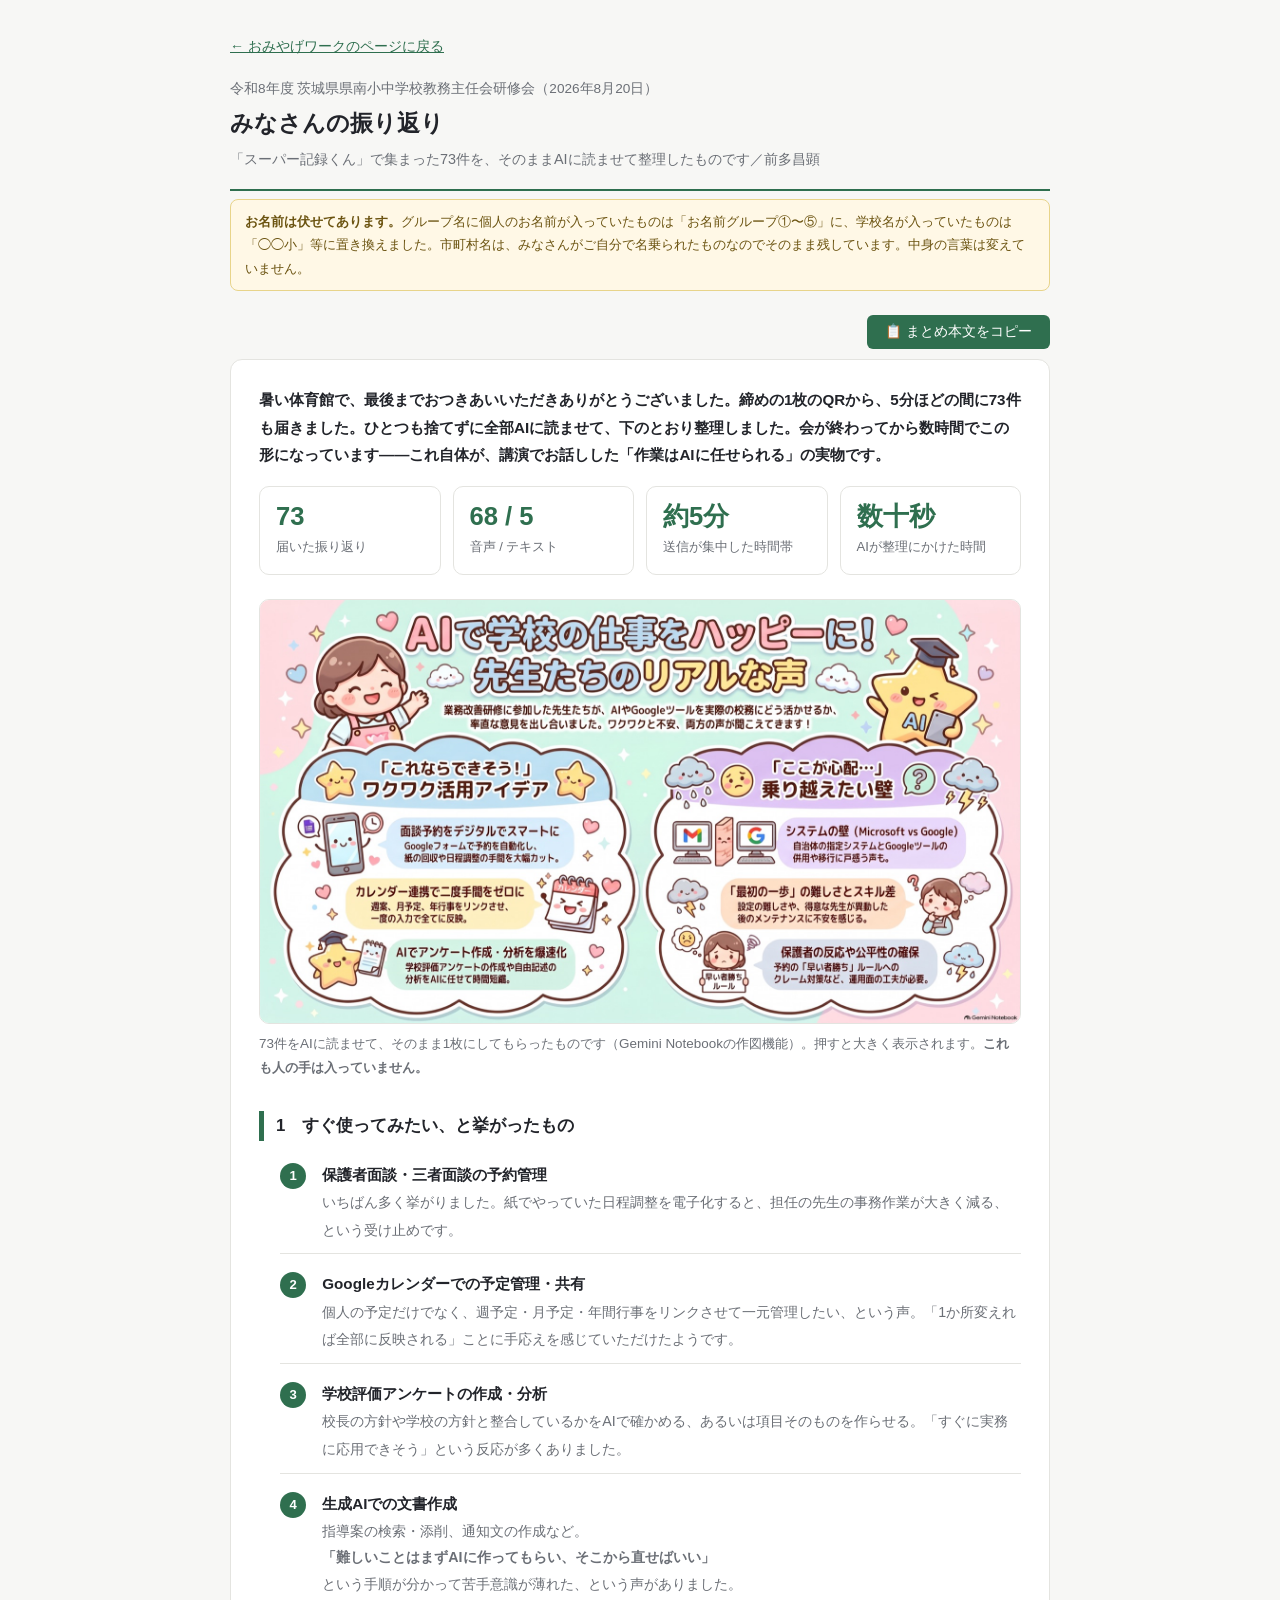
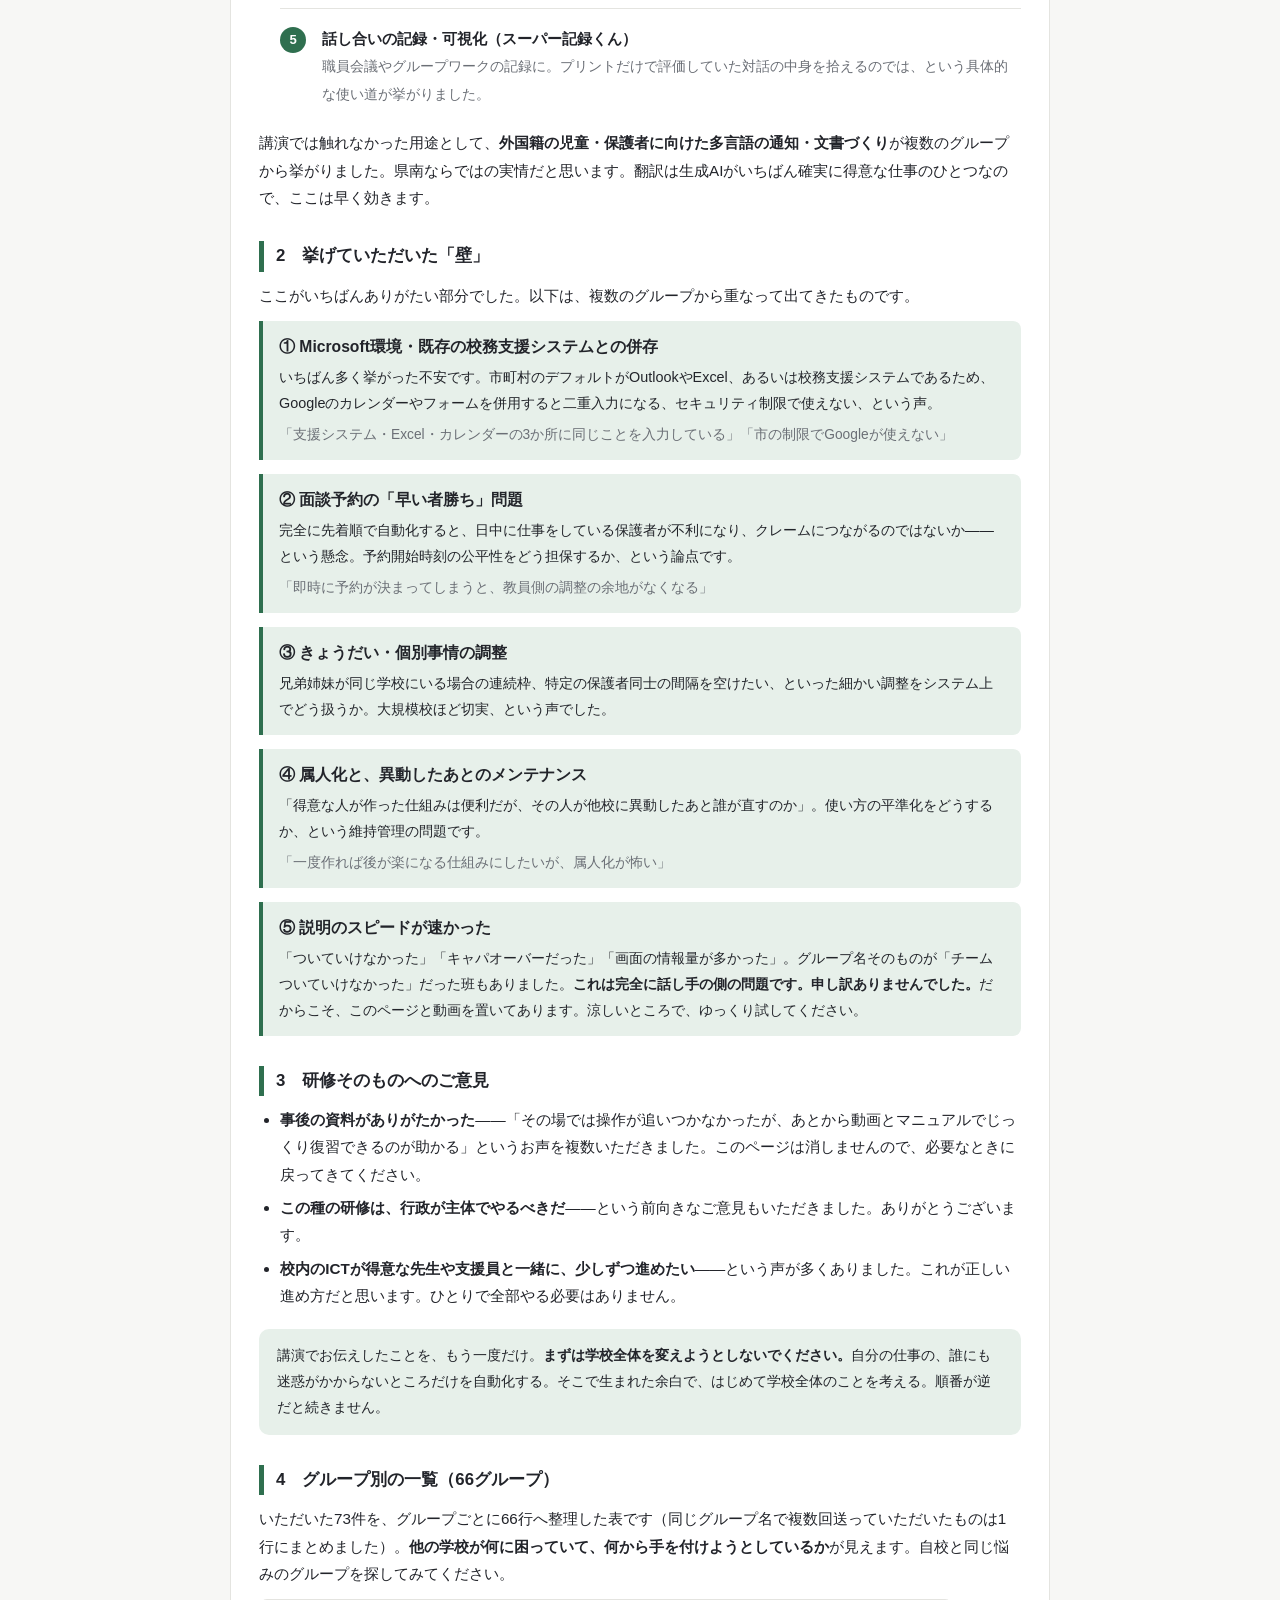
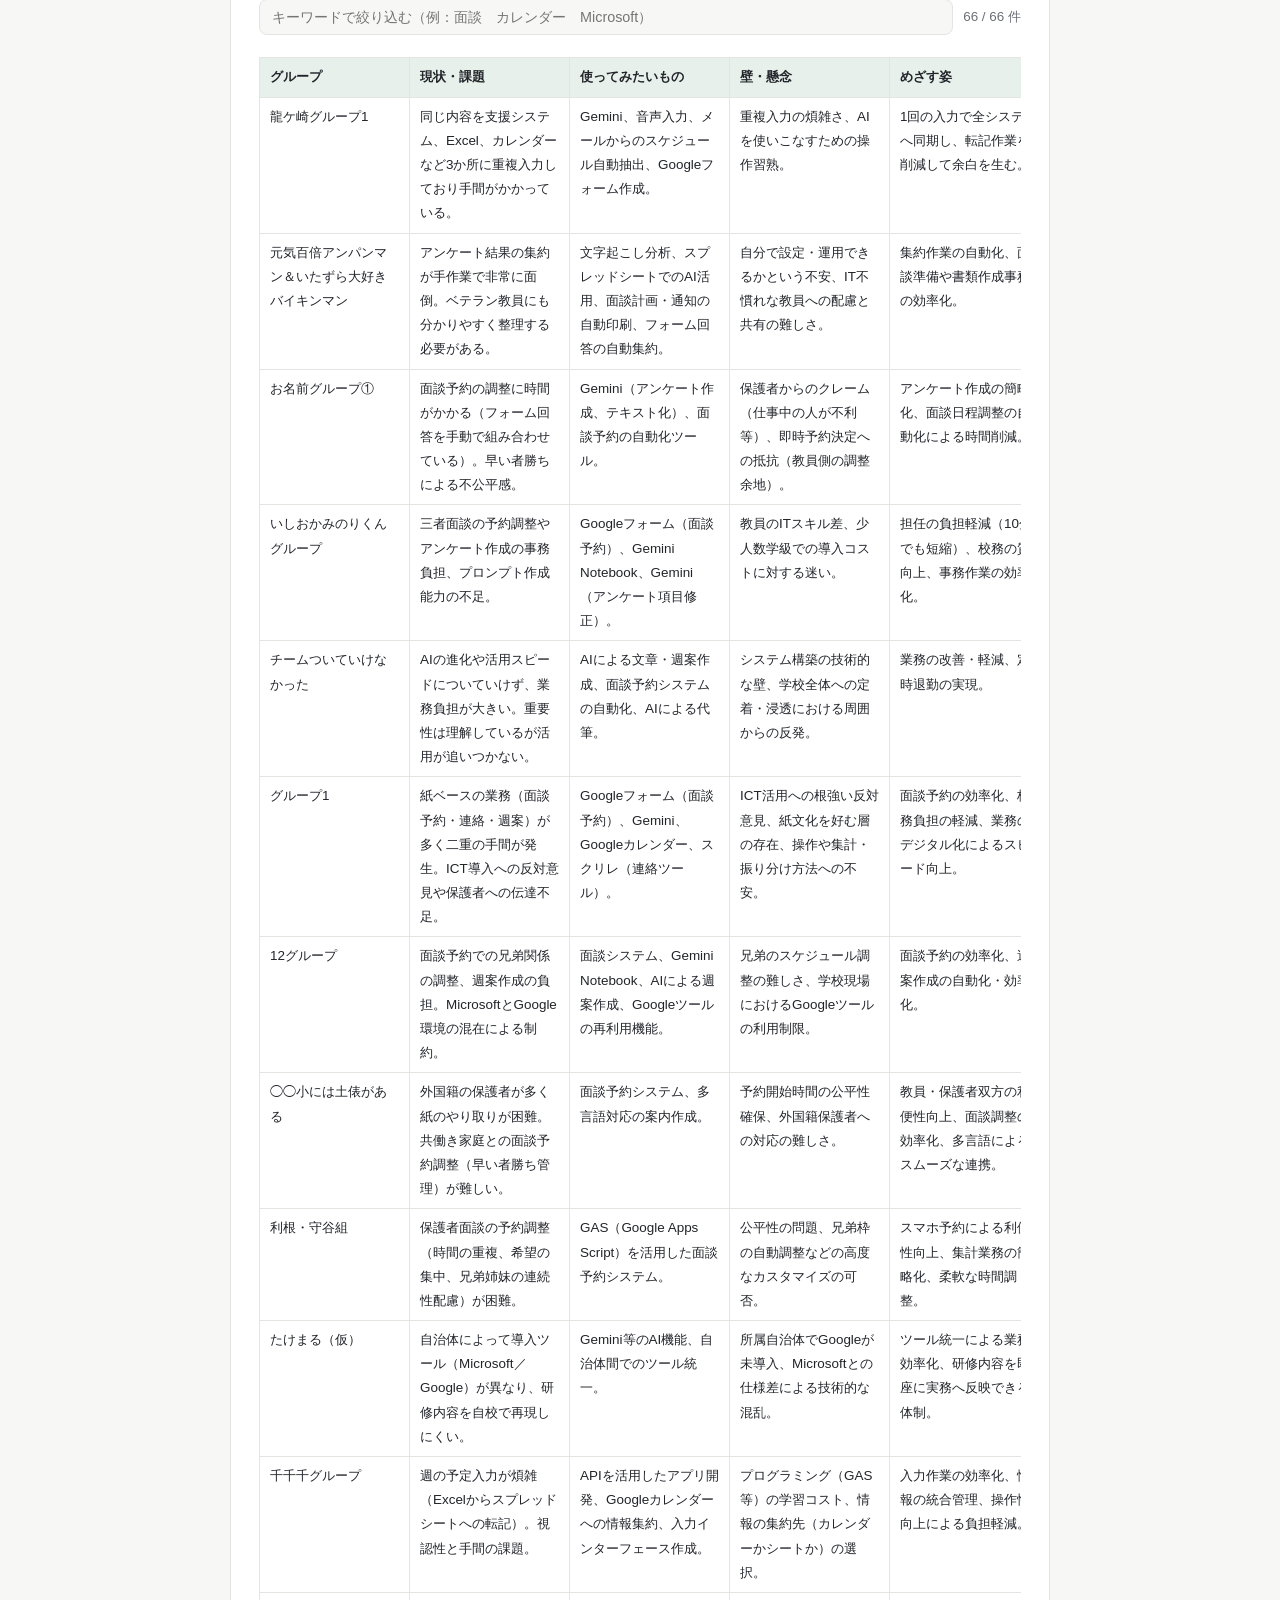
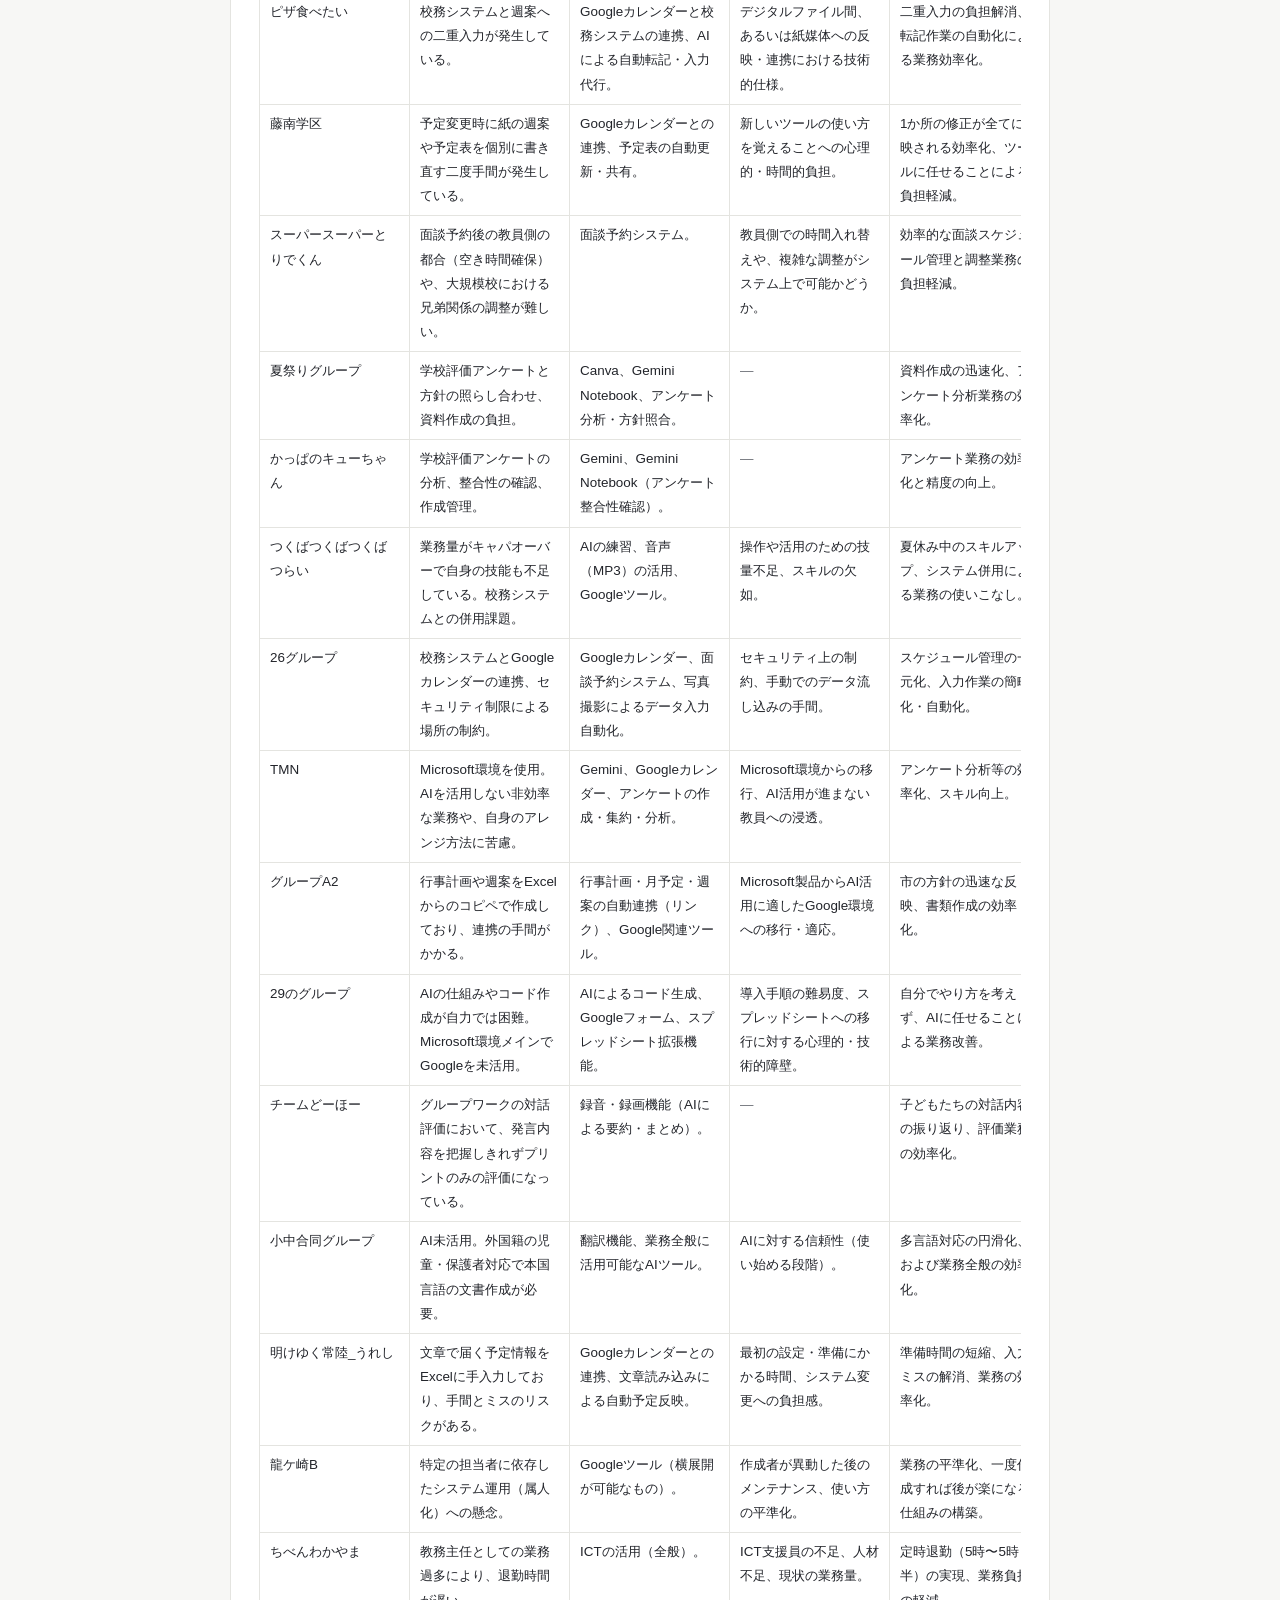
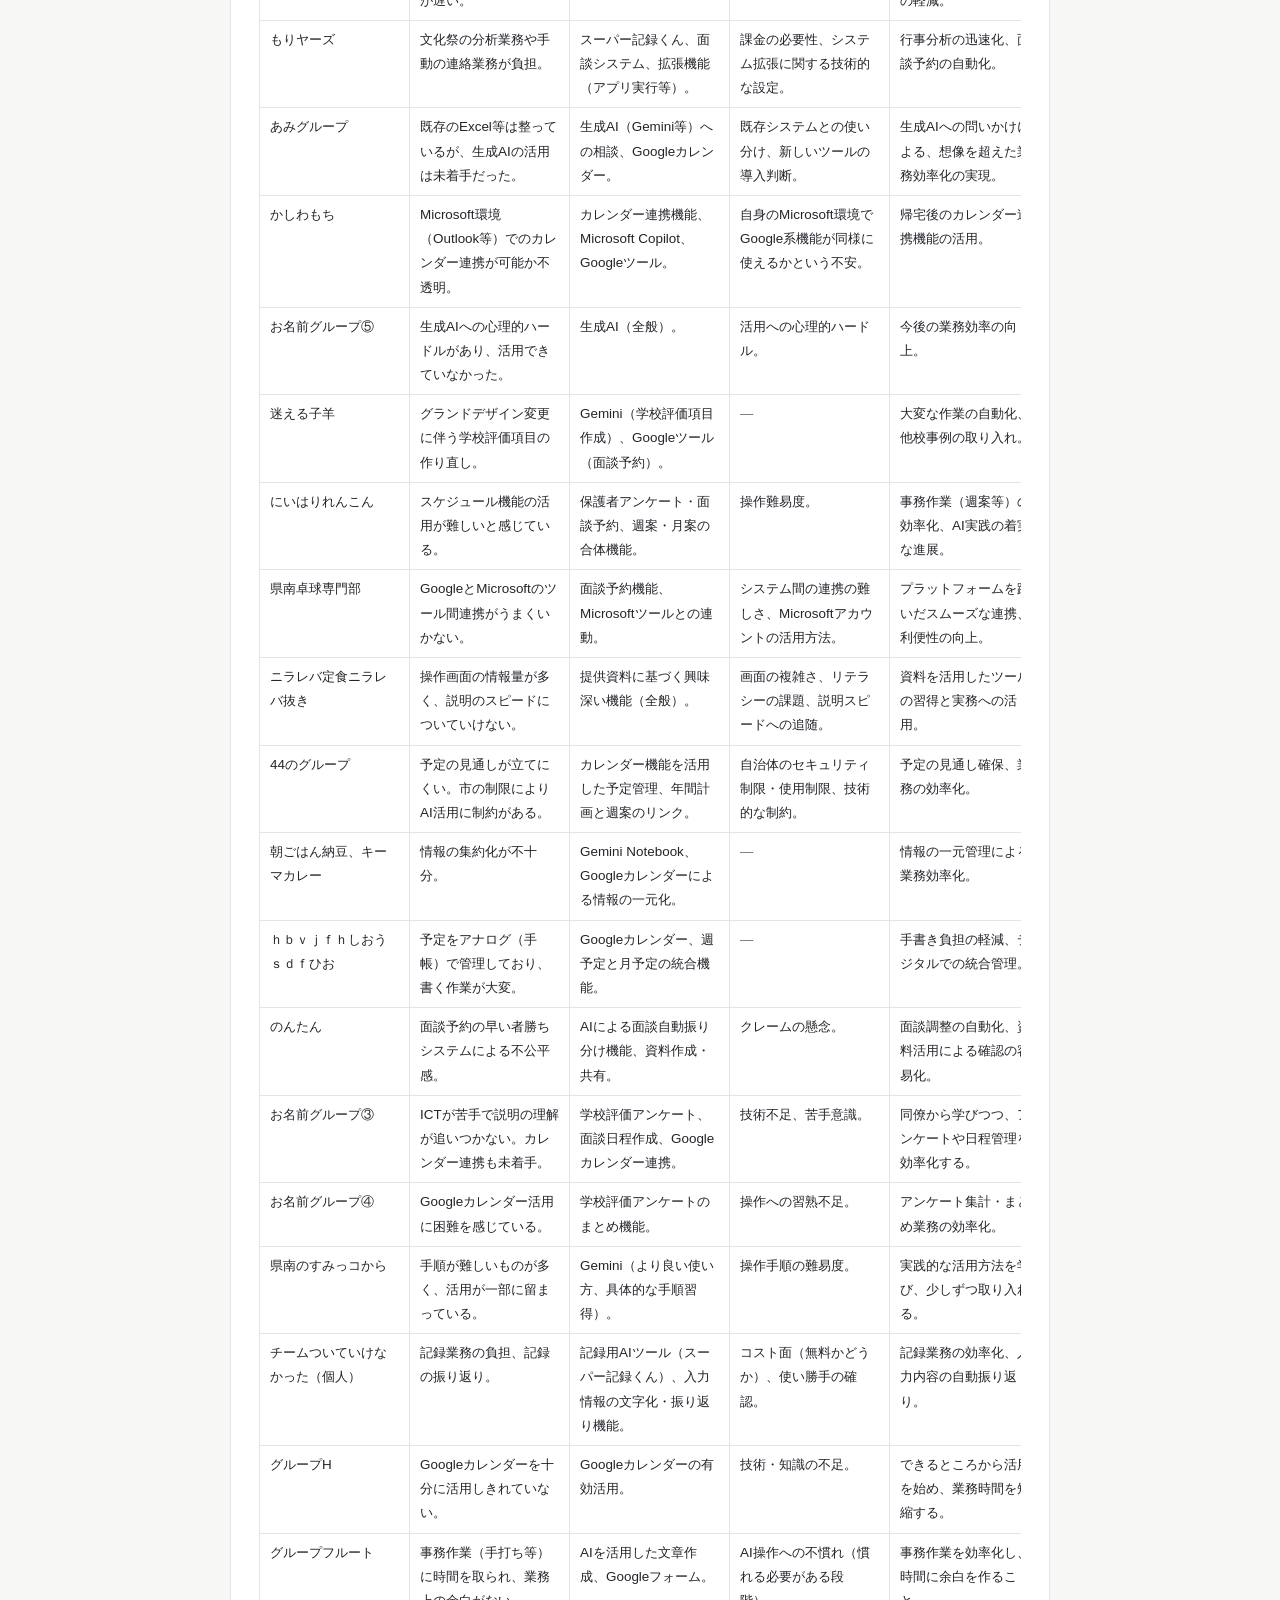
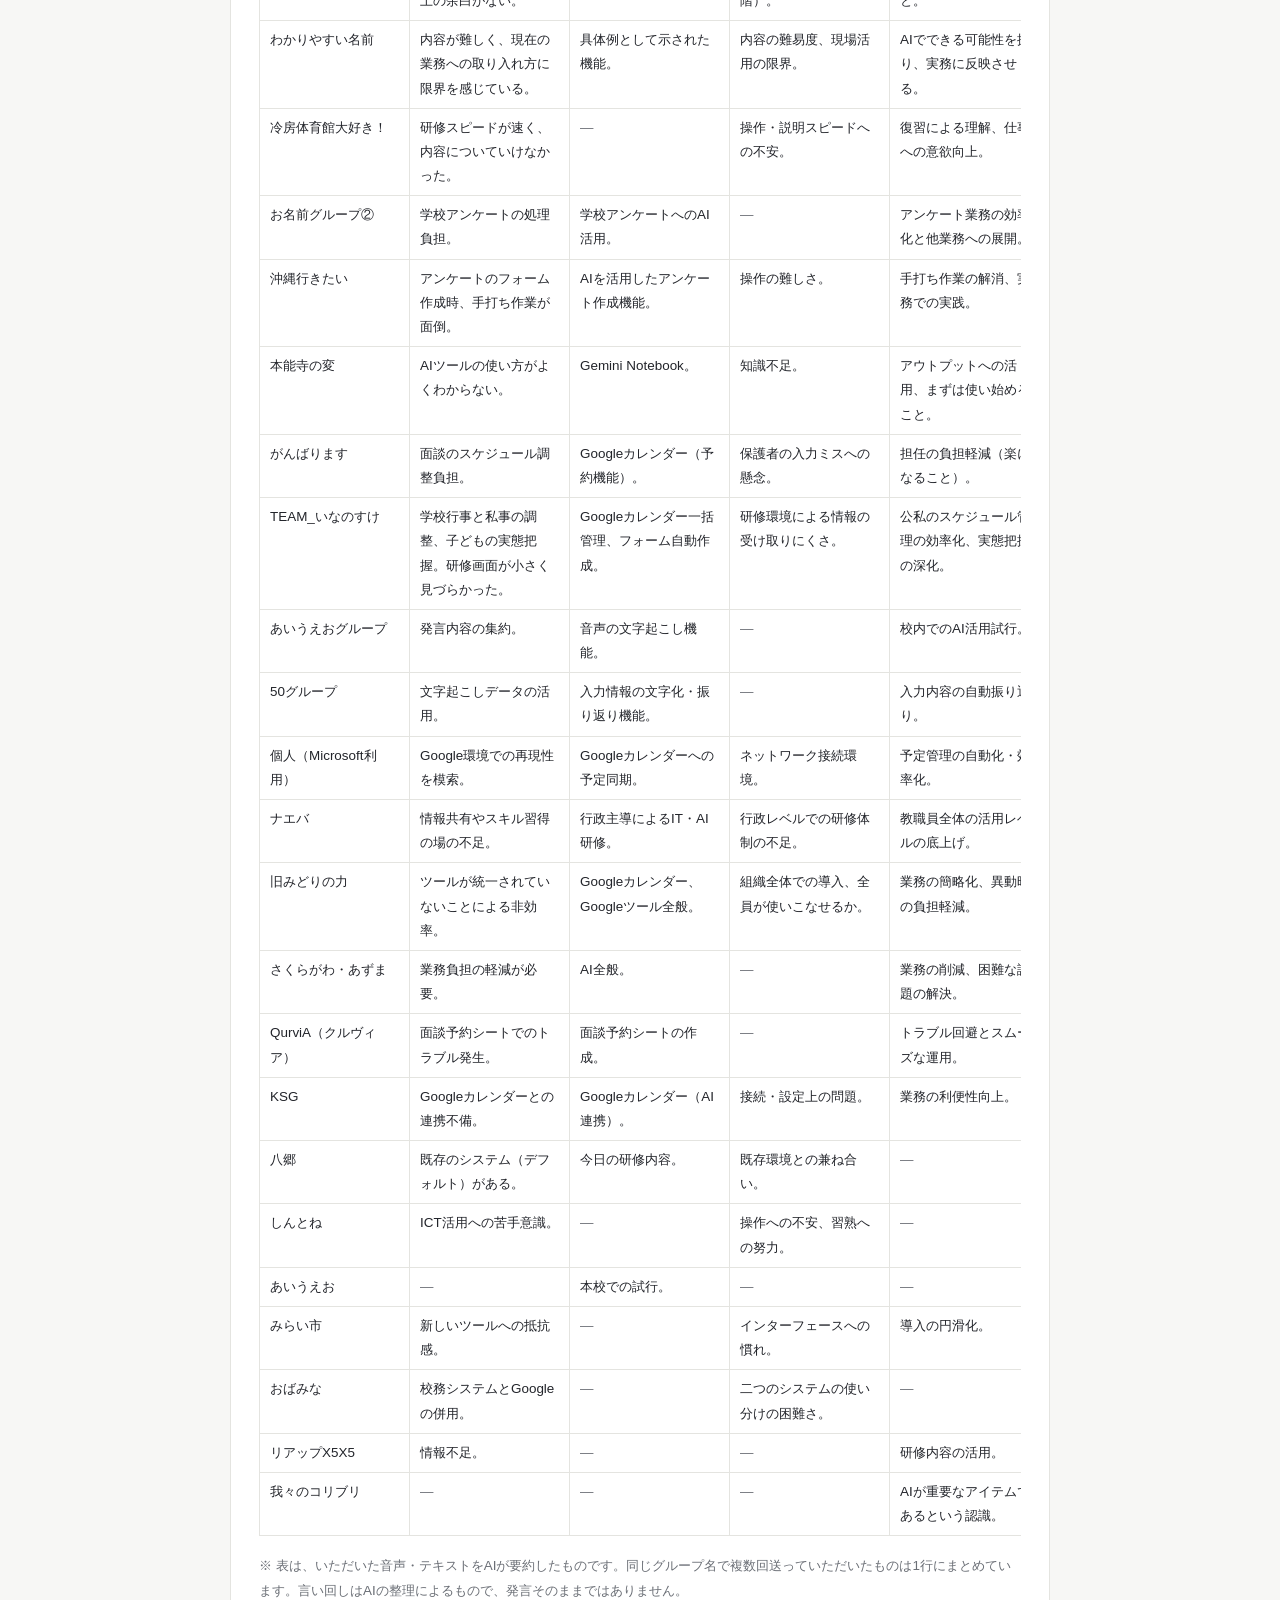
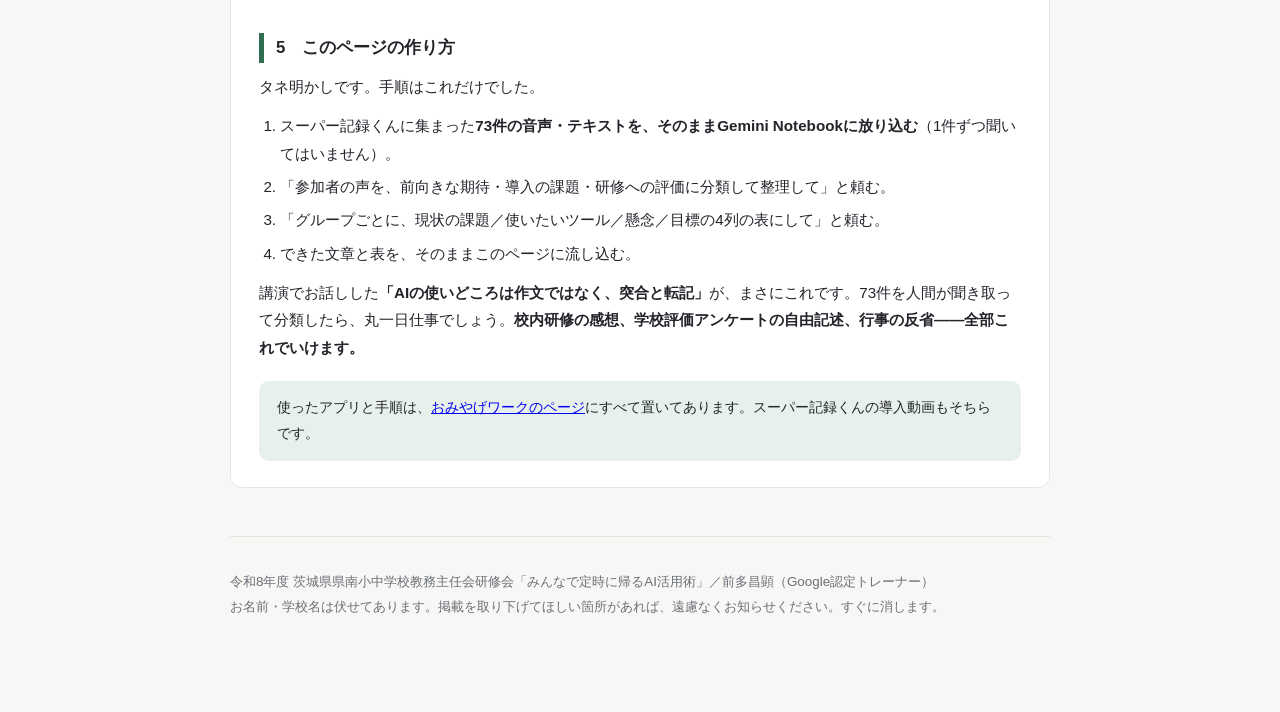
==== furikaeri/index.html @ 5268a6f5 "参加者の振り返り73件のまとめページを追加（匿名化済み・インフォグラフィック同梱） - furikaeri/ を新設。Geminiで整理した本文と、66グループの一覧表（絞り込み検索つき） - 個人名" ====
<!DOCTYPE html>
<html lang="ja">
<head>
<meta charset="UTF-8">
<meta name="viewport" content="width=device-width, initial-scale=1.0">
<title>みなさんの振り返り｜みんなで定時に帰るAI活用術（2026年8月20日）</title>
<link rel="stylesheet" href="../shiryo/shiryo.css">
<style>
  .stats { display: grid; grid-template-columns: repeat(auto-fit, minmax(150px, 1fr)); gap: 12px; margin: 0 0 24px; }
  .stat { background: var(--panel); border: 1px solid var(--line); border-radius: 10px; padding: 14px 16px; }
  .stat .n { font-size: 1.6rem; font-weight: 700; color: var(--accent); line-height: 1.2; display: block; }
  .stat .l { font-size: .82rem; color: var(--muted); }
  .rank { list-style: none; padding: 0; margin: 0 0 12px; counter-reset: r; }
  .rank li { counter-increment: r; position: relative; padding: 10px 0 10px 42px; border-bottom: 1px solid var(--line); }
  .rank li:last-child { border-bottom: 0; }
  .rank li::before {
    content: counter(r); position: absolute; left: 0; top: 12px;
    width: 26px; height: 26px; border-radius: 50%;
    background: var(--accent); color: #fff;
    font-size: .82rem; font-weight: 700; text-align: center; line-height: 26px;
  }
  .rank strong { display: block; }
  .rank span { font-size: .89rem; color: var(--muted); }
  .wall { border-left: 4px solid var(--accent); background: var(--accent-soft); border-radius: 0 8px 8px 0; padding: 12px 16px; margin: 0 0 14px; }
  .wall h3 { margin: 0 0 4px; font-size: .98rem; color: inherit; }
  .wall p { margin: 0; font-size: .9rem; }
  .wall .voice { display: block; margin-top: 6px; font-size: .86rem; color: var(--muted); }
  .filterbar { display: flex; gap: 10px; align-items: center; flex-wrap: wrap; margin: 0 0 12px; }
  .filterbar input {
    flex: 1 1 220px; min-width: 0;
    padding: 9px 12px; font-size: .9rem;
    border: 1px solid var(--line); border-radius: 8px;
    background: var(--bg); color: var(--ink);
    font-family: inherit;
  }
  .filterbar .count { font-size: .84rem; color: var(--muted); white-space: nowrap; }
  #gtable { font-size: .84rem; }
  #gtable th:first-child, #gtable td:first-child { min-width: 150px; }
  #gtable td { min-width: 160px; }
  .empty { color: var(--muted); }
  .anon { font-size: .82rem; }
  .infographic { margin: 0 0 28px; }
  .infographic img {
    width: 100%; height: auto; display: block;
    border: 1px solid var(--line); border-radius: 10px;
  }
  .infographic figcaption { font-size: .84rem; color: var(--muted); margin-top: 8px; }
  @media (max-width: 600px) { #gtable { font-size: .8rem; } }
</style>
</head>
<body>
<div class="wrap">

<a class="back" href="../">← おみやげワークのページに戻る</a>

<header class="doc">
  <p class="kind">令和8年度 茨城県県南小中学校教務主任会研修会（2026年8月20日）</p>
  <h1>みなさんの振り返り</h1>
  <p class="sub">「スーパー記録くん」で集まった73件を、そのままAIに読ませて整理したものです／前多昌顕</p>
</header>

<p class="fake anon">
  <strong>お名前は伏せてあります。</strong>グループ名に個人のお名前が入っていたものは「お名前グループ①〜⑤」に、学校名が入っていたものは「◯◯小」等に置き換えました。市町村名は、みなさんがご自分で名乗られたものなのでそのまま残しています。中身の言葉は変えていません。
</p>

<div class="toolbar">
  <button class="copy-btn">📋 まとめ本文をコピー</button>
</div>

<div class="docbody" id="body">

<p class="lead-doc">暑い体育館で、最後までおつきあいいただきありがとうございました。締めの1枚のQRから、5分ほどの間に73件も届きました。<strong>ひとつも捨てずに全部AIに読ませて</strong>、下のとおり整理しました。会が終わってから数時間でこの形になっています——これ自体が、講演でお話しした「作業はAIに任せられる」の実物です。</p>

<div class="stats">
  <div class="stat"><span class="n">73</span><span class="l">届いた振り返り</span></div>
  <div class="stat"><span class="n">68 / 5</span><span class="l">音声 / テキスト</span></div>
  <div class="stat"><span class="n">約5分</span><span class="l">送信が集中した時間帯</span></div>
  <div class="stat"><span class="n">数十秒</span><span class="l">AIが整理にかけた時間</span></div>
</div>

<figure class="infographic">
  <a href="../koe/summary.jpg" target="_blank" rel="noopener">
    <img src="../koe/summary.jpg" alt="振り返りのまとめ（インフォグラフィック）：ワクワク活用アイデアと、乗り越えたい壁" loading="lazy">
  </a>
  <figcaption>73件をAIに読ませて、そのまま1枚にしてもらったものです（Gemini Notebookの作図機能）。押すと大きく表示されます。<strong>これも人の手は入っていません。</strong></figcaption>
</figure>

<h2>1　すぐ使ってみたい、と挙がったもの</h2>

<ol class="rank">
  <li><strong>保護者面談・三者面談の予約管理</strong><span>いちばん多く挙がりました。紙でやっていた日程調整を電子化すると、担任の先生の事務作業が大きく減る、という受け止めです。</span></li>
  <li><strong>Googleカレンダーでの予定管理・共有</strong><span>個人の予定だけでなく、週予定・月予定・年間行事をリンクさせて一元管理したい、という声。「1か所変えれば全部に反映される」ことに手応えを感じていただけたようです。</span></li>
  <li><strong>学校評価アンケートの作成・分析</strong><span>校長の方針や学校の方針と整合しているかをAIで確かめる、あるいは項目そのものを作らせる。「すぐに実務に応用できそう」という反応が多くありました。</span></li>
  <li><strong>生成AIでの文書作成</strong><span>指導案の検索・添削、通知文の作成など。<strong>「難しいことはまずAIに作ってもらい、そこから直せばいい」</strong>という手順が分かって苦手意識が薄れた、という声がありました。</span></li>
  <li><strong>話し合いの記録・可視化（スーパー記録くん）</strong><span>職員会議やグループワークの記録に。プリントだけで評価していた対話の中身を拾えるのでは、という具体的な使い道が挙がりました。</span></li>
</ol>

<p>講演では触れなかった用途として、<strong>外国籍の児童・保護者に向けた多言語の通知・文書づくり</strong>が複数のグループから挙がりました。県南ならではの実情だと思います。翻訳は生成AIがいちばん確実に得意な仕事のひとつなので、ここは早く効きます。</p>

<h2>2　挙げていただいた「壁」</h2>

<p>ここがいちばんありがたい部分でした。以下は、複数のグループから重なって出てきたものです。</p>

<div class="wall">
  <h3>① Microsoft環境・既存の校務支援システムとの併存</h3>
  <p>いちばん多く挙がった不安です。市町村のデフォルトがOutlookやExcel、あるいは校務支援システムであるため、Googleのカレンダーやフォームを併用すると二重入力になる、セキュリティ制限で使えない、という声。</p>
  <span class="voice">「支援システム・Excel・カレンダーの3か所に同じことを入力している」「市の制限でGoogleが使えない」</span>
</div>

<div class="wall">
  <h3>② 面談予約の「早い者勝ち」問題</h3>
  <p>完全に先着順で自動化すると、日中に仕事をしている保護者が不利になり、クレームにつながるのではないか——という懸念。予約開始時刻の公平性をどう担保するか、という論点です。</p>
  <span class="voice">「即時に予約が決まってしまうと、教員側の調整の余地がなくなる」</span>
</div>

<div class="wall">
  <h3>③ きょうだい・個別事情の調整</h3>
  <p>兄弟姉妹が同じ学校にいる場合の連続枠、特定の保護者同士の間隔を空けたい、といった細かい調整をシステム上でどう扱うか。大規模校ほど切実、という声でした。</p>
</div>

<div class="wall">
  <h3>④ 属人化と、異動したあとのメンテナンス</h3>
  <p>「得意な人が作った仕組みは便利だが、その人が他校に異動したあと誰が直すのか」。使い方の平準化をどうするか、という維持管理の問題です。</p>
  <span class="voice">「一度作れば後が楽になる仕組みにしたいが、属人化が怖い」</span>
</div>

<div class="wall">
  <h3>⑤ 説明のスピードが速かった</h3>
  <p>「ついていけなかった」「キャパオーバーだった」「画面の情報量が多かった」。グループ名そのものが「チームついていけなかった」だった班もありました。<strong>これは完全に話し手の側の問題です。申し訳ありませんでした。</strong>だからこそ、このページと動画を置いてあります。涼しいところで、ゆっくり試してください。</p>
</div>

<h2>3　研修そのものへのご意見</h2>

<ul>
  <li><strong>事後の資料がありがたかった</strong>——「その場では操作が追いつかなかったが、あとから動画とマニュアルでじっくり復習できるのが助かる」というお声を複数いただきました。このページは消しませんので、必要なときに戻ってきてください。</li>
  <li><strong>この種の研修は、行政が主体でやるべきだ</strong>——という前向きなご意見もいただきました。ありがとうございます。</li>
  <li><strong>校内のICTが得意な先生や支援員と一緒に、少しずつ進めたい</strong>——という声が多くありました。これが正しい進め方だと思います。ひとりで全部やる必要はありません。</li>
</ul>

<div class="note-after">
  <p>講演でお伝えしたことを、もう一度だけ。<strong>まずは学校全体を変えようとしないでください。</strong>自分の仕事の、誰にも迷惑がかからないところだけを自動化する。そこで生まれた余白で、はじめて学校全体のことを考える。順番が逆だと続きません。</p>
</div>

<h2>4　グループ別の一覧（66グループ）</h2>

<p>いただいた73件を、グループごとに66行へ整理した表です（同じグループ名で複数回送っていただいたものは1行にまとめました）。<strong>他の学校が何に困っていて、何から手を付けようとしているか</strong>が見えます。自校と同じ悩みのグループを探してみてください。</p>

<div class="filterbar">
  <input type="search" id="q" placeholder="キーワードで絞り込む（例：面談　カレンダー　Microsoft）" aria-label="キーワードで絞り込む">
  <span class="count" id="count"></span>
</div>

<div class="tablescroll">
<table id="gtable">
<thead>
<tr><th>グループ</th><th>現状・課題</th><th>使ってみたいもの</th><th>壁・懸念</th><th>めざす姿</th></tr>
</thead>
<tbody>
<tr><td>龍ケ崎グループ1</td><td>同じ内容を支援システム、Excel、カレンダーなど3か所に重複入力しており手間がかかっている。</td><td>Gemini、音声入力、メールからのスケジュール自動抽出、Googleフォーム作成。</td><td>重複入力の煩雑さ、AIを使いこなすための操作習熟。</td><td>1回の入力で全システムへ同期し、転記作業を削減して余白を生む。</td></tr>
<tr><td>元気百倍アンパンマン＆いたずら大好きバイキンマン</td><td>アンケート結果の集約が手作業で非常に面倒。ベテラン教員にも分かりやすく整理する必要がある。</td><td>文字起こし分析、スプレッドシートでのAI活用、面談計画・通知の自動印刷、フォーム回答の自動集約。</td><td>自分で設定・運用できるかという不安、IT不慣れな教員への配慮と共有の難しさ。</td><td>集約作業の自動化、面談準備や書類作成事務の効率化。</td></tr>
<tr><td>お名前グループ①</td><td>面談予約の調整に時間がかかる（フォーム回答を手動で組み合わせている）。早い者勝ちによる不公平感。</td><td>Gemini（アンケート作成、テキスト化）、面談予約の自動化ツール。</td><td>保護者からのクレーム（仕事中の人が不利等）、即時予約決定への抵抗（教員側の調整余地）。</td><td>アンケート作成の簡略化、面談日程調整の自動化による時間削減。</td></tr>
<tr><td>いしおかみのりくんグループ</td><td>三者面談の予約調整やアンケート作成の事務負担、プロンプト作成能力の不足。</td><td>Googleフォーム（面談予約）、Gemini Notebook、Gemini（アンケート項目修正）。</td><td>教員のITスキル差、少人数学級での導入コストに対する迷い。</td><td>担任の負担軽減（10分でも短縮）、校務の質向上、事務作業の効率化。</td></tr>
<tr><td>チームついていけなかった</td><td>AIの進化や活用スピードについていけず、業務負担が大きい。重要性は理解しているが活用が追いつかない。</td><td>AIによる文章・週案作成、面談予約システムの自動化、AIによる代筆。</td><td>システム構築の技術的な壁、学校全体への定着・浸透における周囲からの反発。</td><td>業務の改善・軽減、定時退勤の実現。</td></tr>
<tr><td>グループ1</td><td>紙ベースの業務（面談予約・連絡・週案）が多く二重の手間が発生。ICT導入への反対意見や保護者への伝達不足。</td><td>Googleフォーム（面談予約）、Gemini、Googleカレンダー、スクリレ（連絡ツール）。</td><td>ICT活用への根強い反対意見、紙文化を好む層の存在、操作や集計・振り分け方法への不安。</td><td>面談予約の効率化、校務負担の軽減、業務のデジタル化によるスピード向上。</td></tr>
<tr><td>12グループ</td><td>面談予約での兄弟関係の調整、週案作成の負担。MicrosoftとGoogle環境の混在による制約。</td><td>面談システム、Gemini Notebook、AIによる週案作成、Googleツールの再利用機能。</td><td>兄弟のスケジュール調整の難しさ、学校現場におけるGoogleツールの利用制限。</td><td>面談予約の効率化、週案作成の自動化・効率化。</td></tr>
<tr><td>◯◯小には土俵がある</td><td>外国籍の保護者が多く紙のやり取りが困難。共働き家庭との面談予約調整（早い者勝ち管理）が難しい。</td><td>面談予約システム、多言語対応の案内作成。</td><td>予約開始時間の公平性確保、外国籍保護者への対応の難しさ。</td><td>教員・保護者双方の利便性向上、面談調整の効率化、多言語によるスムーズな連携。</td></tr>
<tr><td>利根・守谷組</td><td>保護者面談の予約調整（時間の重複、希望の集中、兄弟姉妹の連続性配慮）が困難。</td><td>GAS（Google Apps Script）を活用した面談予約システム。</td><td>公平性の問題、兄弟枠の自動調整などの高度なカスタマイズの可否。</td><td>スマホ予約による利便性向上、集計業務の簡略化、柔軟な時間調整。</td></tr>
<tr><td>たけまる（仮）</td><td>自治体によって導入ツール（Microsoft／Google）が異なり、研修内容を自校で再現しにくい。</td><td>Gemini等のAI機能、自治体間でのツール統一。</td><td>所属自治体でGoogleが未導入、Microsoftとの仕様差による技術的な混乱。</td><td>ツール統一による業務効率化、研修内容を即座に実務へ反映できる体制。</td></tr>
<tr><td>千千千グループ</td><td>週の予定入力が煩雑（Excelからスプレッドシートへの転記）。視認性と手間の課題。</td><td>APIを活用したアプリ開発、Googleカレンダーへの情報集約、入力インターフェース作成。</td><td>プログラミング（GAS等）の学習コスト、情報の集約先（カレンダーかシートか）の選択。</td><td>入力作業の効率化、情報の統合管理、操作性向上による負担軽減。</td></tr>
<tr><td>ピザ食べたい</td><td>校務システムと週案への二重入力が発生している。</td><td>Googleカレンダーと校務システムの連携、AIによる自動転記・入力代行。</td><td>デジタルファイル間、あるいは紙媒体への反映・連携における技術的仕様。</td><td>二重入力の負担解消、転記作業の自動化による業務効率化。</td></tr>
<tr><td>藤南学区</td><td>予定変更時に紙の週案や予定表を個別に書き直す二度手間が発生している。</td><td>Googleカレンダーとの連携、予定表の自動更新・共有。</td><td>新しいツールの使い方を覚えることへの心理的・時間的負担。</td><td>1か所の修正が全てに反映される効率化、ツールに任せることによる負担軽減。</td></tr>
<tr><td>スーパースーパーとりでくん</td><td>面談予約後の教員側の都合（空き時間確保）や、大規模校における兄弟関係の調整が難しい。</td><td>面談予約システム。</td><td>教員側での時間入れ替えや、複雑な調整がシステム上で可能かどうか。</td><td>効率的な面談スケジュール管理と調整業務の負担軽減。</td></tr>
<tr><td>夏祭りグループ</td><td>学校評価アンケートと方針の照らし合わせ、資料作成の負担。</td><td>Canva、Gemini Notebook、アンケート分析・方針照合。</td><td class="empty">—</td><td>資料作成の迅速化、アンケート分析業務の効率化。</td></tr>
<tr><td>かっぱのキューちゃん</td><td>学校評価アンケートの分析、整合性の確認、作成管理。</td><td>Gemini、Gemini Notebook（アンケート整合性確認）。</td><td class="empty">—</td><td>アンケート業務の効率化と精度の向上。</td></tr>
<tr><td>つくばつくばつくばつらい</td><td>業務量がキャパオーバーで自身の技能も不足している。校務システムとの併用課題。</td><td>AIの練習、音声（MP3）の活用、Googleツール。</td><td>操作や活用のための技量不足、スキルの欠如。</td><td>夏休み中のスキルアップ、システム併用による業務の使いこなし。</td></tr>
<tr><td>26グループ</td><td>校務システムとGoogleカレンダーの連携、セキュリティ制限による場所の制約。</td><td>Googleカレンダー、面談予約システム、写真撮影によるデータ入力自動化。</td><td>セキュリティ上の制約、手動でのデータ流し込みの手間。</td><td>スケジュール管理の一元化、入力作業の簡略化・自動化。</td></tr>
<tr><td>TMN</td><td>Microsoft環境を使用。AIを活用しない非効率な業務や、自身のアレンジ方法に苦慮。</td><td>Gemini、Googleカレンダー、アンケートの作成・集約・分析。</td><td>Microsoft環境からの移行、AI活用が進まない教員への浸透。</td><td>アンケート分析等の効率化、スキル向上。</td></tr>
<tr><td>グループA2</td><td>行事計画や週案をExcelからのコピペで作成しており、連携の手間がかかる。</td><td>行事計画・月予定・週案の自動連携（リンク）、Google関連ツール。</td><td>Microsoft製品からAI活用に適したGoogle環境への移行・適応。</td><td>市の方針の迅速な反映、書類作成の効率化。</td></tr>
<tr><td>29のグループ</td><td>AIの仕組みやコード作成が自力では困難。Microsoft環境メインでGoogleを未活用。</td><td>AIによるコード生成、Googleフォーム、スプレッドシート拡張機能。</td><td>導入手順の難易度、スプレッドシートへの移行に対する心理的・技術的障壁。</td><td>自分でやり方を考えず、AIに任せることによる業務改善。</td></tr>
<tr><td>チームどーほー</td><td>グループワークの対話評価において、発言内容を把握しきれずプリントのみの評価になっている。</td><td>録音・録画機能（AIによる要約・まとめ）。</td><td class="empty">—</td><td>子どもたちの対話内容の振り返り、評価業務の効率化。</td></tr>
<tr><td>小中合同グループ</td><td>AI未活用。外国籍の児童・保護者対応で本国言語の文書作成が必要。</td><td>翻訳機能、業務全般に活用可能なAIツール。</td><td>AIに対する信頼性（使い始める段階）。</td><td>多言語対応の円滑化、および業務全般の効率化。</td></tr>
<tr><td>明けゆく常陸_うれし</td><td>文章で届く予定情報をExcelに手入力しており、手間とミスのリスクがある。</td><td>Googleカレンダーとの連携、文章読み込みによる自動予定反映。</td><td>最初の設定・準備にかかる時間、システム変更への負担感。</td><td>準備時間の短縮、入力ミスの解消、業務の効率化。</td></tr>
<tr><td>龍ケ崎B</td><td>特定の担当者に依存したシステム運用（属人化）への懸念。</td><td>Googleツール（横展開が可能なもの）。</td><td>作成者が異動した後のメンテナンス、使い方の平準化。</td><td>業務の平準化、一度作成すれば後が楽になる仕組みの構築。</td></tr>
<tr><td>ちべんわかやま</td><td>教務主任としての業務過多により、退勤時間が遅い。</td><td>ICTの活用（全般）。</td><td>ICT支援員の不足、人材不足、現状の業務量。</td><td>定時退勤（5時〜5時半）の実現、業務負担の軽減。</td></tr>
<tr><td>もりヤーズ</td><td>文化祭の分析業務や手動の連絡業務が負担。</td><td>スーパー記録くん、面談システム、拡張機能（アプリ実行等）。</td><td>課金の必要性、システム拡張に関する技術的な設定。</td><td>行事分析の迅速化、面談予約の自動化。</td></tr>
<tr><td>あみグループ</td><td>既存のExcel等は整っているが、生成AIの活用は未着手だった。</td><td>生成AI（Gemini等）への相談、Googleカレンダー。</td><td>既存システムとの使い分け、新しいツールの導入判断。</td><td>生成AIへの問いかけによる、想像を超えた業務効率化の実現。</td></tr>
<tr><td>かしわもち</td><td>Microsoft環境（Outlook等）でのカレンダー連携が可能か不透明。</td><td>カレンダー連携機能、Microsoft Copilot、Googleツール。</td><td>自身のMicrosoft環境でGoogle系機能が同様に使えるかという不安。</td><td>帰宅後のカレンダー連携機能の活用。</td></tr>
<tr><td>お名前グループ⑤</td><td>生成AIへの心理的ハードルがあり、活用できていなかった。</td><td>生成AI（全般）。</td><td>活用への心理的ハードル。</td><td>今後の業務効率の向上。</td></tr>
<tr><td>迷える子羊</td><td>グランドデザイン変更に伴う学校評価項目の作り直し。</td><td>Gemini（学校評価項目作成）、Googleツール（面談予約）。</td><td class="empty">—</td><td>大変な作業の自動化、他校事例の取り入れ。</td></tr>
<tr><td>にいはりれんこん</td><td>スケジュール機能の活用が難しいと感じている。</td><td>保護者アンケート・面談予約、週案・月案の合体機能。</td><td>操作難易度。</td><td>事務作業（週案等）の効率化、AI実践の着実な進展。</td></tr>
<tr><td>県南卓球専門部</td><td>GoogleとMicrosoftのツール間連携がうまくいかない。</td><td>面談予約機能、Microsoftツールとの連動。</td><td>システム間の連携の難しさ、Microsoftアカウントの活用方法。</td><td>プラットフォームを跨いだスムーズな連携、利便性の向上。</td></tr>
<tr><td>ニラレバ定食ニラレバ抜き</td><td>操作画面の情報量が多く、説明のスピードについていけない。</td><td>提供資料に基づく興味深い機能（全般）。</td><td>画面の複雑さ、リテラシーの課題、説明スピードへの追随。</td><td>資料を活用したツールの習得と実務への活用。</td></tr>
<tr><td>44のグループ</td><td>予定の見通しが立てにくい。市の制限によりAI活用に制約がある。</td><td>カレンダー機能を活用した予定管理、年間計画と週案のリンク。</td><td>自治体のセキュリティ制限・使用制限、技術的な制約。</td><td>予定の見通し確保、業務の効率化。</td></tr>
<tr><td>朝ごはん納豆、キーマカレー</td><td>情報の集約化が不十分。</td><td>Gemini Notebook、Googleカレンダーによる情報の一元化。</td><td class="empty">—</td><td>情報の一元管理による業務効率化。</td></tr>
<tr><td>ｈｂｖｊｆｈしおうｓｄｆひお</td><td>予定をアナログ（手帳）で管理しており、書く作業が大変。</td><td>Googleカレンダー、週予定と月予定の統合機能。</td><td class="empty">—</td><td>手書き負担の軽減、デジタルでの統合管理。</td></tr>
<tr><td>のんたん</td><td>面談予約の早い者勝ちシステムによる不公平感。</td><td>AIによる面談自動振り分け機能、資料作成・共有。</td><td>クレームの懸念。</td><td>面談調整の自動化、資料活用による確認の容易化。</td></tr>
<tr><td>お名前グループ③</td><td>ICTが苦手で説明の理解が追いつかない。カレンダー連携も未着手。</td><td>学校評価アンケート、面談日程作成、Googleカレンダー連携。</td><td>技術不足、苦手意識。</td><td>同僚から学びつつ、アンケートや日程管理を効率化する。</td></tr>
<tr><td>お名前グループ④</td><td>Googleカレンダー活用に困難を感じている。</td><td>学校評価アンケートのまとめ機能。</td><td>操作への習熟不足。</td><td>アンケート集計・まとめ業務の効率化。</td></tr>
<tr><td>県南のすみっコから</td><td>手順が難しいものが多く、活用が一部に留まっている。</td><td>Gemini（より良い使い方、具体的な手順習得）。</td><td>操作手順の難易度。</td><td>実践的な活用方法を学び、少しずつ取り入れる。</td></tr>
<tr><td>チームついていけなかった（個人）</td><td>記録業務の負担、記録の振り返り。</td><td>記録用AIツール（スーパー記録くん）、入力情報の文字化・振り返り機能。</td><td>コスト面（無料かどうか）、使い勝手の確認。</td><td>記録業務の効率化、入力内容の自動振り返り。</td></tr>
<tr><td>グループH</td><td>Googleカレンダーを十分に活用しきれていない。</td><td>Googleカレンダーの有効活用。</td><td>技術・知識の不足。</td><td>できるところから活用を始め、業務時間を短縮する。</td></tr>
<tr><td>グループフルート</td><td>事務作業（手打ち等）に時間を取られ、業務上の余白がない。</td><td>AIを活用した文章作成、Googleフォーム。</td><td>AI操作への不慣れ（慣れる必要がある段階）。</td><td>事務作業を効率化し、時間に余白を作ること。</td></tr>
<tr><td>わかりやすい名前</td><td>内容が難しく、現在の業務への取り入れ方に限界を感じている。</td><td>具体例として示された機能。</td><td>内容の難易度、現場活用の限界。</td><td>AIでできる可能性を探り、実務に反映させる。</td></tr>
<tr><td>冷房体育館大好き！</td><td>研修スピードが速く、内容についていけなかった。</td><td class="empty">—</td><td>操作・説明スピードへの不安。</td><td>復習による理解、仕事への意欲向上。</td></tr>
<tr><td>お名前グループ②</td><td>学校アンケートの処理負担。</td><td>学校アンケートへのAI活用。</td><td class="empty">—</td><td>アンケート業務の効率化と他業務への展開。</td></tr>
<tr><td>沖縄行きたい</td><td>アンケートのフォーム作成時、手打ち作業が面倒。</td><td>AIを活用したアンケート作成機能。</td><td>操作の難しさ。</td><td>手打ち作業の解消、実務での実践。</td></tr>
<tr><td>本能寺の変</td><td>AIツールの使い方がよくわからない。</td><td>Gemini Notebook。</td><td>知識不足。</td><td>アウトプットへの活用、まずは使い始めること。</td></tr>
<tr><td>がんばります</td><td>面談のスケジュール調整負担。</td><td>Googleカレンダー（予約機能）。</td><td>保護者の入力ミスへの懸念。</td><td>担任の負担軽減（楽になること）。</td></tr>
<tr><td>TEAM_いなのすけ</td><td>学校行事と私事の調整、子どもの実態把握。研修画面が小さく見づらかった。</td><td>Googleカレンダー一括管理、フォーム自動作成。</td><td>研修環境による情報の受け取りにくさ。</td><td>公私のスケジュール管理の効率化、実態把握の深化。</td></tr>
<tr><td>あいうえおグループ</td><td>発言内容の集約。</td><td>音声の文字起こし機能。</td><td class="empty">—</td><td>校内でのAI活用試行。</td></tr>
<tr><td>50グループ</td><td>文字起こしデータの活用。</td><td>入力情報の文字化・振り返り機能。</td><td class="empty">—</td><td>入力内容の自動振り返り。</td></tr>
<tr><td>個人（Microsoft利用）</td><td>Google環境での再現性を模索。</td><td>Googleカレンダーへの予定同期。</td><td>ネットワーク接続環境。</td><td>予定管理の自動化・効率化。</td></tr>
<tr><td>ナエバ</td><td>情報共有やスキル習得の場の不足。</td><td>行政主導によるIT・AI研修。</td><td>行政レベルでの研修体制の不足。</td><td>教職員全体の活用レベルの底上げ。</td></tr>
<tr><td>旧みどりの力</td><td>ツールが統一されていないことによる非効率。</td><td>Googleカレンダー、Googleツール全般。</td><td>組織全体での導入、全員が使いこなせるか。</td><td>業務の簡略化、異動時の負担軽減。</td></tr>
<tr><td>さくらがわ・あずま</td><td>業務負担の軽減が必要。</td><td>AI全般。</td><td class="empty">—</td><td>業務の削減、困難な課題の解決。</td></tr>
<tr><td>QurviA（クルヴィア）</td><td>面談予約シートでのトラブル発生。</td><td>面談予約シートの作成。</td><td class="empty">—</td><td>トラブル回避とスムーズな運用。</td></tr>
<tr><td>KSG</td><td>Googleカレンダーとの連携不備。</td><td>Googleカレンダー（AI連携）。</td><td>接続・設定上の問題。</td><td>業務の利便性向上。</td></tr>
<tr><td>八郷</td><td>既存のシステム（デフォルト）がある。</td><td>今日の研修内容。</td><td>既存環境との兼ね合い。</td><td class="empty">—</td></tr>
<tr><td>しんとね</td><td>ICT活用への苦手意識。</td><td class="empty">—</td><td>操作への不安、習熟への努力。</td><td class="empty">—</td></tr>
<tr><td>あいうえお</td><td class="empty">—</td><td>本校での試行。</td><td class="empty">—</td><td class="empty">—</td></tr>
<tr><td>みらい市</td><td>新しいツールへの抵抗感。</td><td class="empty">—</td><td>インターフェースへの慣れ。</td><td>導入の円滑化。</td></tr>
<tr><td>おばみな</td><td>校務システムとGoogleの併用。</td><td class="empty">—</td><td>二つのシステムの使い分けの困難さ。</td><td class="empty">—</td></tr>
<tr><td>リアップX5X5</td><td>情報不足。</td><td class="empty">—</td><td class="empty">—</td><td>研修内容の活用。</td></tr>
<tr><td>我々のコリブリ</td><td class="empty">—</td><td class="empty">—</td><td class="empty">—</td><td>AIが重要なアイテムであるという認識。</td></tr>
</tbody>
</table>
</div>

<p style="font-size:.84rem;color:var(--muted)">※ 表は、いただいた音声・テキストをAIが要約したものです。同じグループ名で複数回送っていただいたものは1行にまとめています。言い回しはAIの整理によるもので、発言そのままではありません。</p>

<h2>5　このページの作り方</h2>

<p>タネ明かしです。手順はこれだけでした。</p>

<ol>
  <li>スーパー記録くんに集まった<strong>73件の音声・テキストを、そのままGemini Notebookに放り込む</strong>（1件ずつ聞いてはいません）。</li>
  <li>「参加者の声を、前向きな期待・導入の課題・研修への評価に分類して整理して」と頼む。</li>
  <li>「グループごとに、現状の課題／使いたいツール／懸念／目標の4列の表にして」と頼む。</li>
  <li>できた文章と表を、そのままこのページに流し込む。</li>
</ol>

<p>講演でお話しした<strong>「AIの使いどころは作文ではなく、突合と転記」</strong>が、まさにこれです。73件を人間が聞き取って分類したら、丸一日仕事でしょう。<strong>校内研修の感想、学校評価アンケートの自由記述、行事の反省——全部これでいけます。</strong></p>

<div class="note-after">
  <p>使ったアプリと手順は、<a href="../">おみやげワークのページ</a>にすべて置いてあります。スーパー記録くんの導入動画もそちらです。</p>
</div>

</div>

<footer class="doc">
  <p>令和8年度 茨城県県南小中学校教務主任会研修会「みんなで定時に帰るAI活用術」／前多昌顕（Google認定トレーナー）<br>
  お名前・学校名は伏せてあります。掲載を取り下げてほしい箇所があれば、遠慮なくお知らせください。すぐに消します。</p>
</footer>

</div>

<script>
(function () {
  var q = document.getElementById('q');
  var rows = Array.prototype.slice.call(document.querySelectorAll('#gtable tbody tr'));
  var count = document.getElementById('count');
  function render() {
    var word = (q.value || '').trim().toLowerCase();
    var shown = 0;
    rows.forEach(function (row) {
      var hit = !word || row.textContent.toLowerCase().indexOf(word) !== -1;
      row.style.display = hit ? '' : 'none';
      if (hit) shown++;
    });
    count.textContent = shown + ' / ' + rows.length + ' 件';
  }
  q.addEventListener('input', render);
  render();

  var btn = document.querySelector('.copy-btn');
  if (btn) {
    btn.addEventListener('click', function () {
      var text = document.getElementById('body').innerText;
      navigator.clipboard.writeText(text).then(function () {
        btn.textContent = '✓ コピーしました';
        btn.classList.add('done');
        setTimeout(function () { btn.textContent = '📋 まとめ本文をコピー'; btn.classList.remove('done'); }, 2000);
      });
    });
  }
})();
</script>

</body>
</html>
---- shiryo/shiryo.css ----
:root {
  --bg: #f7f7f5;
  --panel: #ffffff;
  --ink: #22242a;
  --muted: #6b6f76;
  --line: #e4e4e0;
  --accent: #2f6f4f;
  --accent-soft: #e7f0ea;
  --warn-bg: #fff8e6;
  --warn-line: #e8d48a;
  --warn-ink: #6b5310;
}
@media (prefers-color-scheme: dark) {
  :root {
    --bg: #16181d;
    --panel: #1e2127;
    --ink: #e7e8ea;
    --muted: #9aa0a8;
    --line: #313640;
    --accent: #6bbf94;
    --accent-soft: #22302a;
    --warn-bg: #2a2617;
    --warn-line: #5c5024;
    --warn-ink: #e0cf90;
  }
}
* { box-sizing: border-box; }
body {
  margin: 0;
  background: var(--bg);
  color: var(--ink);
  font-family: -apple-system, BlinkMacSystemFont, "Hiragino Sans", "Noto Sans JP", "Yu Gothic", sans-serif;
  line-height: 1.8;
  -webkit-font-smoothing: antialiased;
}
.wrap { max-width: 860px; margin: 0 auto; padding: 32px 20px 80px; }
.fake {
  background: var(--warn-bg);
  border: 1px solid var(--warn-line);
  color: var(--warn-ink);
  border-radius: 8px;
  padding: 10px 14px;
  font-size: .85rem;
  margin: 0 0 24px;
}
.back { display: inline-block; margin-bottom: 18px; color: var(--accent); font-size: .88rem; }
header.doc {
  border-bottom: 2px solid var(--accent);
  padding-bottom: 16px;
  margin-bottom: 8px;
}
header.doc .kind { color: var(--muted); font-size: .85rem; margin: 0 0 4px; }
header.doc h1 { font-size: 1.45rem; margin: 0 0 6px; line-height: 1.5; }
header.doc .sub { color: var(--muted); font-size: .9rem; margin: 0; }
.toolbar {
  display: flex; justify-content: flex-end; align-items: center;
  gap: 10px; margin: 18px 0 10px;
}
.copy-btn {
  background: var(--accent);
  color: #fff;
  border: none;
  border-radius: 6px;
  padding: 8px 18px;
  font-size: .85rem;
  cursor: pointer;
  transition: filter .15s, transform .1s;
}
.copy-btn:hover { filter: brightness(1.08); }
.copy-btn:active { transform: scale(.97); }
.copy-btn.done { background: #3a8a63; }
.docbody {
  background: var(--panel);
  border: 1px solid var(--line);
  border-radius: 12px;
  padding: 26px 28px;
  font-size: .95rem;
}
.docbody h2 {
  font-size: 1.05rem;
  border-left: 5px solid var(--accent);
  padding-left: 12px;
  margin: 30px 0 10px;
}
.docbody h2:first-child { margin-top: 0; }
.docbody h3 { font-size: .98rem; margin: 22px 0 6px; color: var(--accent); }
.docbody p { margin: 0 0 12px; }
.docbody ul, .docbody ol { padding-left: 1.4em; margin: 0 0 12px; }
.docbody li { margin: 6px 0; }
.docbody table {
  width: 100%;
  border-collapse: collapse;
  margin: 10px 0 18px;
  font-size: .88rem;
}
.docbody th, .docbody td {
  border: 1px solid var(--line);
  padding: 7px 10px;
  text-align: left;
  vertical-align: top;
}
.docbody th { background: var(--accent-soft); white-space: nowrap; }
.docbody td.num { text-align: right; white-space: nowrap; }
.tablescroll { overflow-x: auto; }
.sign { text-align: right; margin-top: 26px; color: var(--muted); font-size: .9rem; }
footer.doc {
  margin-top: 48px;
  padding-top: 20px;
  border-top: 1px solid var(--line);
  color: var(--muted);
  font-size: .84rem;
}
@media (max-width: 600px) {
  .wrap { padding: 20px 14px 60px; }
  .docbody { padding: 18px 16px; }
  header.doc h1 { font-size: 1.2rem; }
}
.docbody .lead-doc { font-weight: 700; margin-bottom: 18px; }
.note-after {
  background: var(--accent-soft);
  border-radius: 10px;
  padding: 14px 18px;
  margin-top: 20px;
  font-size: .9rem;
}
.note-after p { margin: 0; }
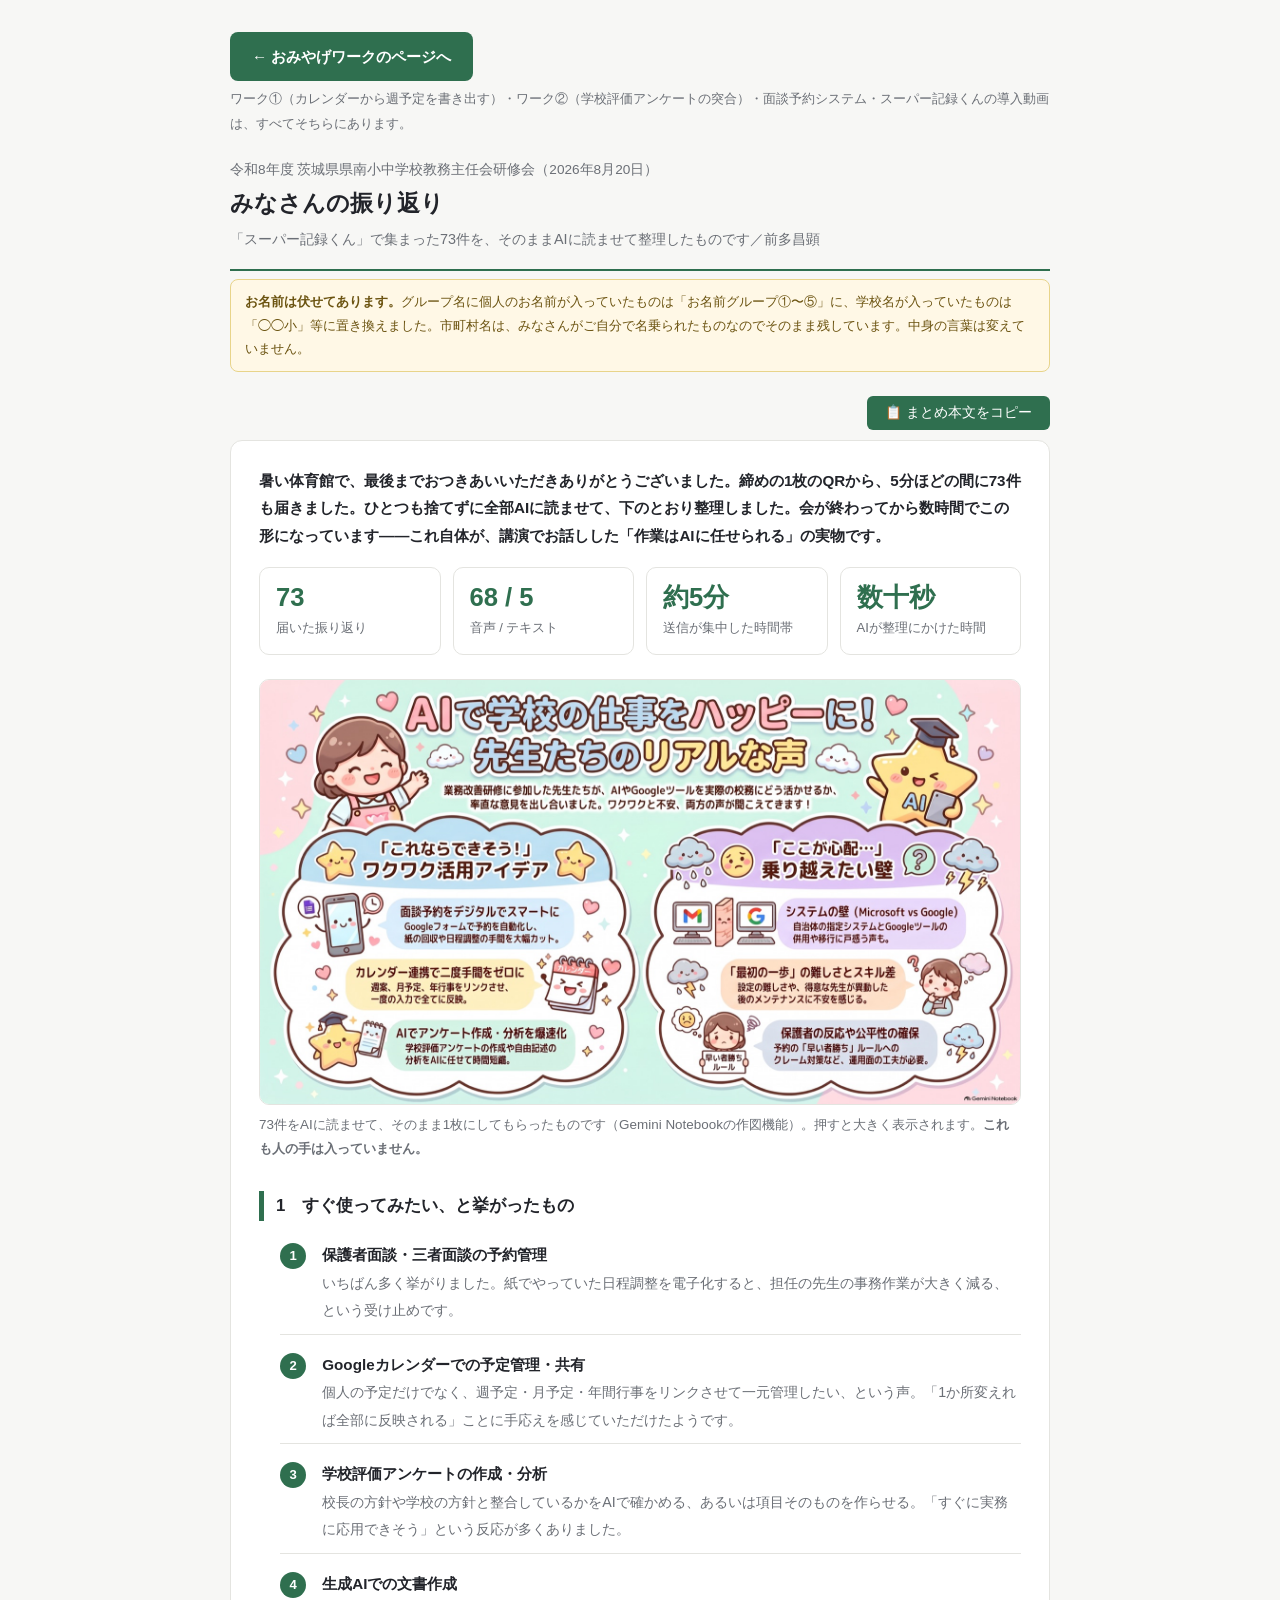
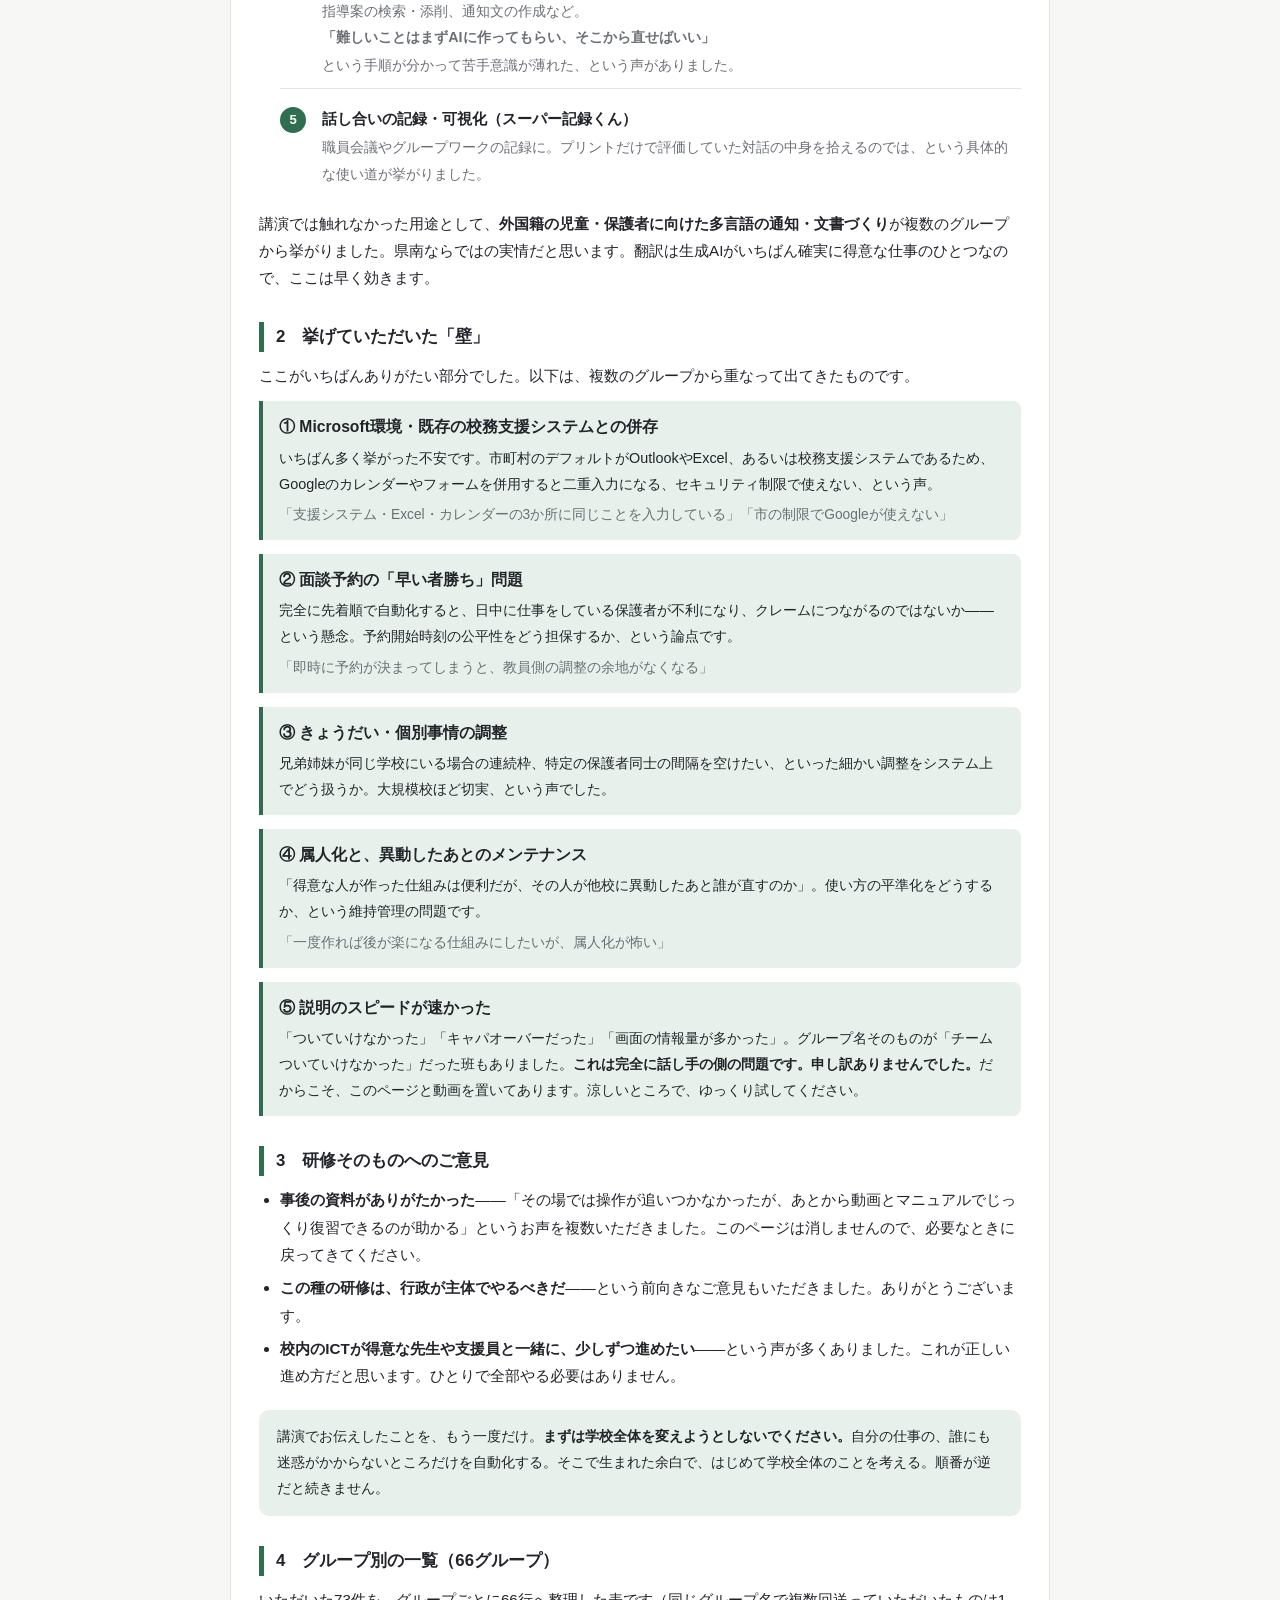
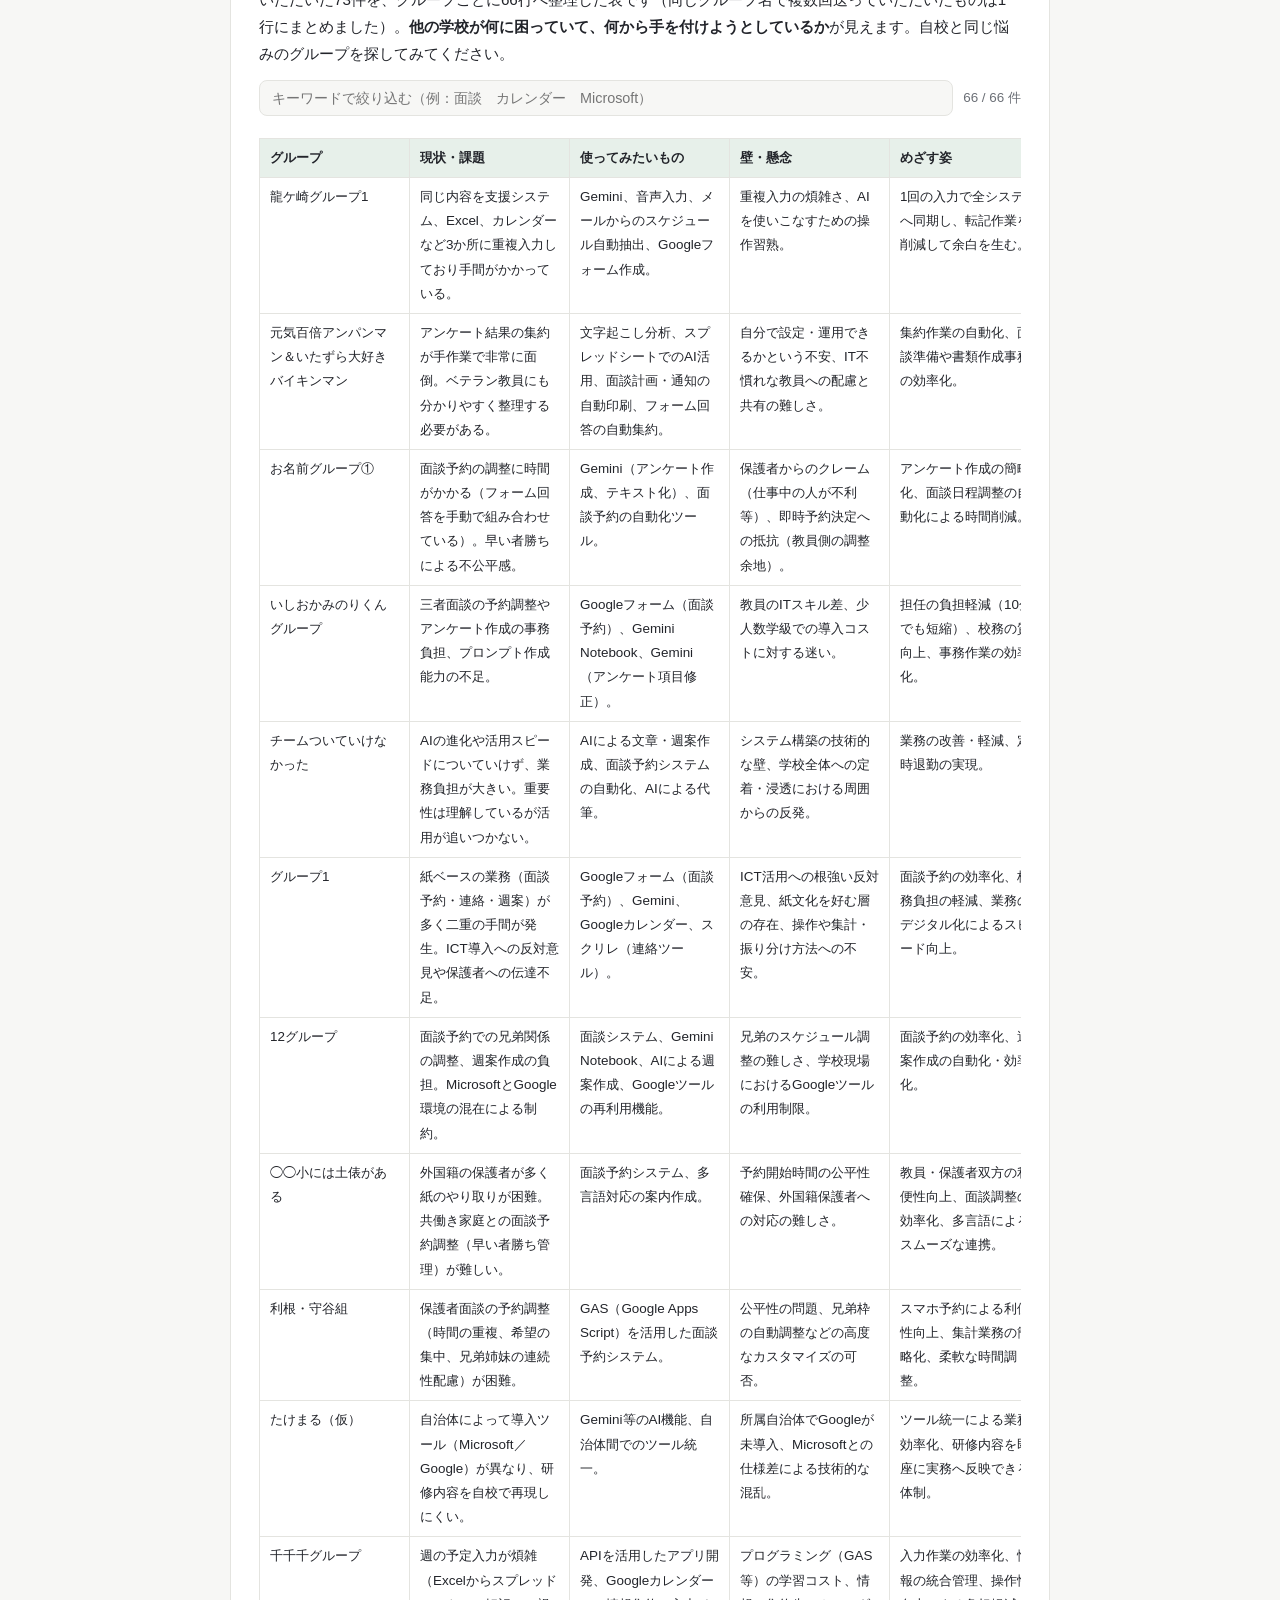
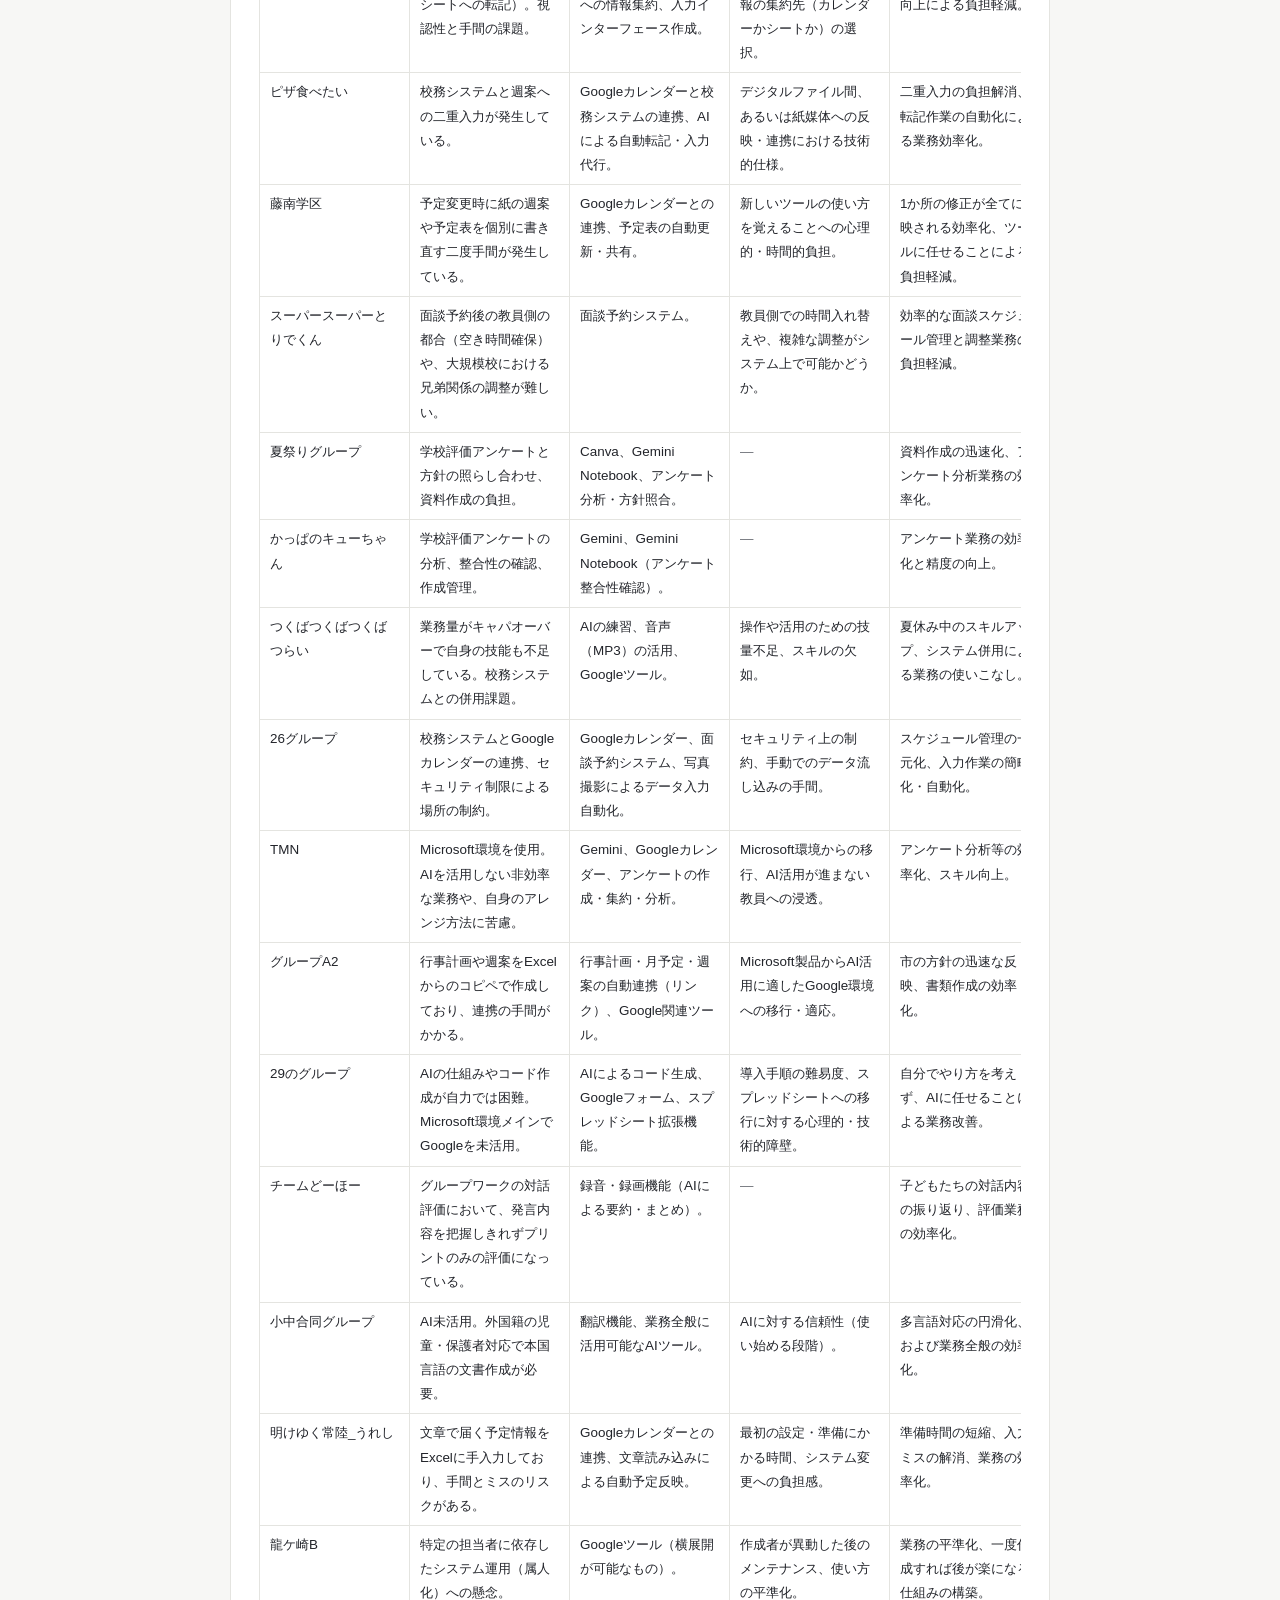
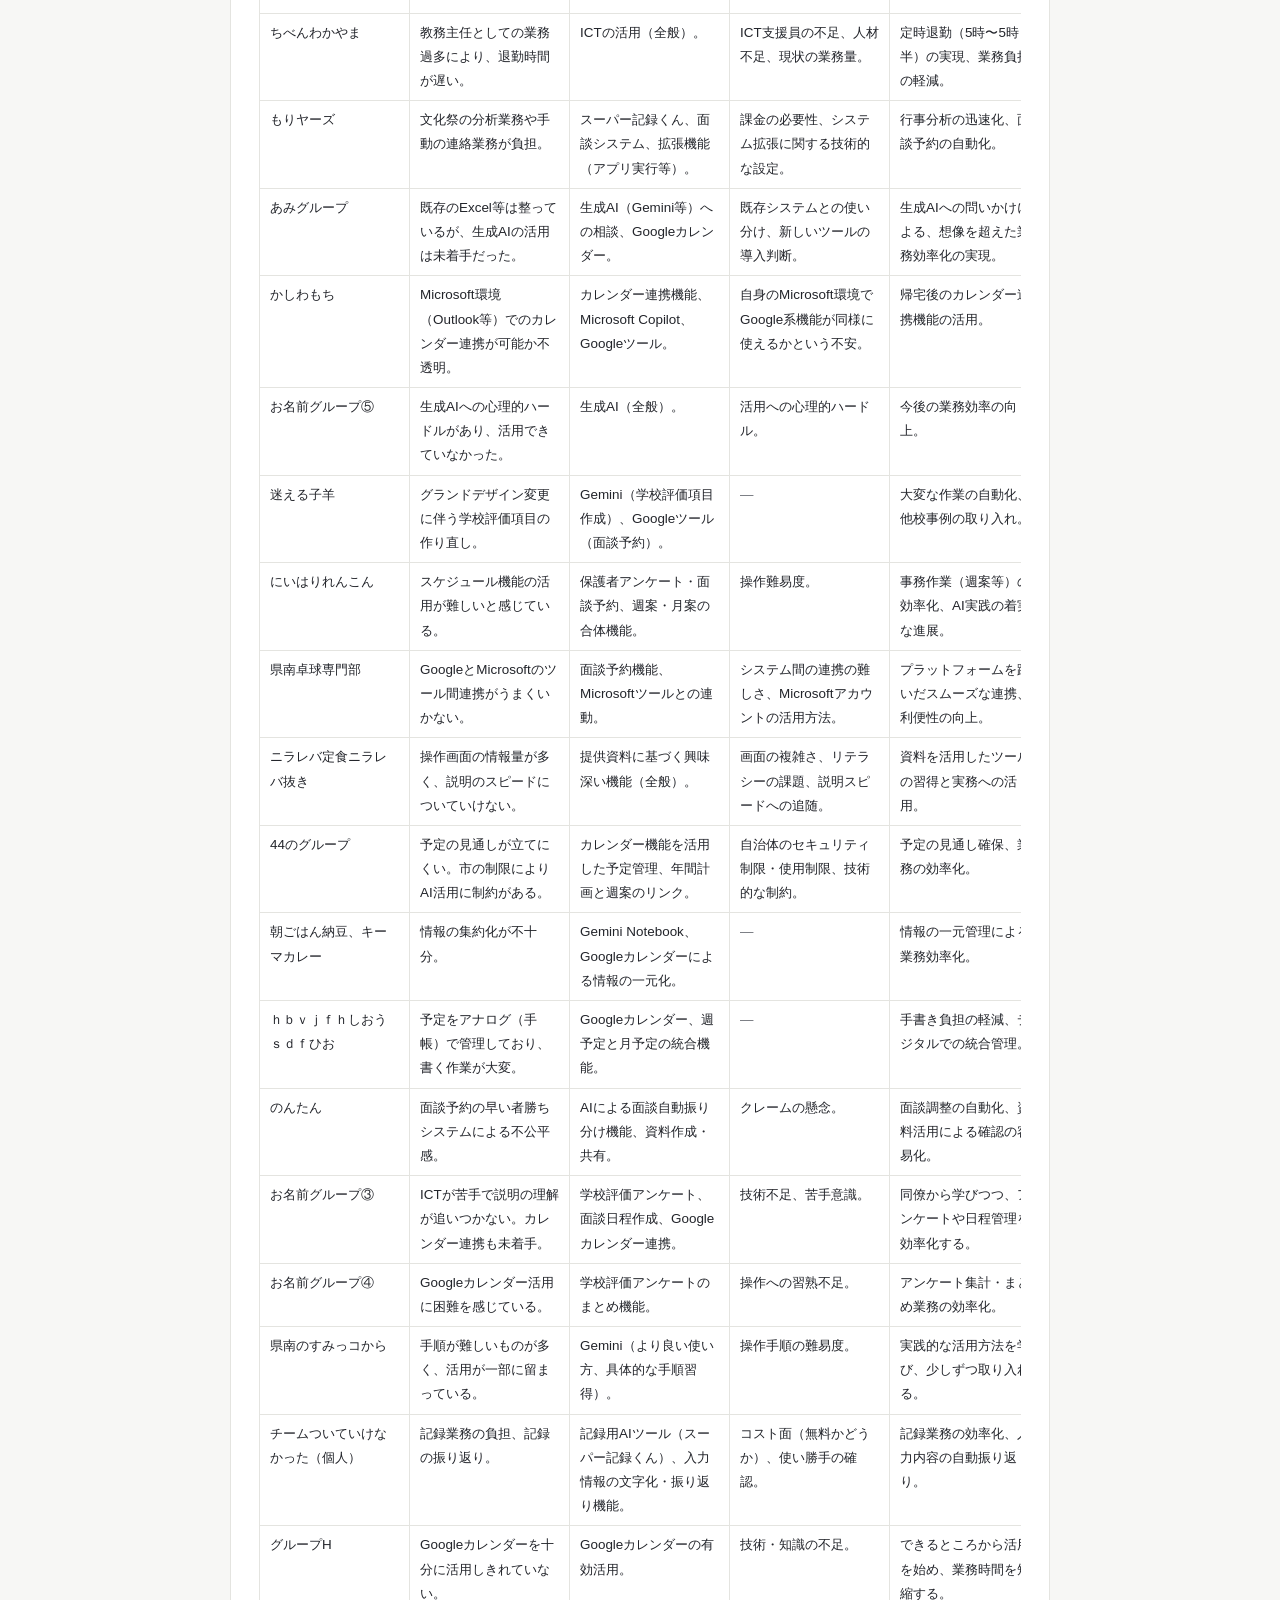
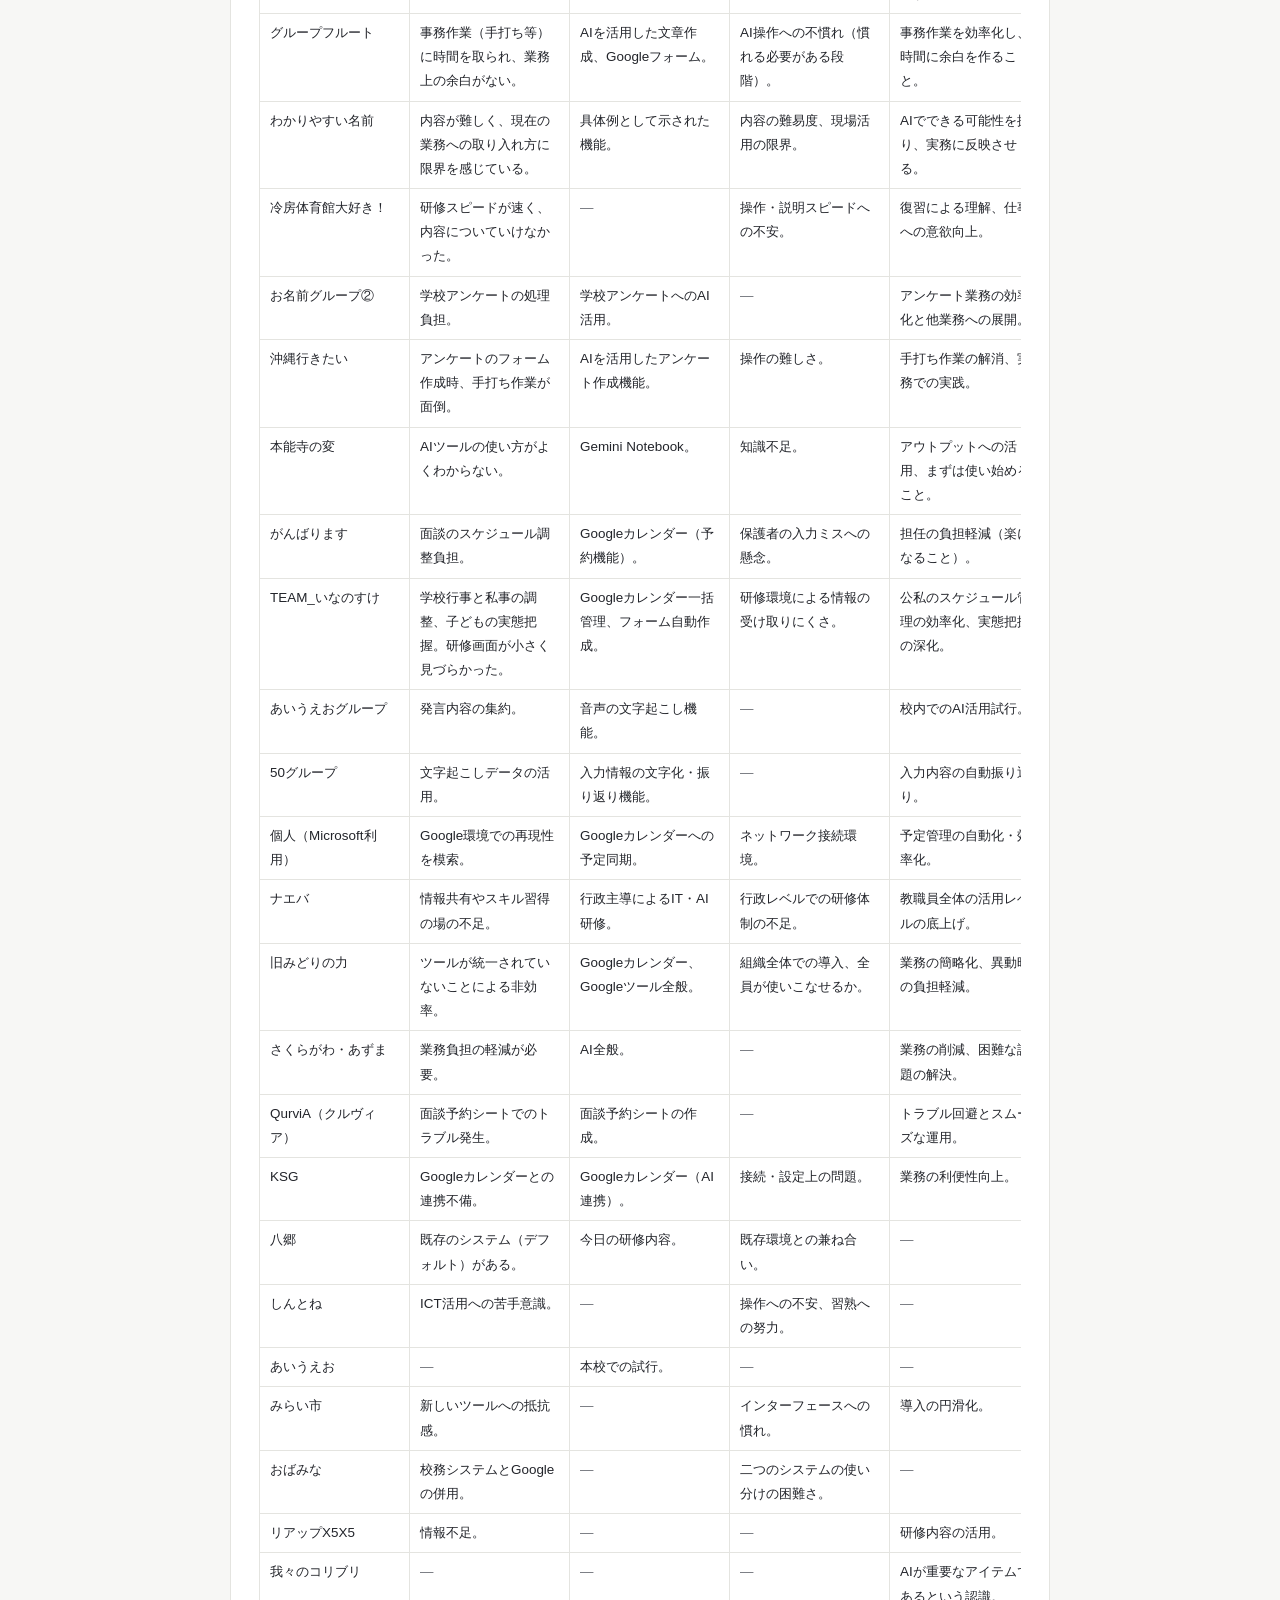
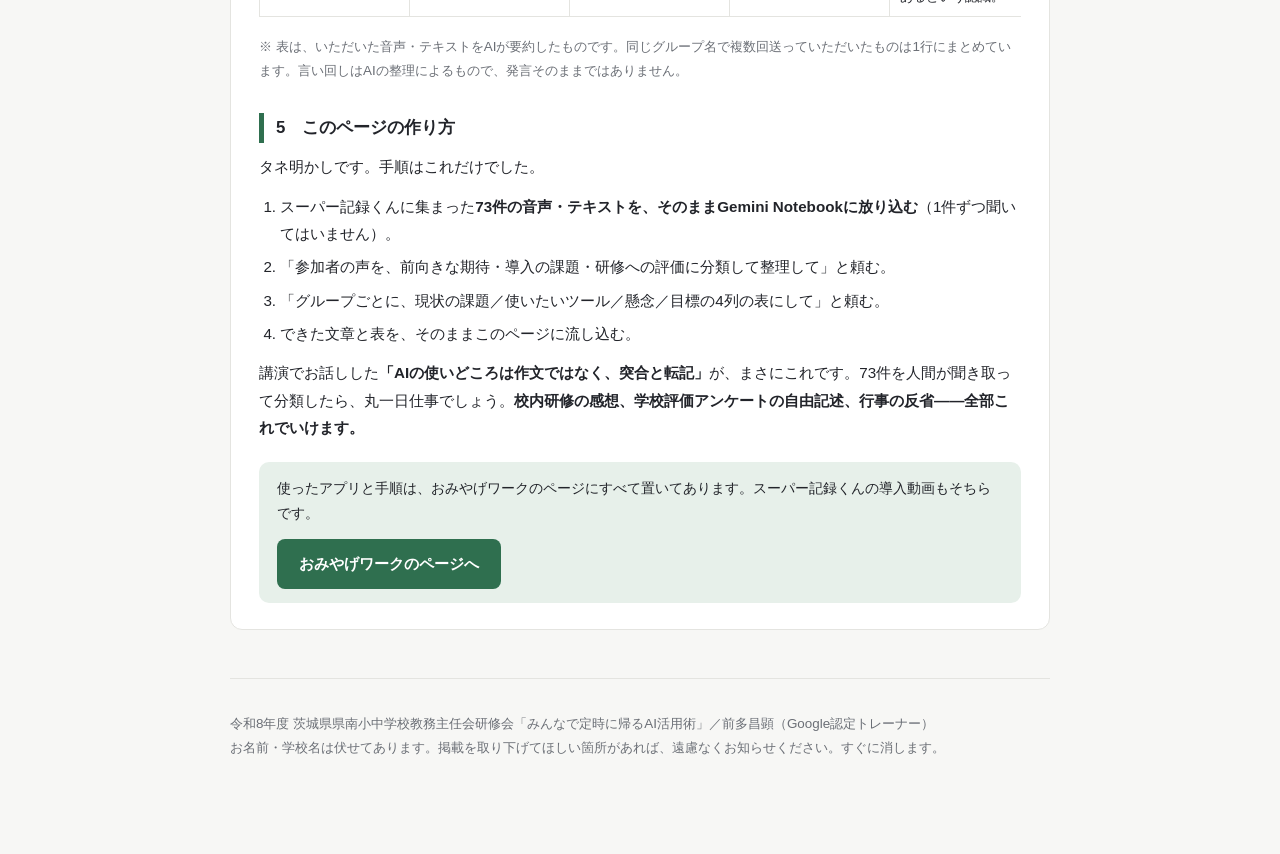
==== commit fb9bfb9c: "振り返りページとトップの行き来をボタン化 - 振り返りページの冒頭と末尾に「おみやげワークのページへ」ボタン（小さな戻りリンクから格上げ） - トップのリード直下に「みなさんの振り返りを読む」ボタンを" ====
--- a/furikaeri/index.html
+++ b/furikaeri/index.html
@@ -45,13 +45,27 @@
     border: 1px solid var(--line); border-radius: 10px;
   }
   .infographic figcaption { font-size: .84rem; color: var(--muted); margin-top: 8px; }
+  .btnlink {
+    display: inline-block;
+    background: var(--accent);
+    color: #fff;
+    text-decoration: none;
+    border-radius: 8px;
+    padding: 11px 22px;
+    font-size: .95rem;
+    font-weight: 600;
+  }
+  .btnlink:hover { filter: brightness(1.08); }
+  .btnrow { margin: 0 0 22px; }
+  .btnrow .sub { display: block; font-size: .84rem; color: var(--muted); margin-top: 6px; }
   @media (max-width: 600px) { #gtable { font-size: .8rem; } }
 </style>
 </head>
 <body>
 <div class="wrap">
 
-<a class="back" href="../">← おみやげワークのページに戻る</a>
+<p class="btnrow"><a class="btnlink" href="https://johnnymaeta.github.io/kennan20260820/">← おみやげワークのページへ</a>
+<span class="sub">ワーク①（カレンダーから週予定を書き出す）・ワーク②（学校評価アンケートの突合）・面談予約システム・スーパー記録くんの導入動画は、すべてそちらにあります。</span></p>
 
 <header class="doc">
   <p class="kind">令和8年度 茨城県県南小中学校教務主任会研修会（2026年8月20日）</p>
@@ -242,7 +256,8 @@
 <p>講演でお話しした<strong>「AIの使いどころは作文ではなく、突合と転記」</strong>が、まさにこれです。73件を人間が聞き取って分類したら、丸一日仕事でしょう。<strong>校内研修の感想、学校評価アンケートの自由記述、行事の反省——全部これでいけます。</strong></p>
 
 <div class="note-after">
-  <p>使ったアプリと手順は、<a href="../">おみやげワークのページ</a>にすべて置いてあります。スーパー記録くんの導入動画もそちらです。</p>
+  <p style="margin:0 0 12px">使ったアプリと手順は、おみやげワークのページにすべて置いてあります。スーパー記録くんの導入動画もそちらです。</p>
+  <p style="margin:0"><a class="btnlink" href="https://johnnymaeta.github.io/kennan20260820/">おみやげワークのページへ</a></p>
 </div>
 
 </div>
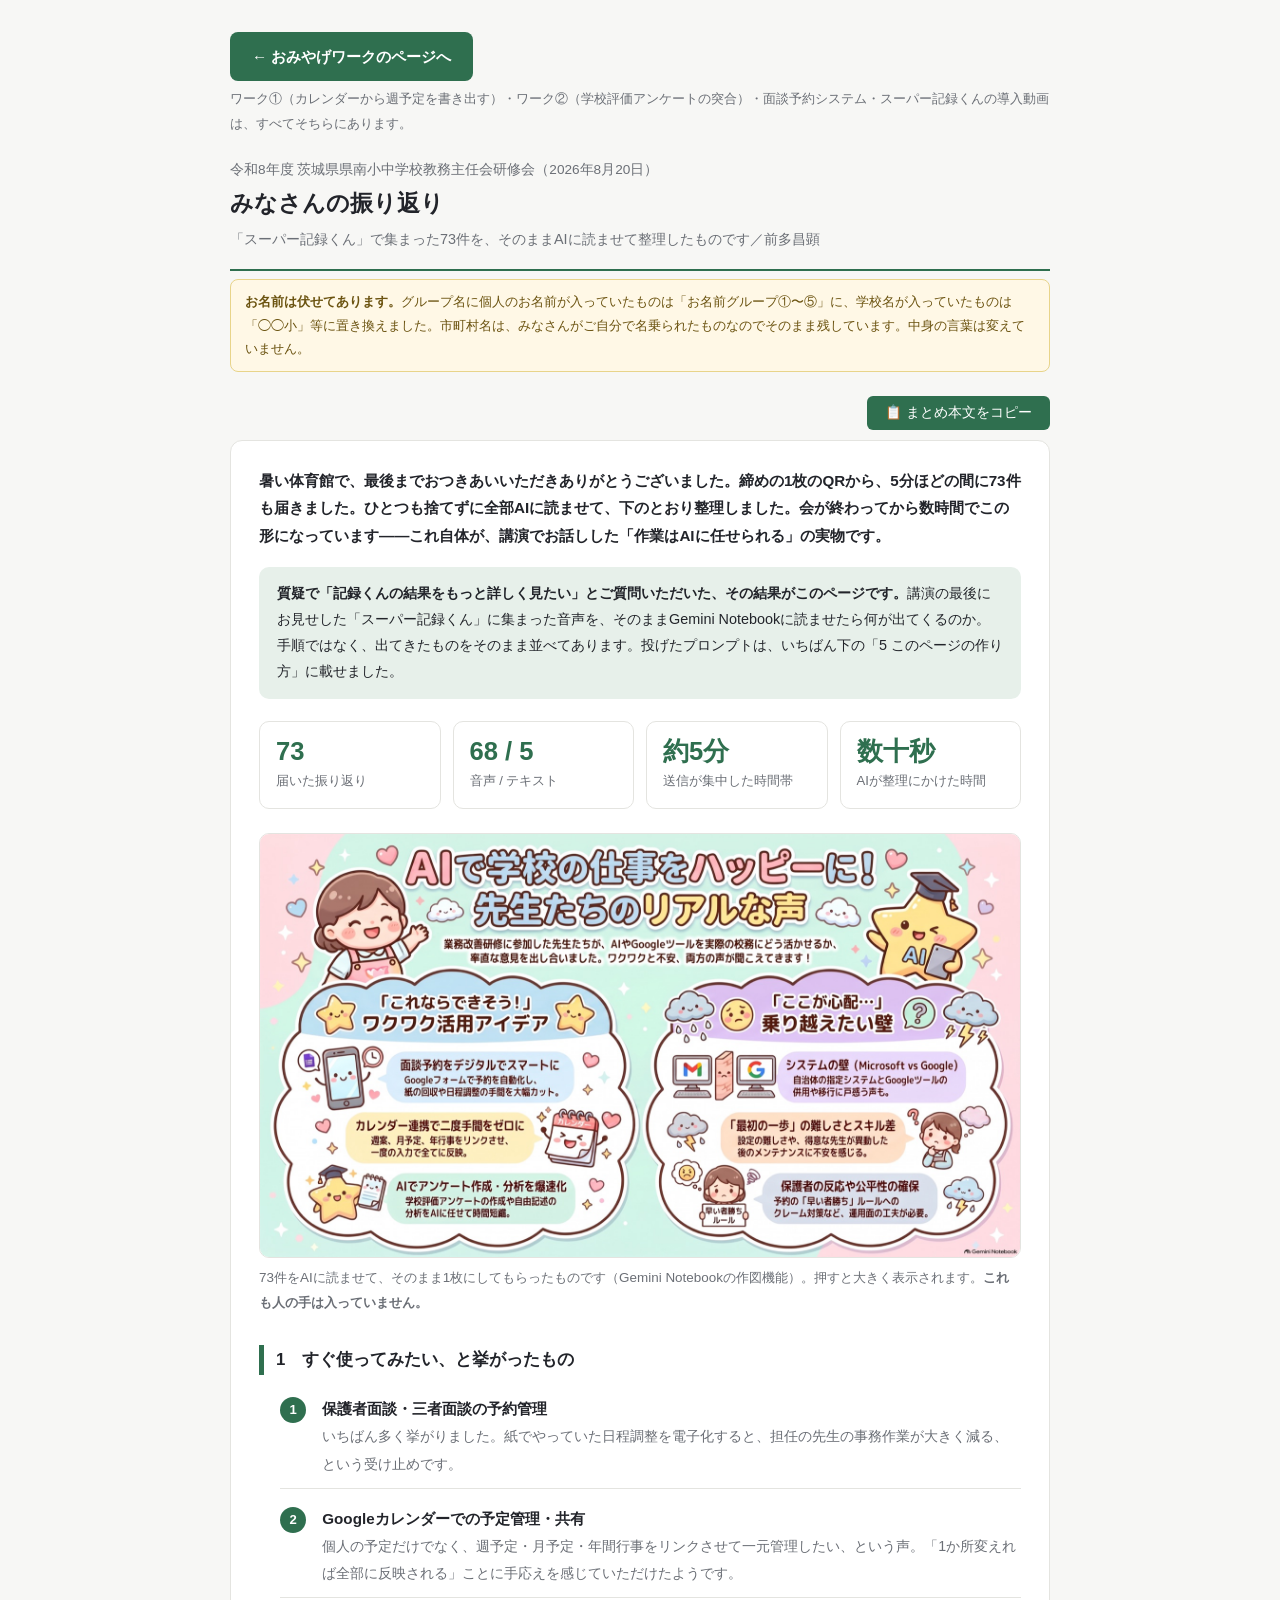
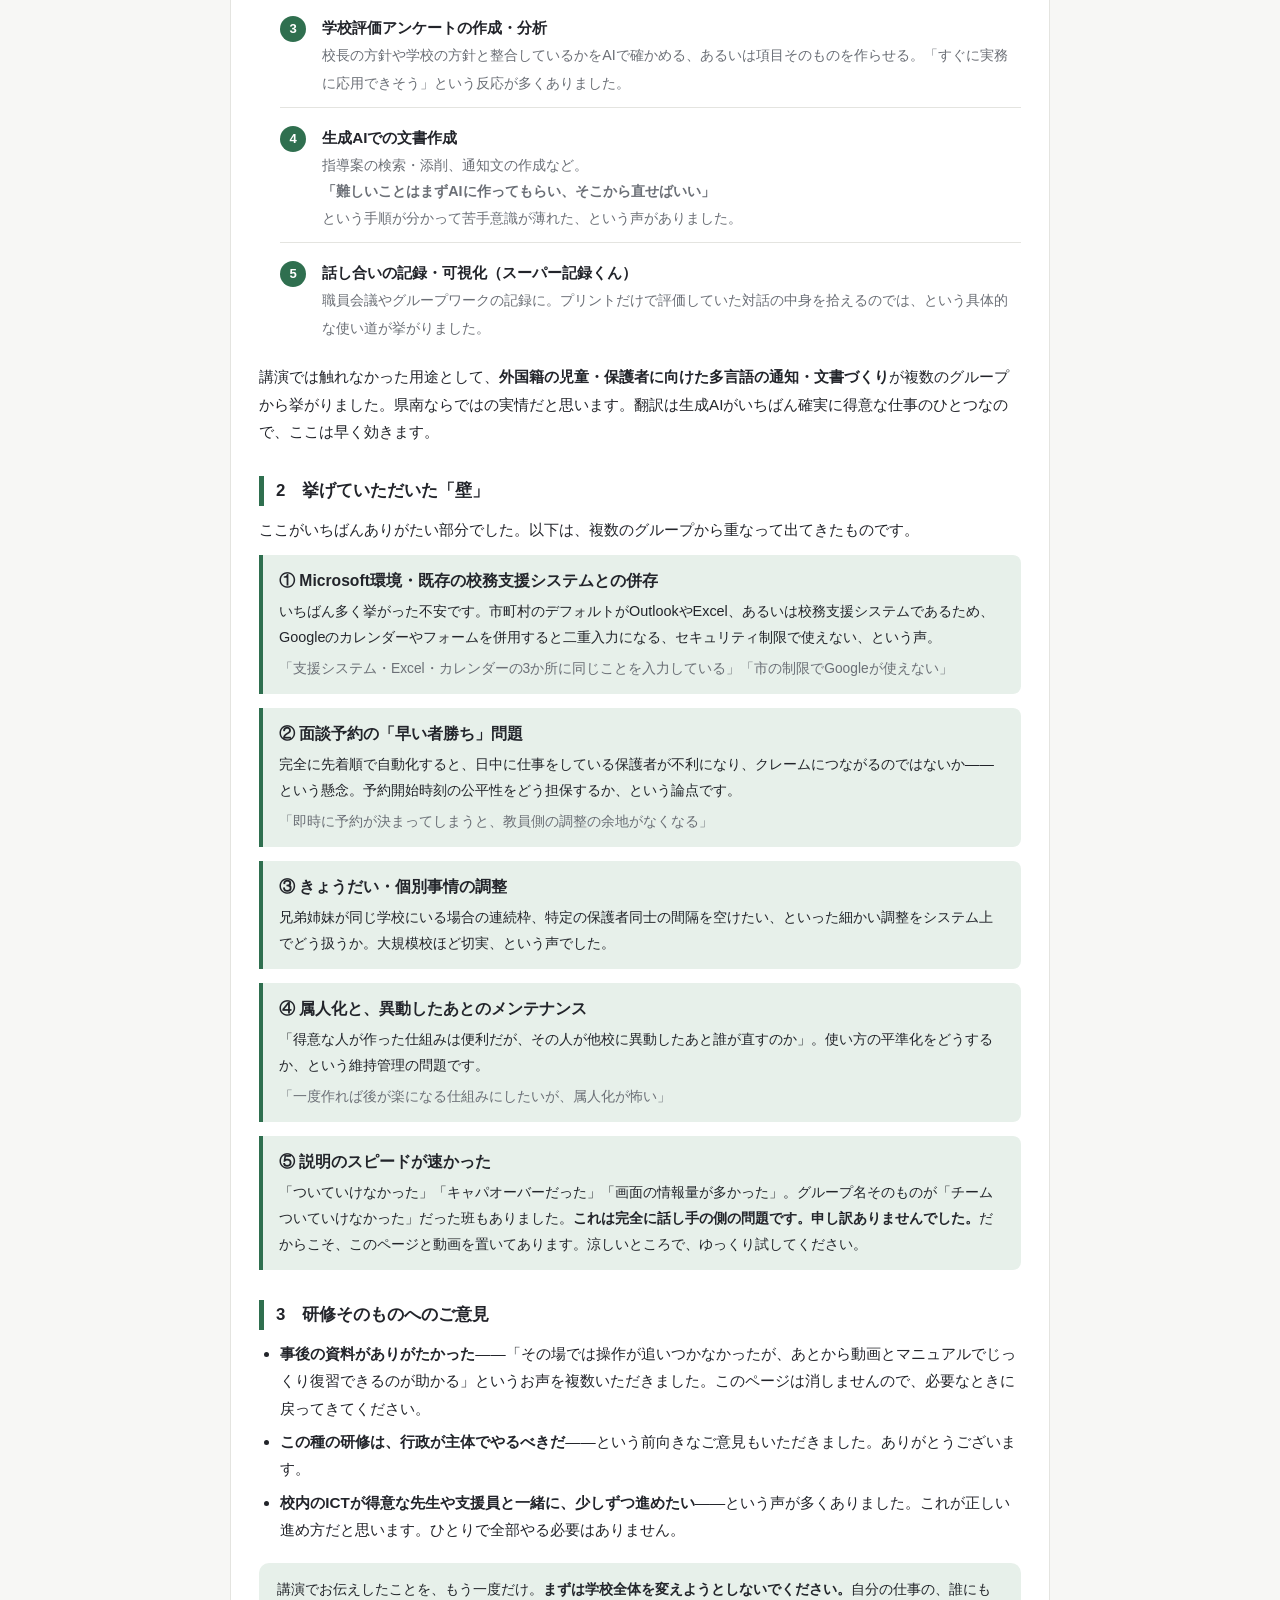
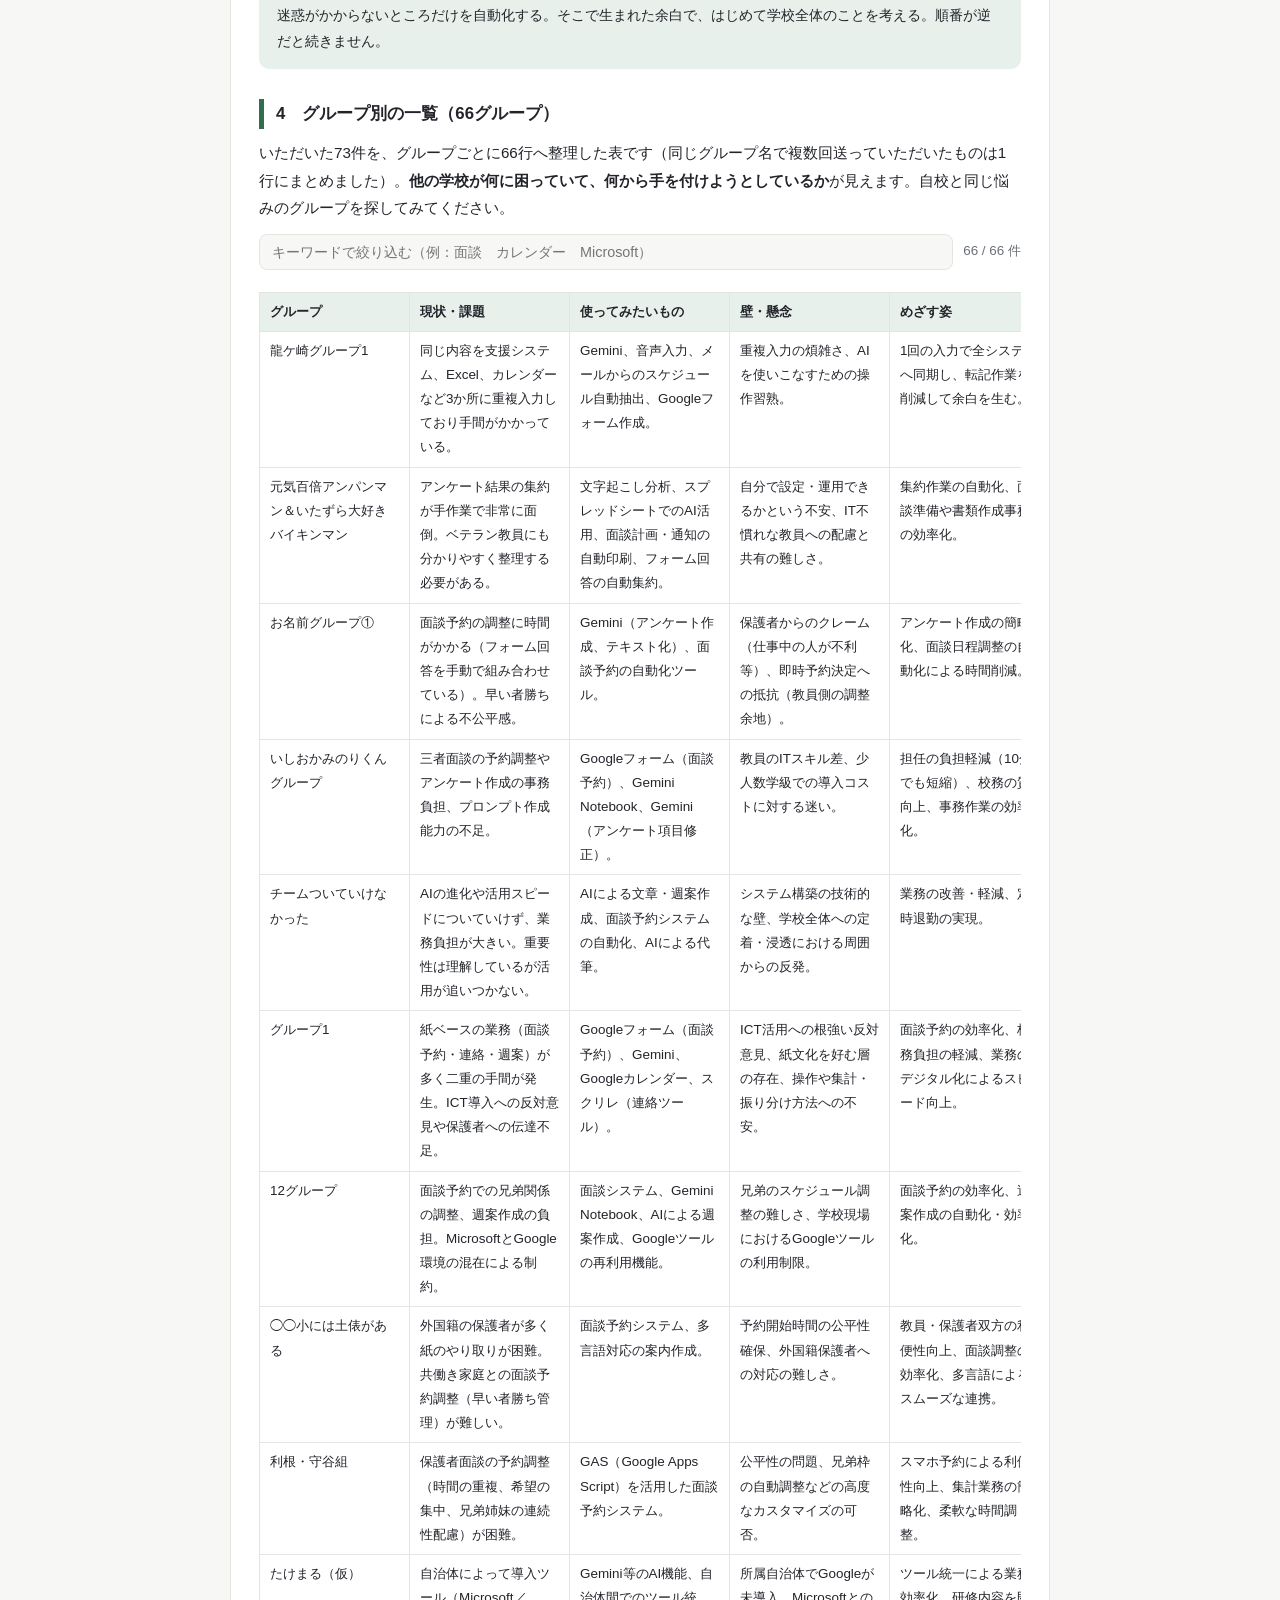
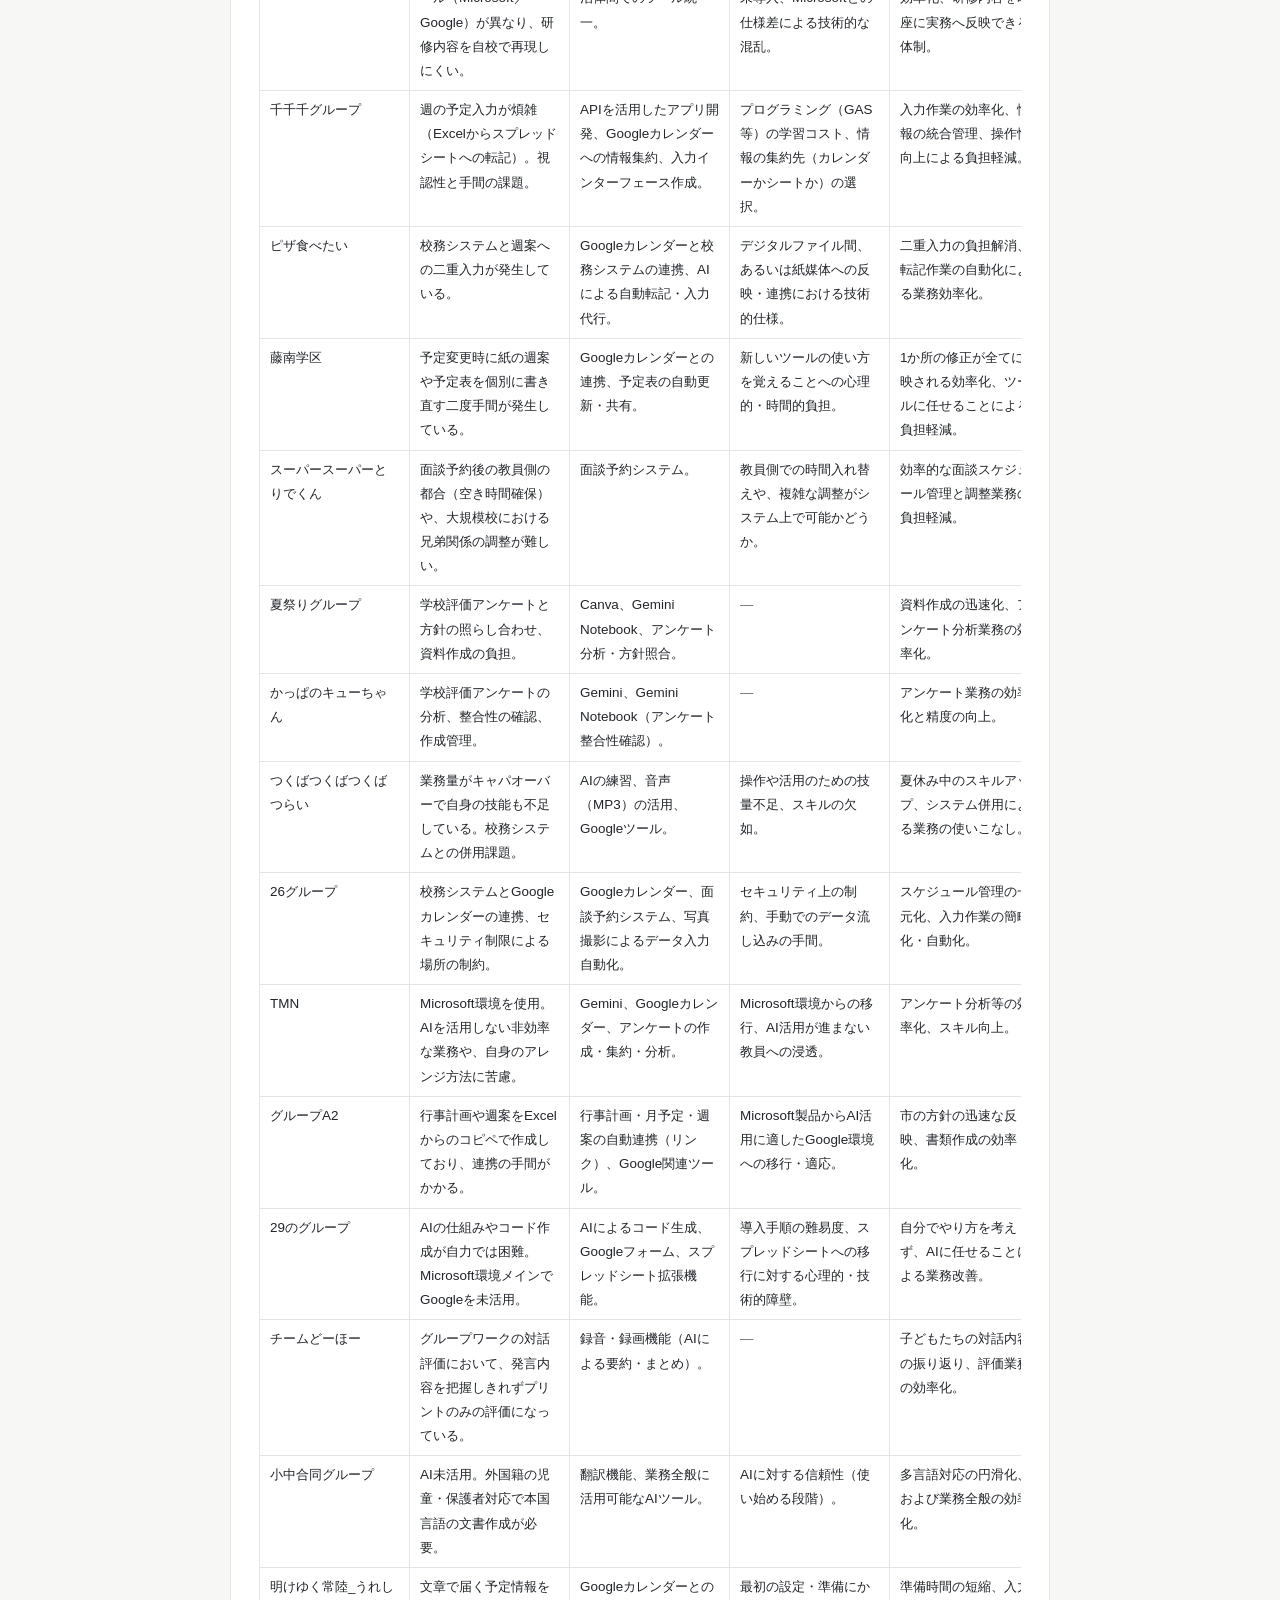
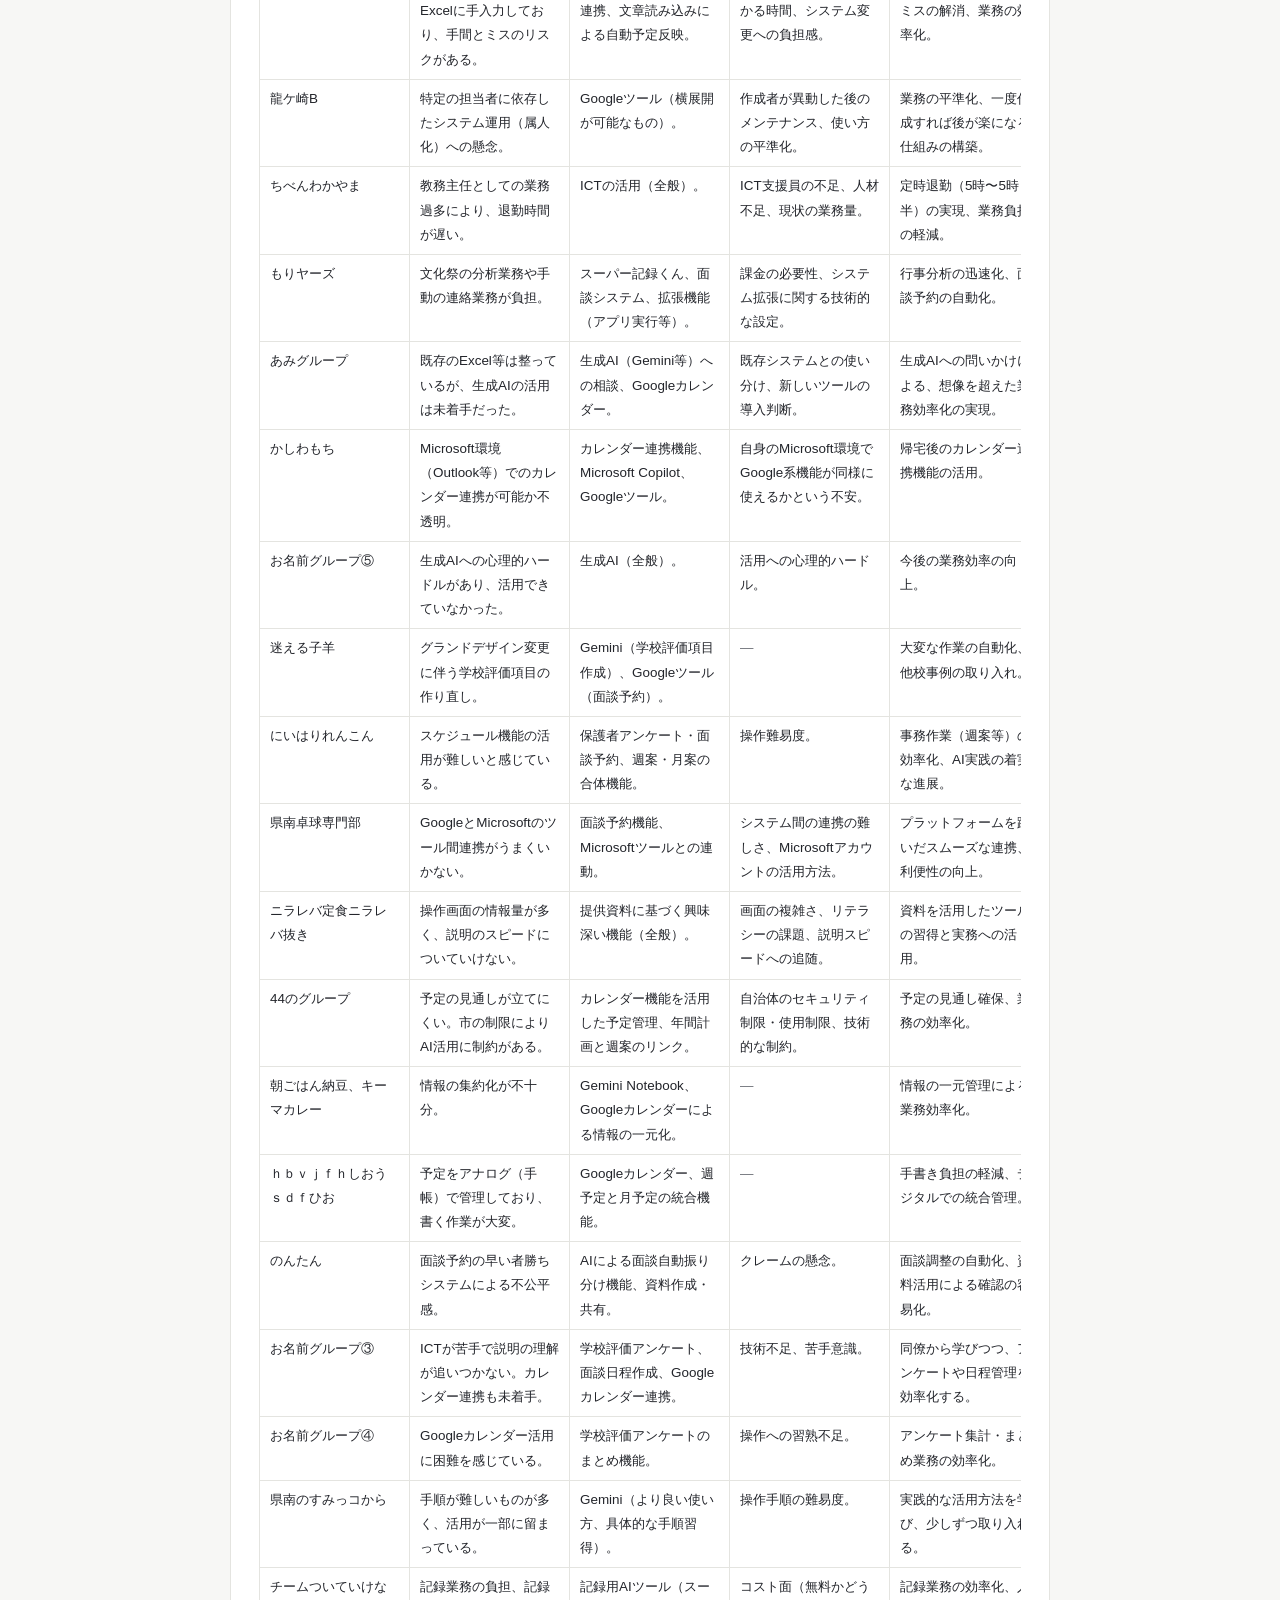
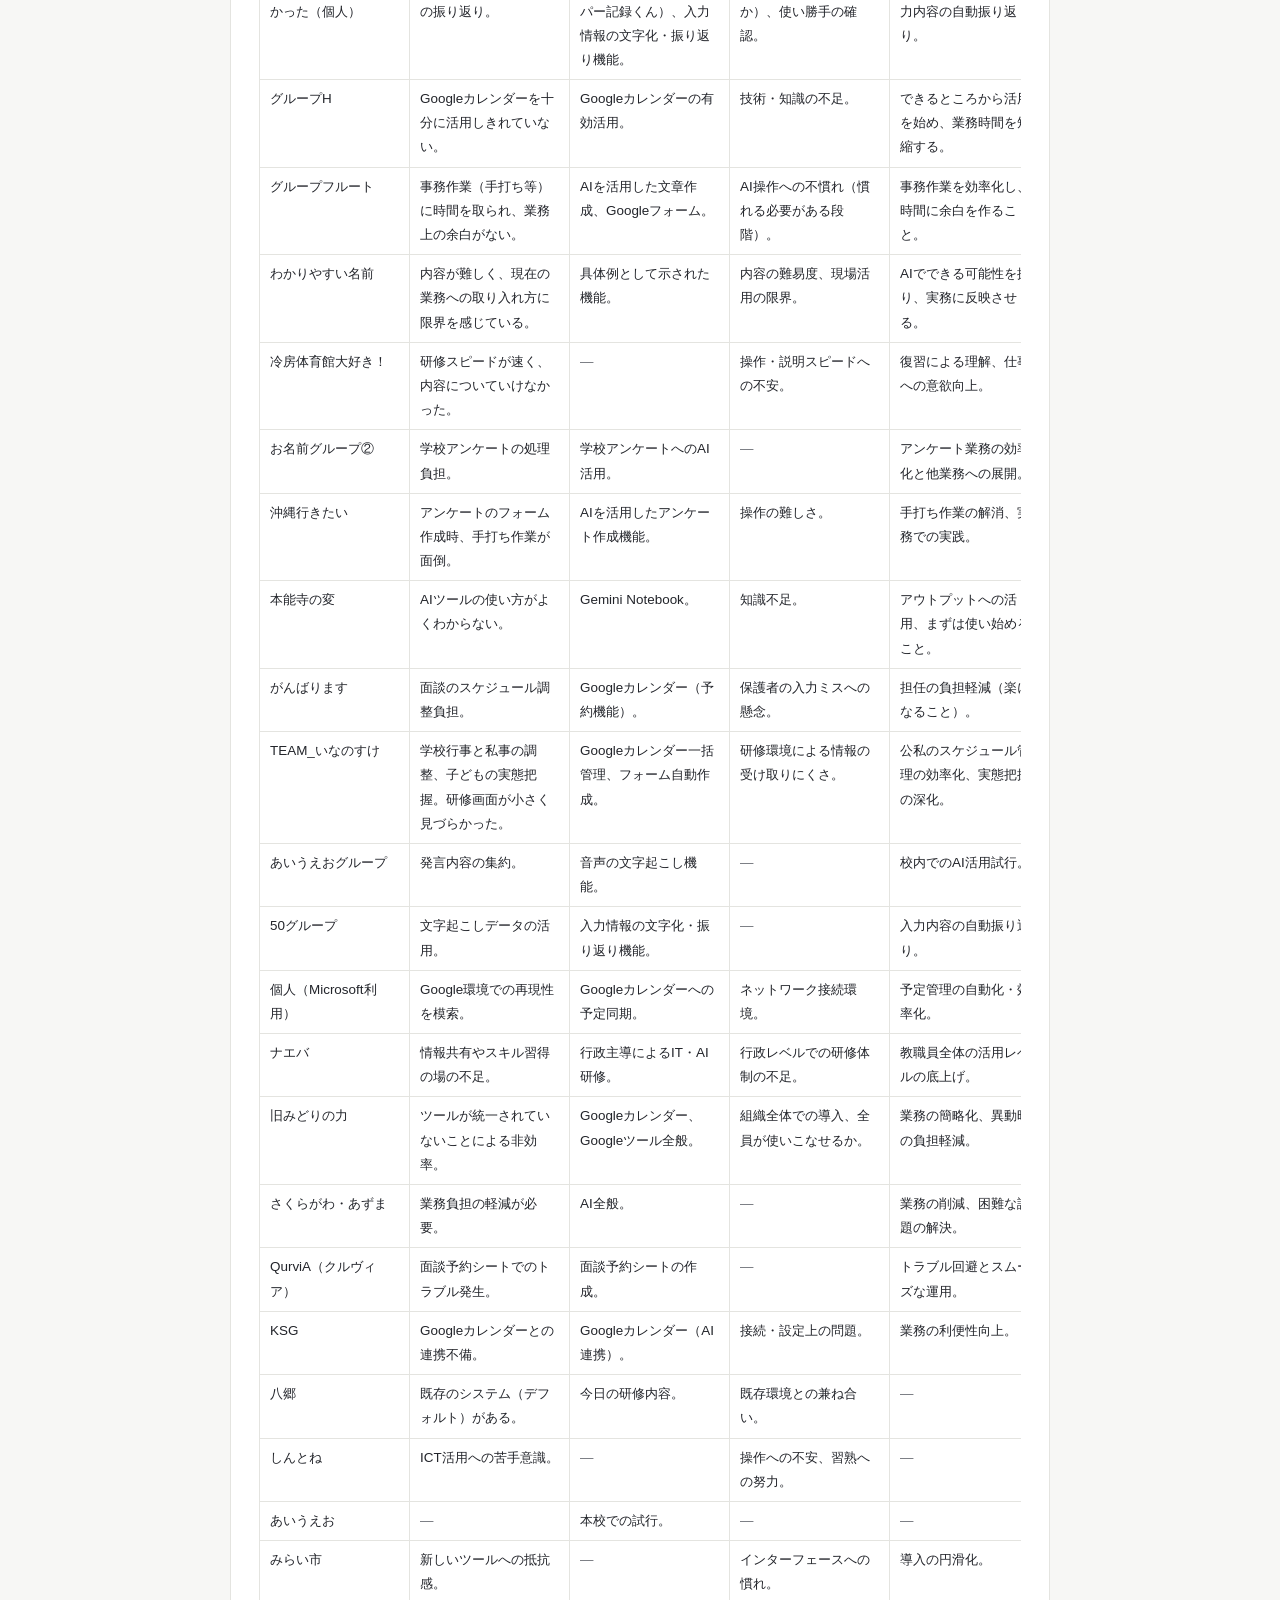
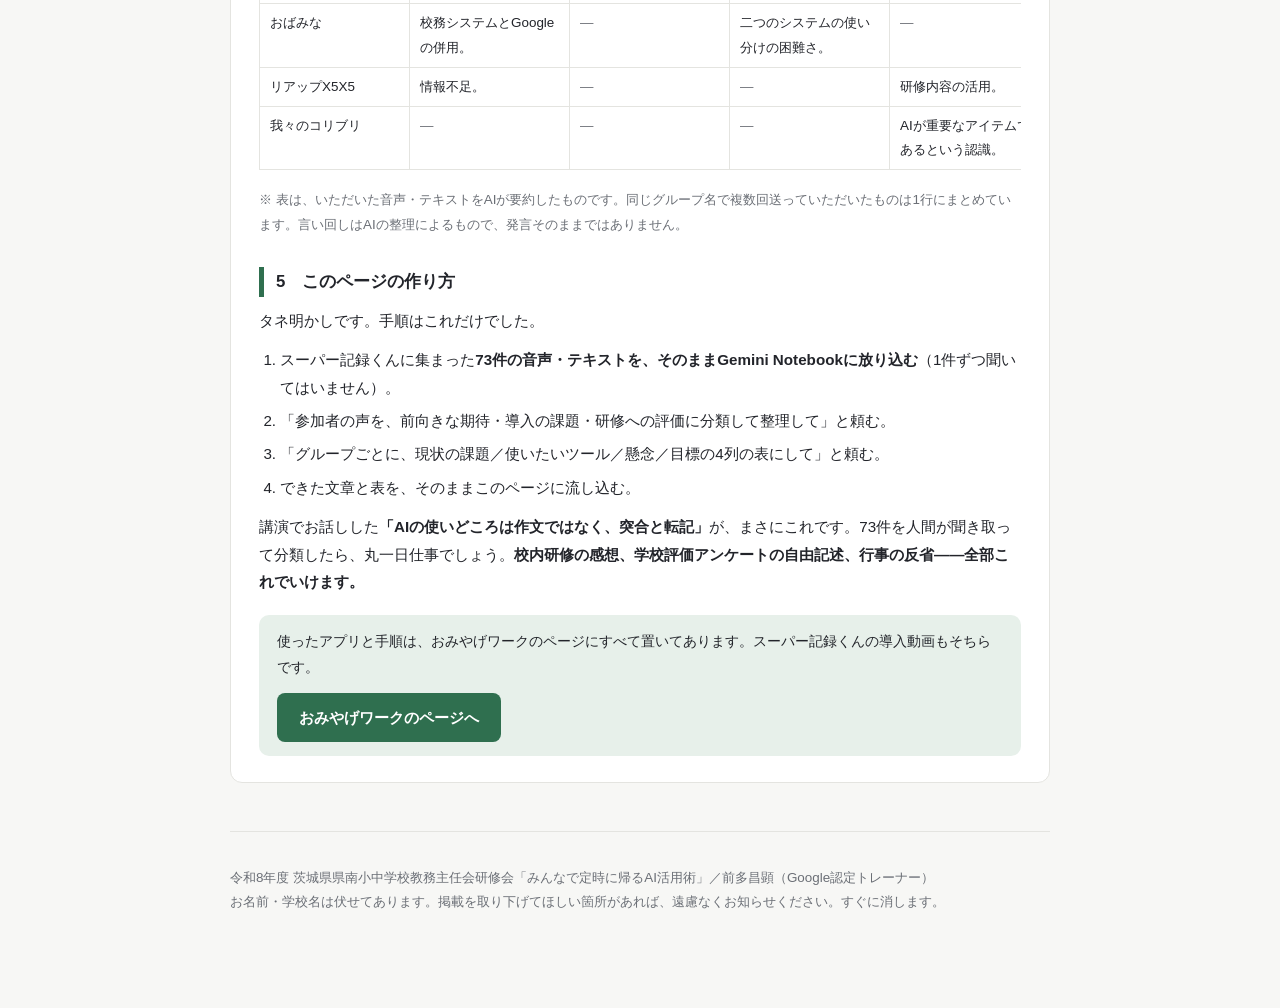
==== commit c514b23e: "振り返りページが「記録くんの結果そのもの」だと分かる案内を追加 - トップのカードに「講演の最後に見ていただいたスーパー記録くんに73件を入れた結果そのもの」＋質疑への言及を追記 - 振り返りページ冒" ====
--- a/furikaeri/index.html
+++ b/furikaeri/index.html
@@ -84,6 +84,10 @@
 <div class="docbody" id="body">
 
 <p class="lead-doc">暑い体育館で、最後までおつきあいいただきありがとうございました。締めの1枚のQRから、5分ほどの間に73件も届きました。<strong>ひとつも捨てずに全部AIに読ませて</strong>、下のとおり整理しました。会が終わってから数時間でこの形になっています——これ自体が、講演でお話しした「作業はAIに任せられる」の実物です。</p>
+
+<div class="note-after" style="margin-top:0;margin-bottom:22px">
+  <p><strong>質疑で「記録くんの結果をもっと詳しく見たい」とご質問いただいた、その結果がこのページです。</strong>講演の最後にお見せした「スーパー記録くん」に集まった音声を、そのままGemini Notebookに読ませたら何が出てくるのか。手順ではなく、出てきたものをそのまま並べてあります。投げたプロンプトは、いちばん下の「5 このページの作り方」に載せました。</p>
+</div>
 
 <div class="stats">
   <div class="stat"><span class="n">73</span><span class="l">届いた振り返り</span></div>
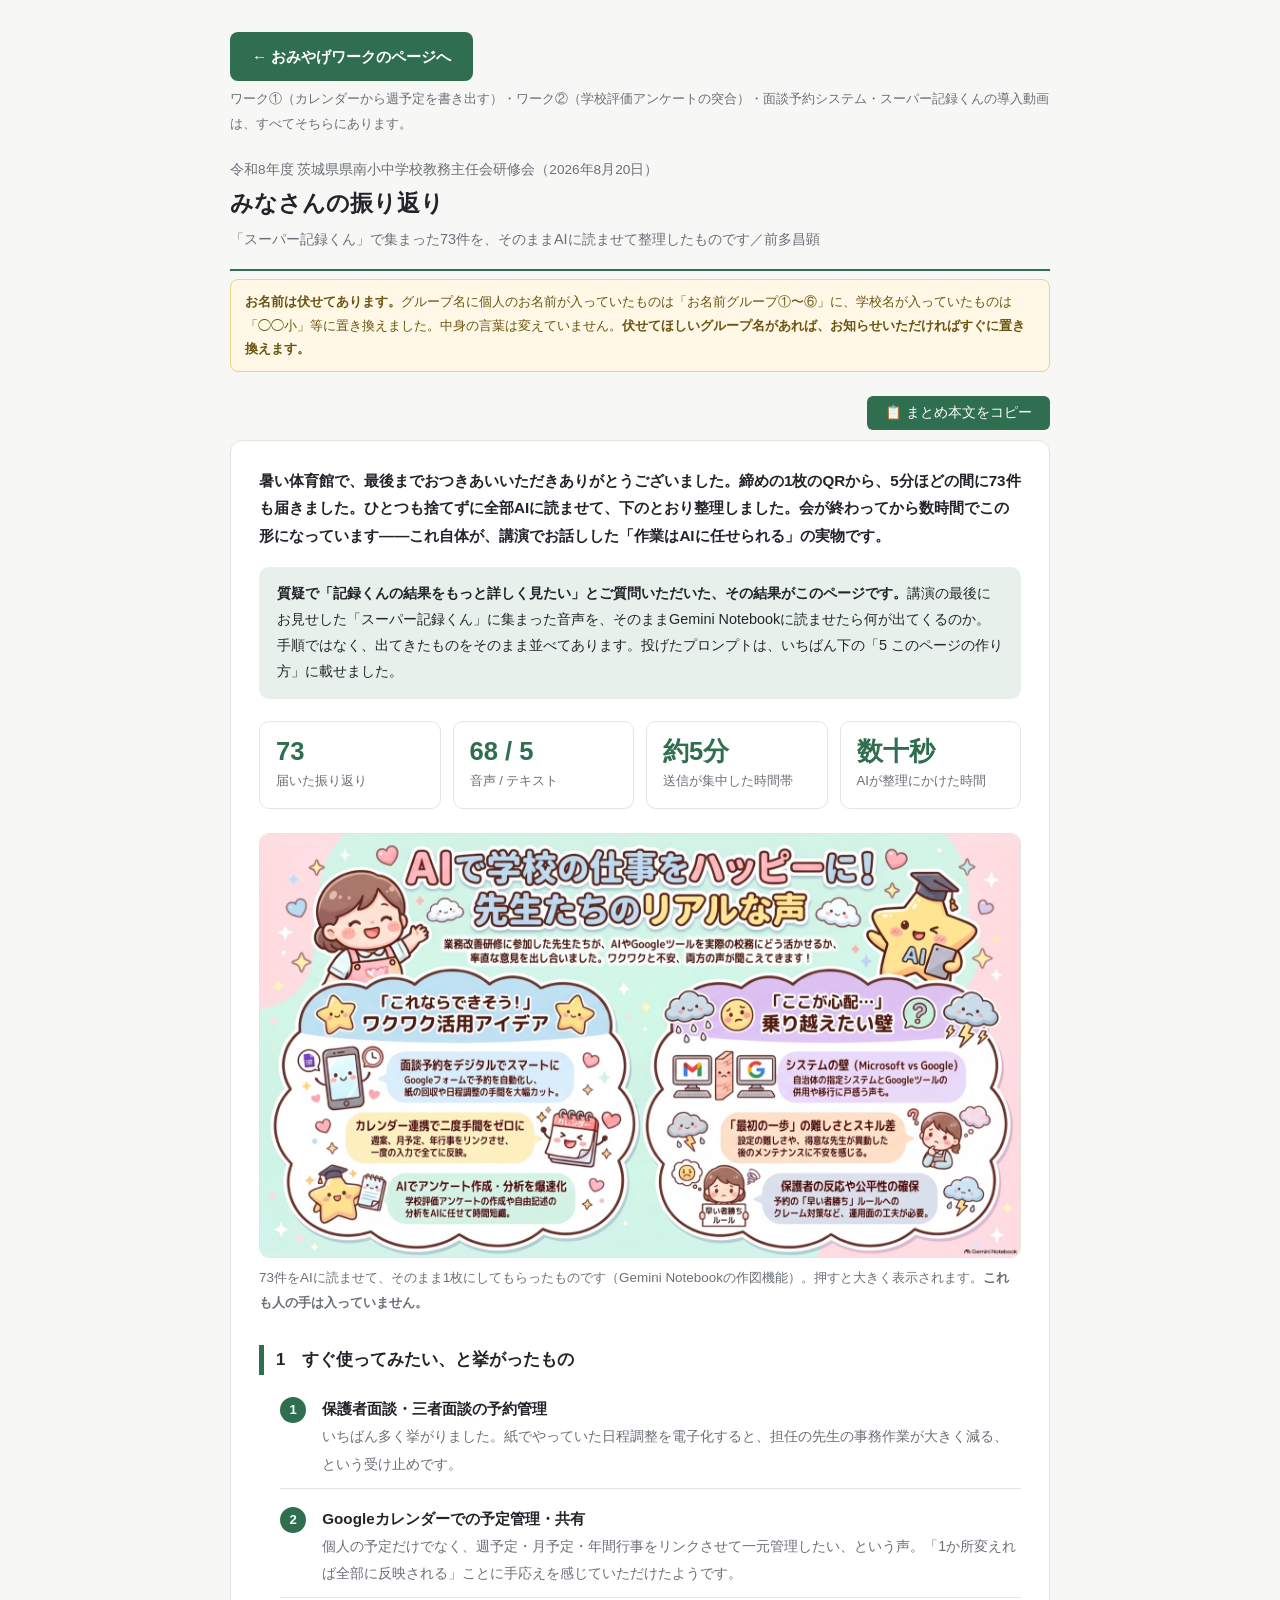
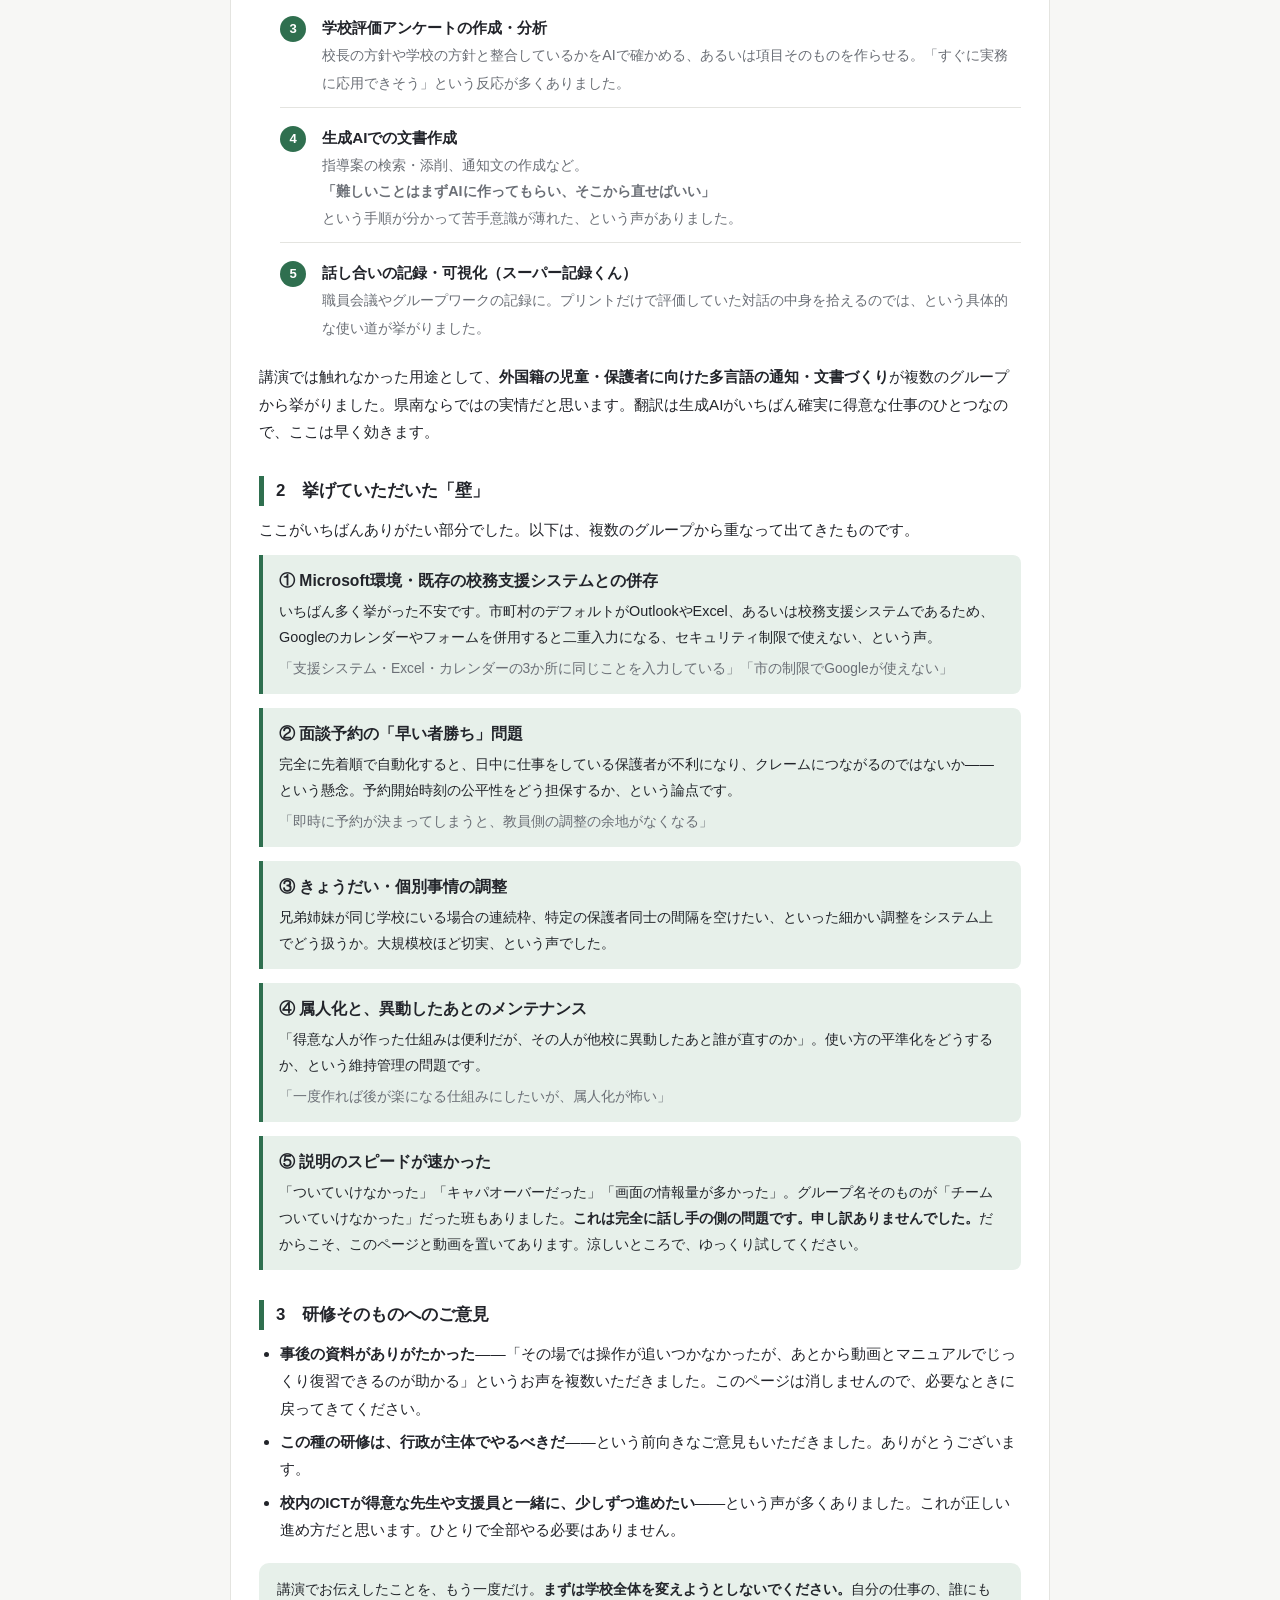
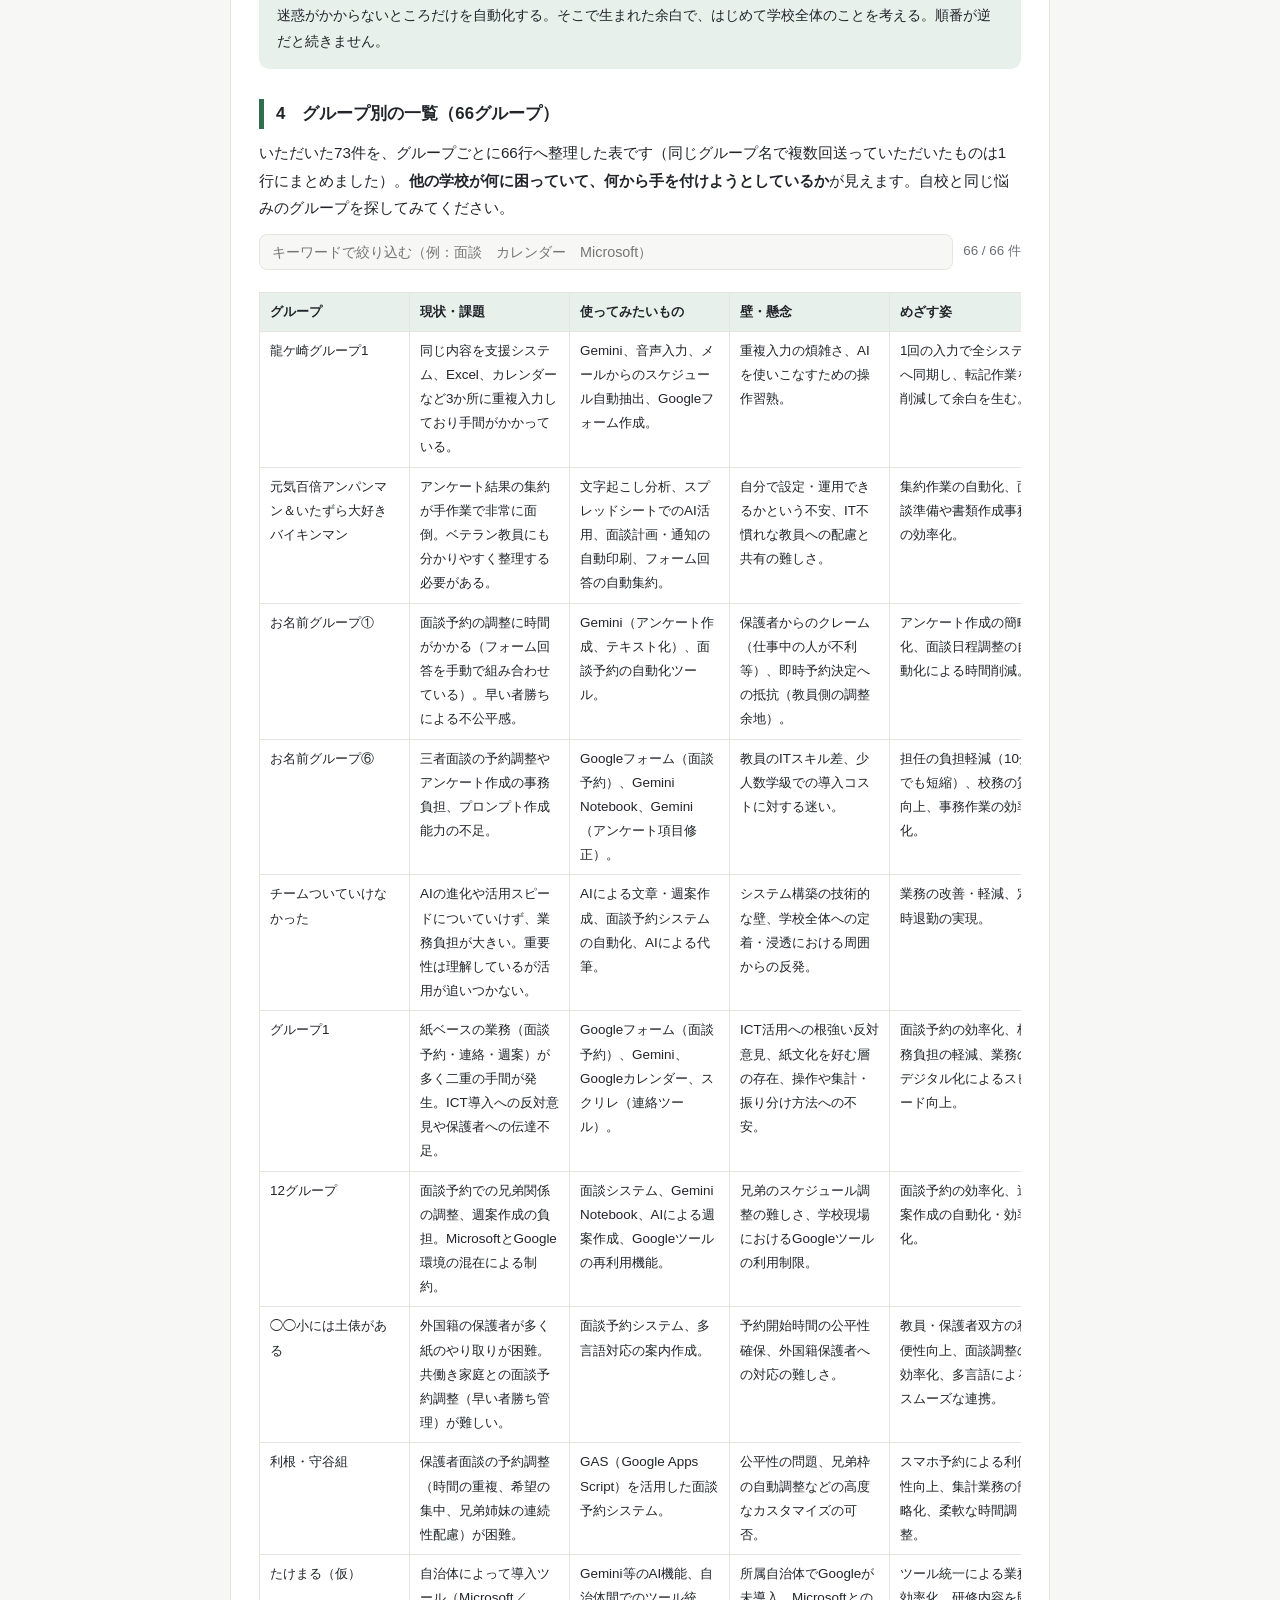
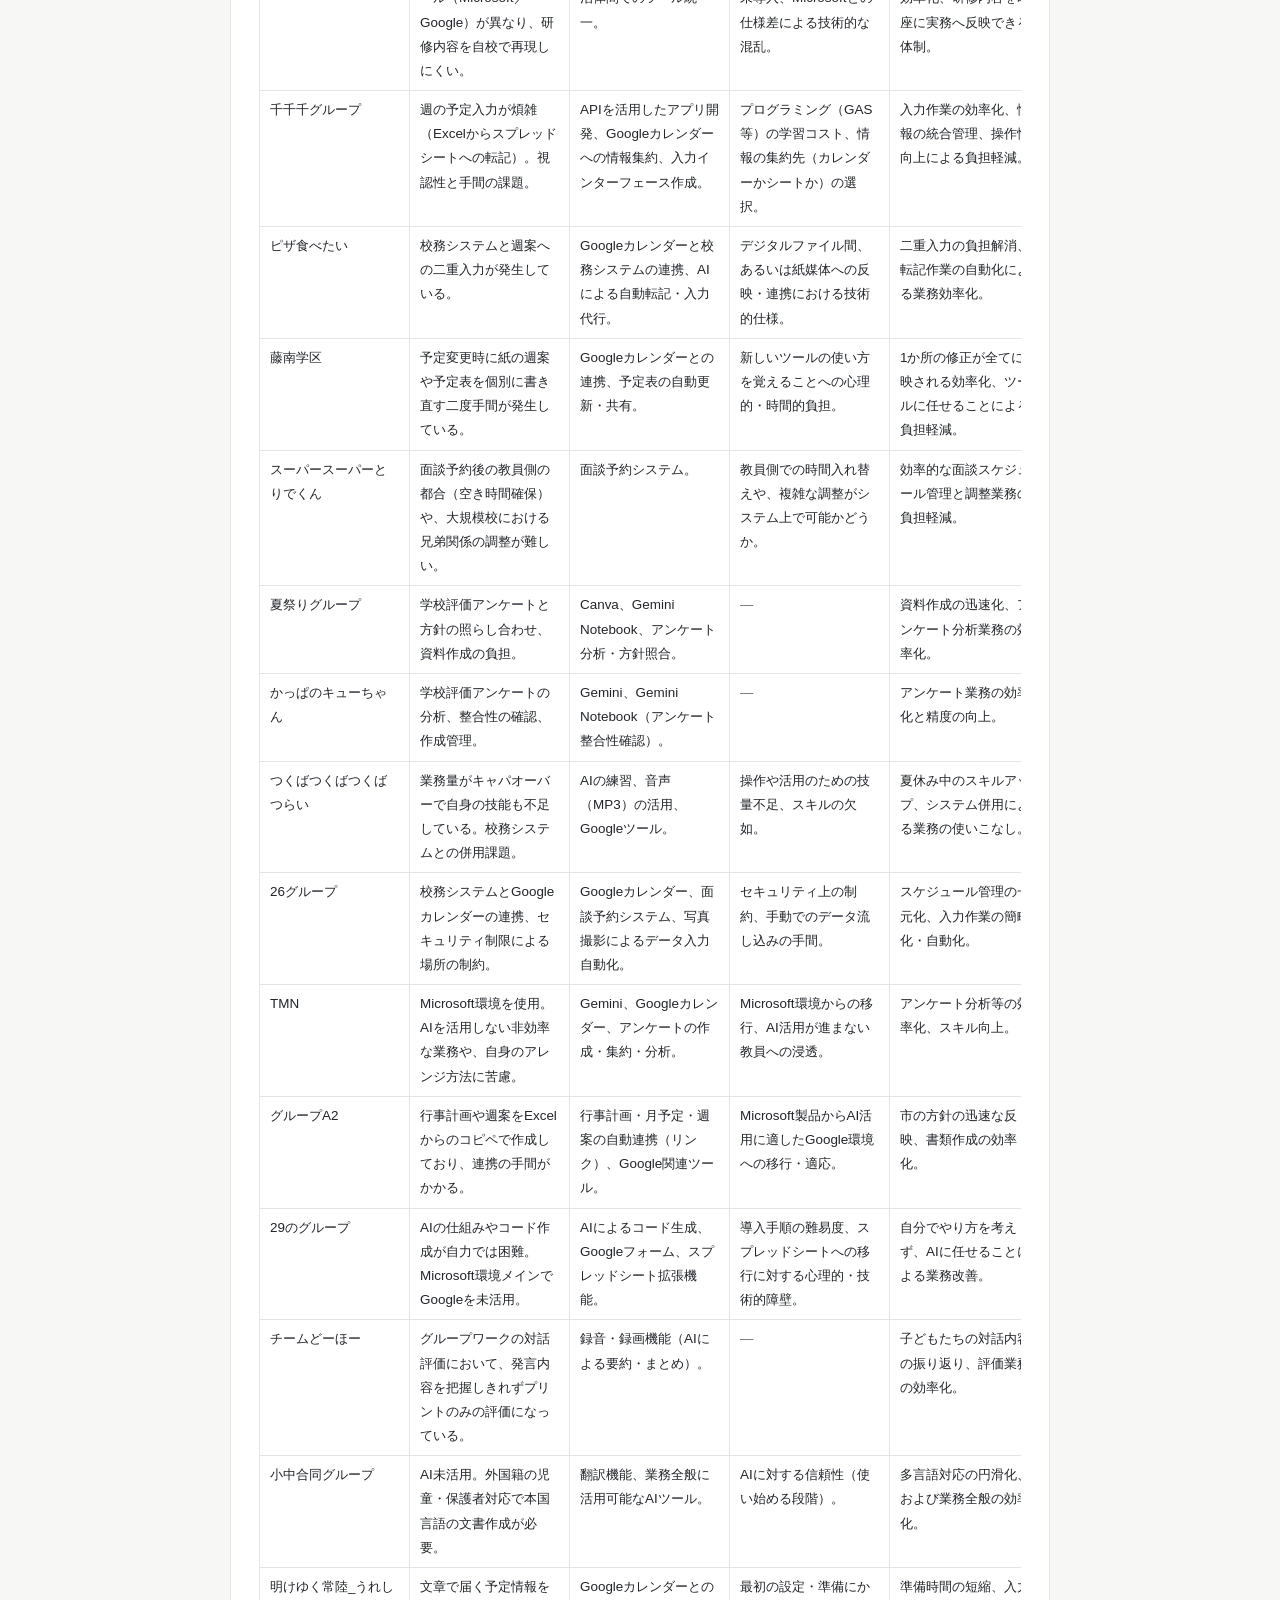
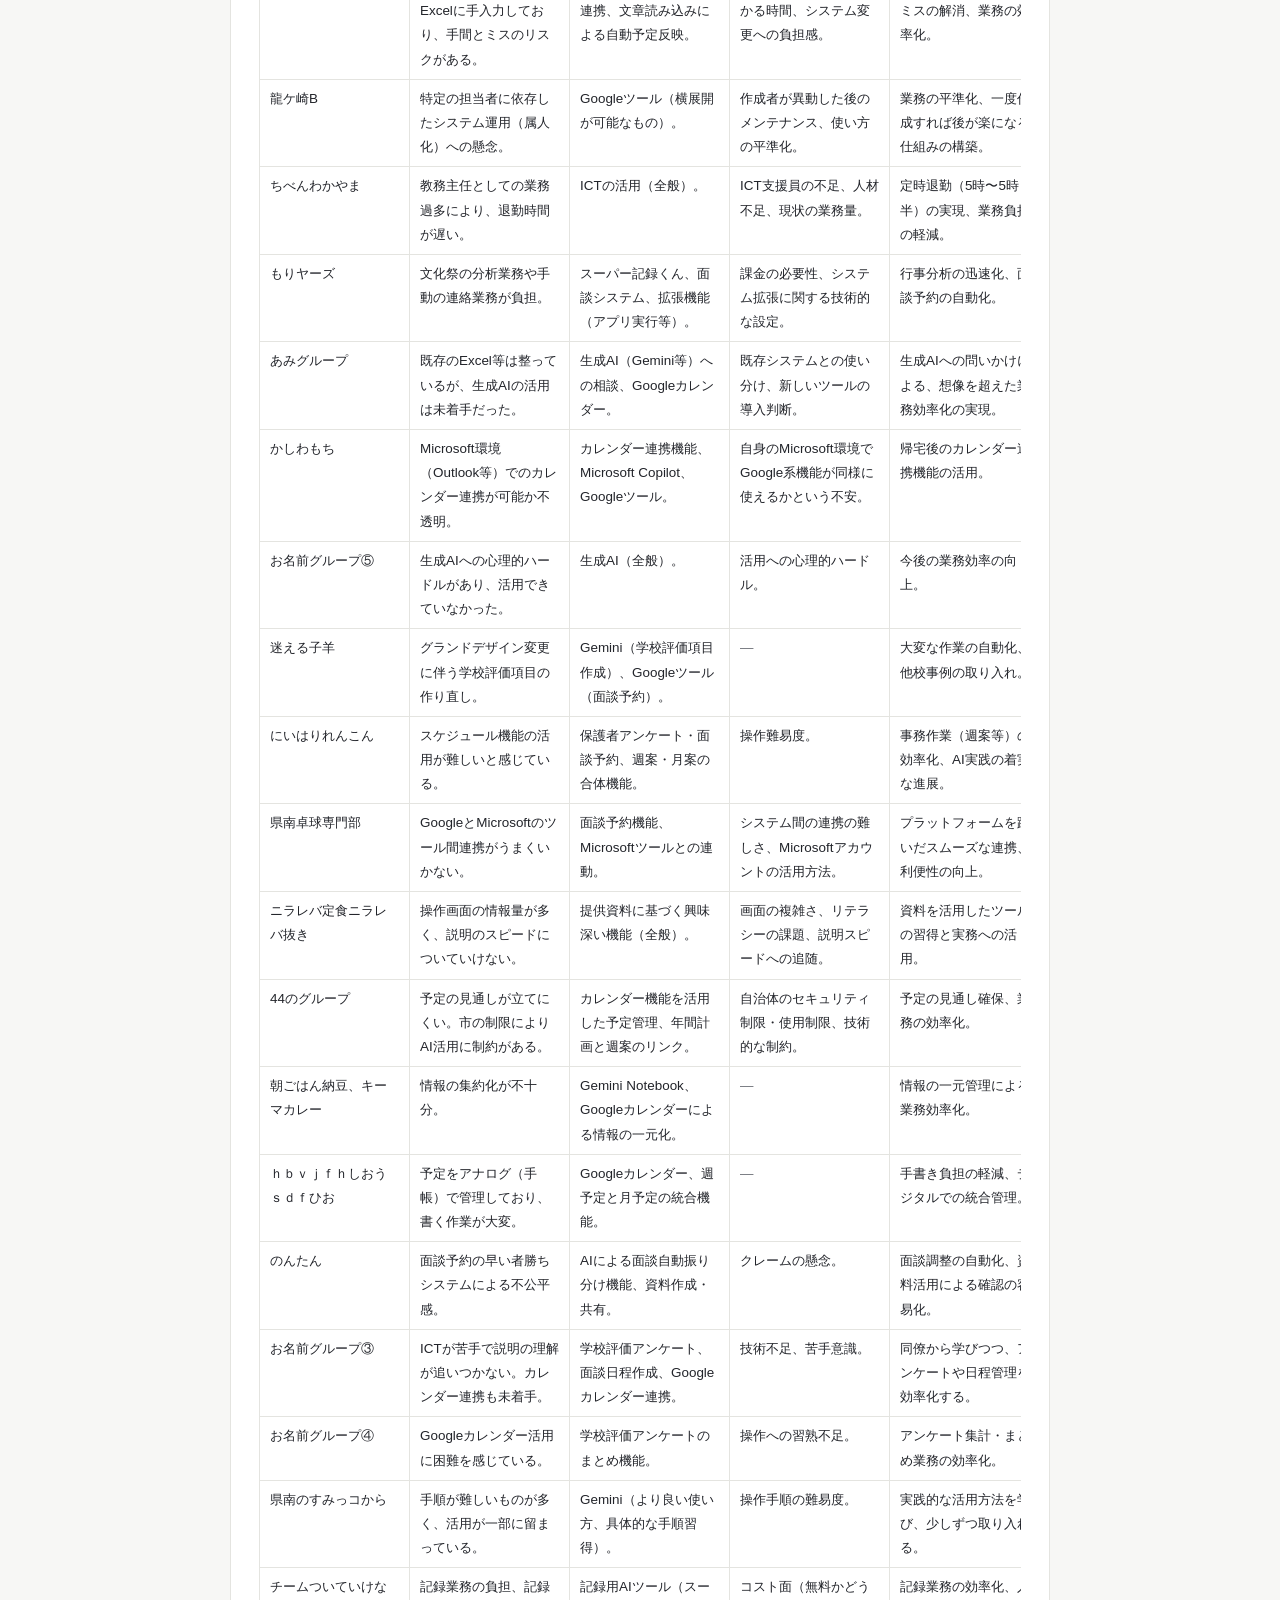
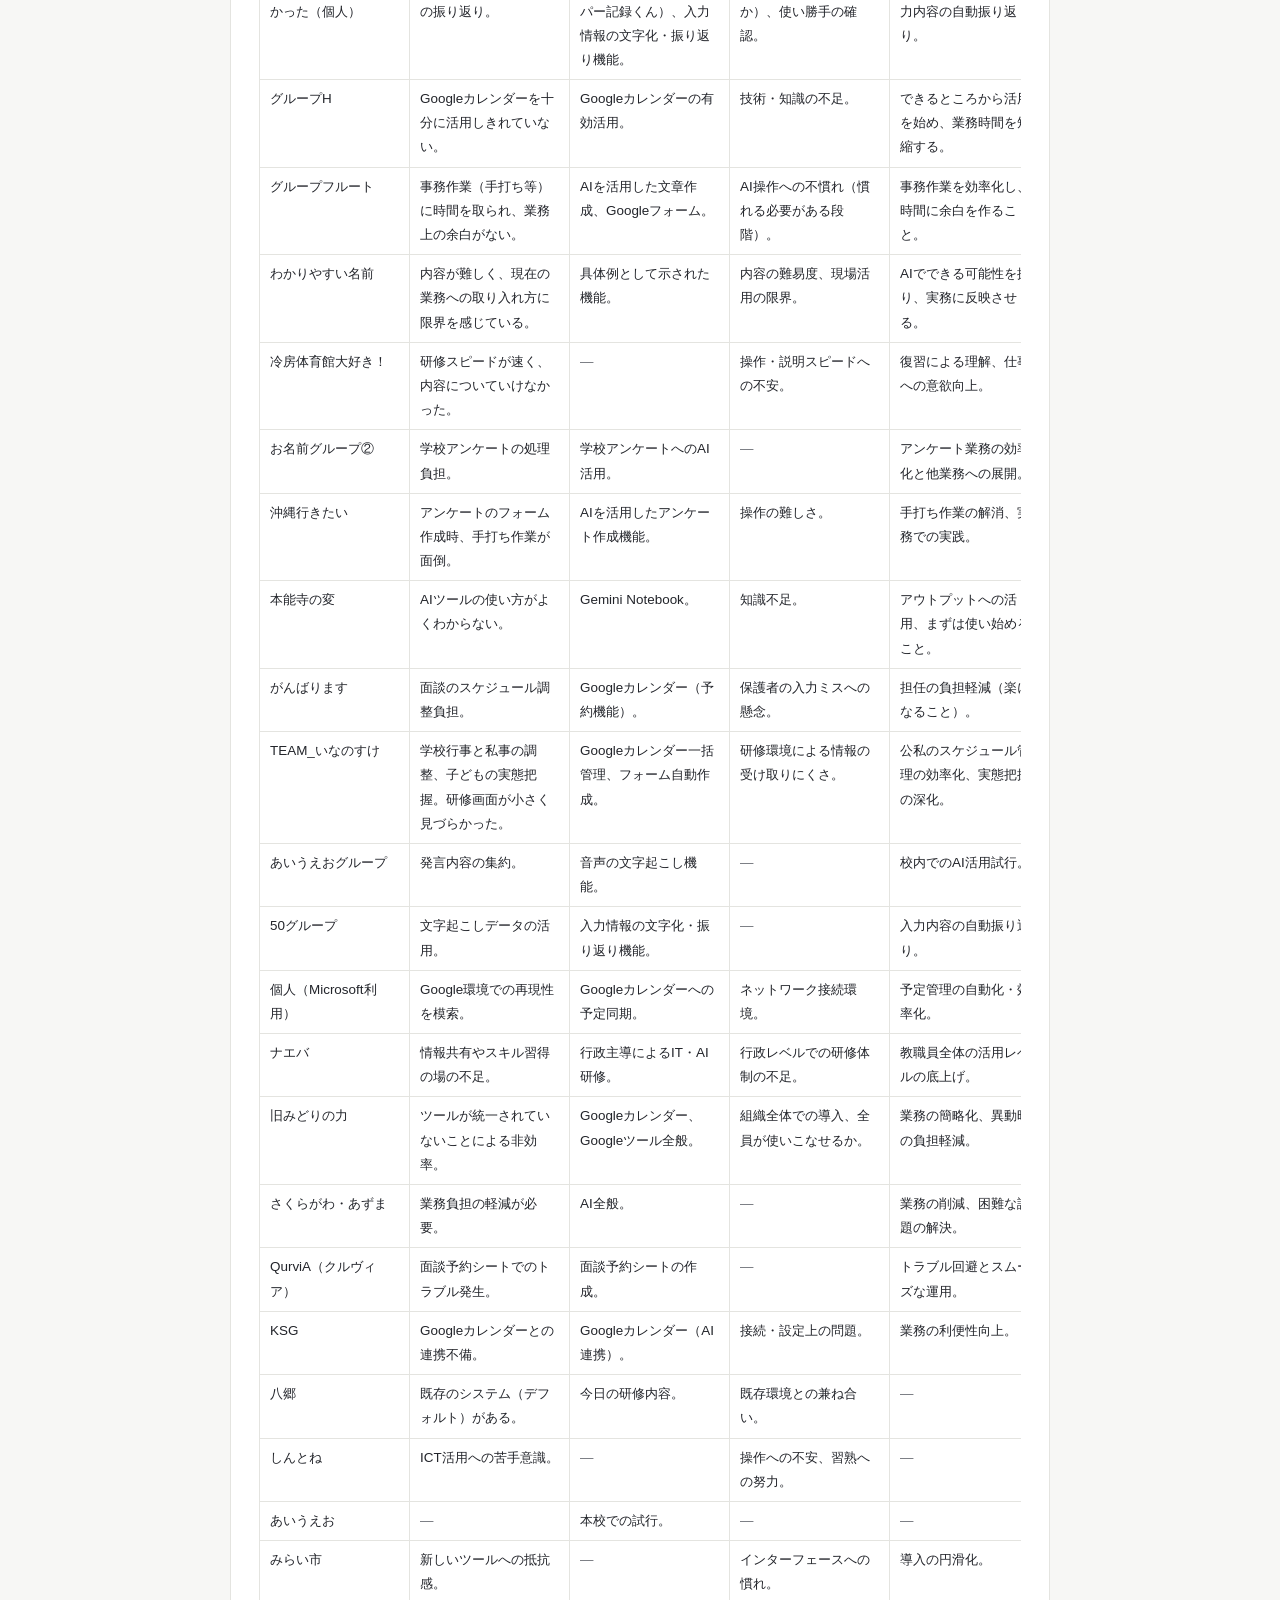
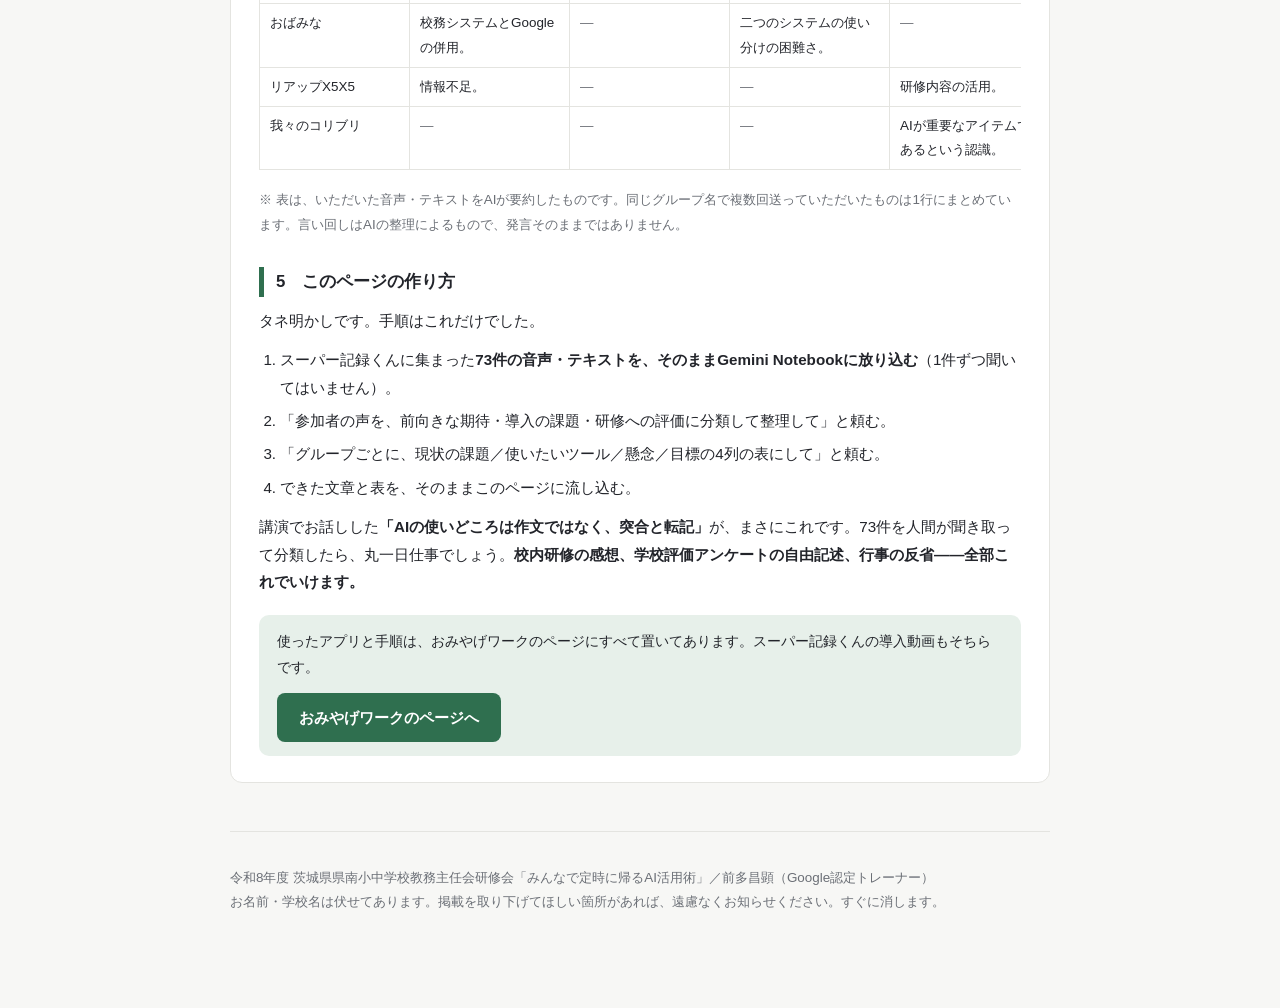
==== commit adc079e1: "グループ名「いしおかみのりくん」を匿名化（ジョニー指示） - 「お名前グループ⑥」に置き換え - 匿名化の注記も①〜⑥に更新し、「伏せてほしい名前があれば置き換える」旨を明記  Co-Authored" ====
--- a/furikaeri/index.html
+++ b/furikaeri/index.html
@@ -74,7 +74,7 @@
 </header>
 
 <p class="fake anon">
-  <strong>お名前は伏せてあります。</strong>グループ名に個人のお名前が入っていたものは「お名前グループ①〜⑤」に、学校名が入っていたものは「◯◯小」等に置き換えました。市町村名は、みなさんがご自分で名乗られたものなのでそのまま残しています。中身の言葉は変えていません。
+  <strong>お名前は伏せてあります。</strong>グループ名に個人のお名前が入っていたものは「お名前グループ①〜⑥」に、学校名が入っていたものは「◯◯小」等に置き換えました。中身の言葉は変えていません。<strong>伏せてほしいグループ名があれば、お知らせいただければすぐに置き換えます。</strong>
 </p>
 
 <div class="toolbar">
@@ -177,7 +177,7 @@
 <tr><td>龍ケ崎グループ1</td><td>同じ内容を支援システム、Excel、カレンダーなど3か所に重複入力しており手間がかかっている。</td><td>Gemini、音声入力、メールからのスケジュール自動抽出、Googleフォーム作成。</td><td>重複入力の煩雑さ、AIを使いこなすための操作習熟。</td><td>1回の入力で全システムへ同期し、転記作業を削減して余白を生む。</td></tr>
 <tr><td>元気百倍アンパンマン＆いたずら大好きバイキンマン</td><td>アンケート結果の集約が手作業で非常に面倒。ベテラン教員にも分かりやすく整理する必要がある。</td><td>文字起こし分析、スプレッドシートでのAI活用、面談計画・通知の自動印刷、フォーム回答の自動集約。</td><td>自分で設定・運用できるかという不安、IT不慣れな教員への配慮と共有の難しさ。</td><td>集約作業の自動化、面談準備や書類作成事務の効率化。</td></tr>
 <tr><td>お名前グループ①</td><td>面談予約の調整に時間がかかる（フォーム回答を手動で組み合わせている）。早い者勝ちによる不公平感。</td><td>Gemini（アンケート作成、テキスト化）、面談予約の自動化ツール。</td><td>保護者からのクレーム（仕事中の人が不利等）、即時予約決定への抵抗（教員側の調整余地）。</td><td>アンケート作成の簡略化、面談日程調整の自動化による時間削減。</td></tr>
-<tr><td>いしおかみのりくんグループ</td><td>三者面談の予約調整やアンケート作成の事務負担、プロンプト作成能力の不足。</td><td>Googleフォーム（面談予約）、Gemini Notebook、Gemini（アンケート項目修正）。</td><td>教員のITスキル差、少人数学級での導入コストに対する迷い。</td><td>担任の負担軽減（10分でも短縮）、校務の質向上、事務作業の効率化。</td></tr>
+<tr><td>お名前グループ⑥</td><td>三者面談の予約調整やアンケート作成の事務負担、プロンプト作成能力の不足。</td><td>Googleフォーム（面談予約）、Gemini Notebook、Gemini（アンケート項目修正）。</td><td>教員のITスキル差、少人数学級での導入コストに対する迷い。</td><td>担任の負担軽減（10分でも短縮）、校務の質向上、事務作業の効率化。</td></tr>
 <tr><td>チームついていけなかった</td><td>AIの進化や活用スピードについていけず、業務負担が大きい。重要性は理解しているが活用が追いつかない。</td><td>AIによる文章・週案作成、面談予約システムの自動化、AIによる代筆。</td><td>システム構築の技術的な壁、学校全体への定着・浸透における周囲からの反発。</td><td>業務の改善・軽減、定時退勤の実現。</td></tr>
 <tr><td>グループ1</td><td>紙ベースの業務（面談予約・連絡・週案）が多く二重の手間が発生。ICT導入への反対意見や保護者への伝達不足。</td><td>Googleフォーム（面談予約）、Gemini、Googleカレンダー、スクリレ（連絡ツール）。</td><td>ICT活用への根強い反対意見、紙文化を好む層の存在、操作や集計・振り分け方法への不安。</td><td>面談予約の効率化、校務負担の軽減、業務のデジタル化によるスピード向上。</td></tr>
 <tr><td>12グループ</td><td>面談予約での兄弟関係の調整、週案作成の負担。MicrosoftとGoogle環境の混在による制約。</td><td>面談システム、Gemini Notebook、AIによる週案作成、Googleツールの再利用機能。</td><td>兄弟のスケジュール調整の難しさ、学校現場におけるGoogleツールの利用制限。</td><td>面談予約の効率化、週案作成の自動化・効率化。</td></tr>
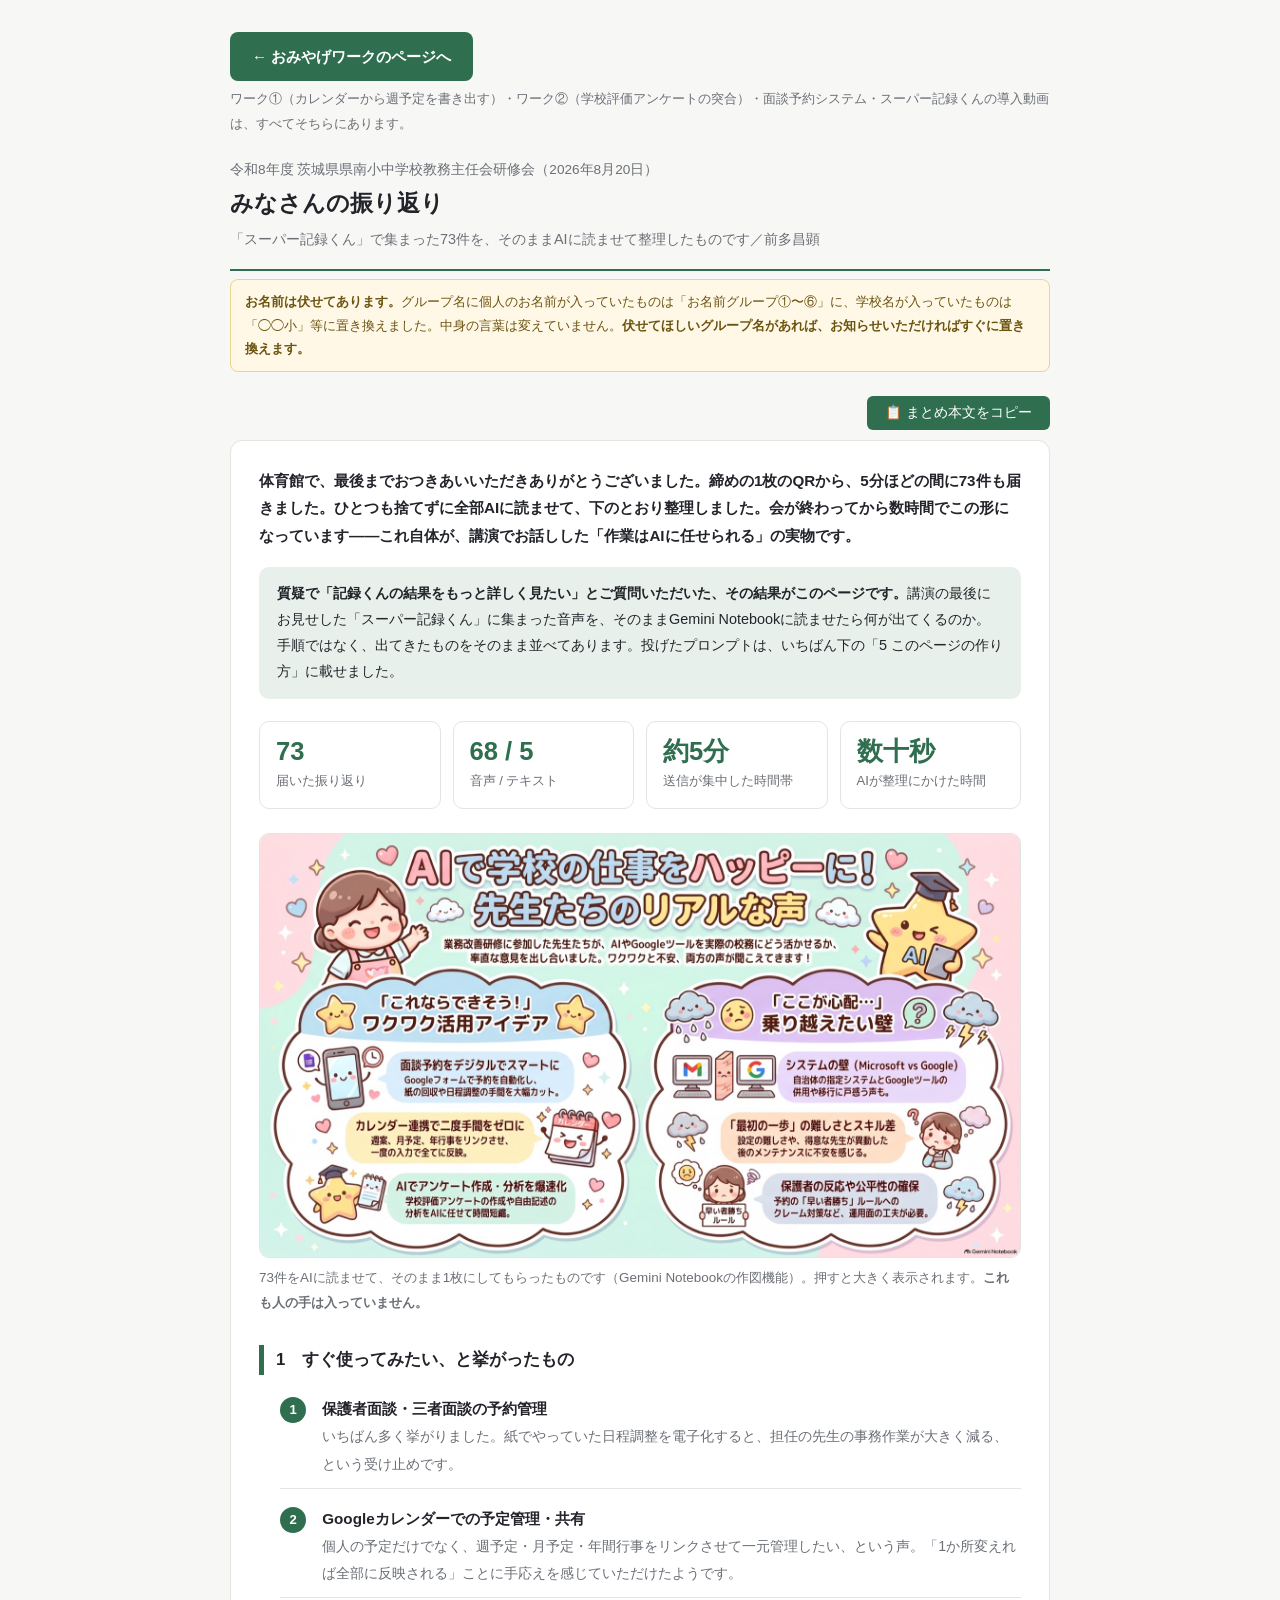
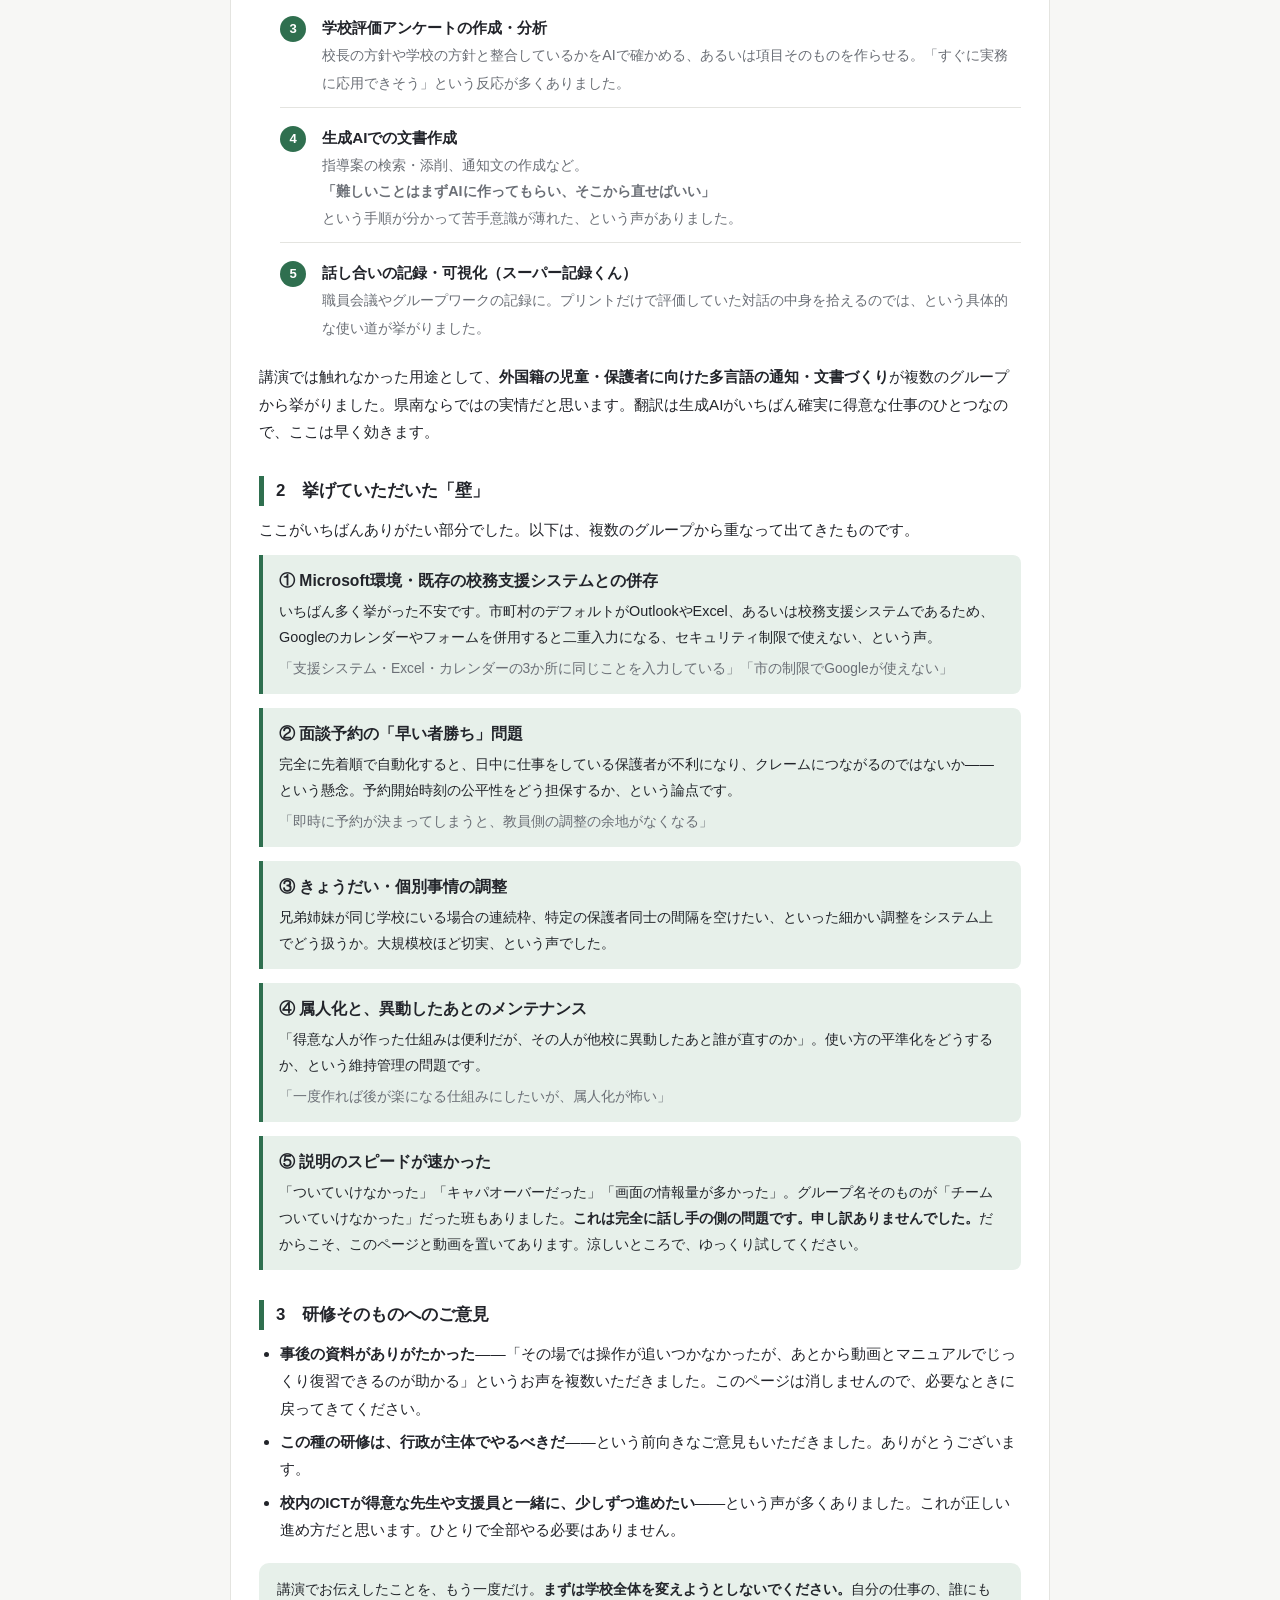
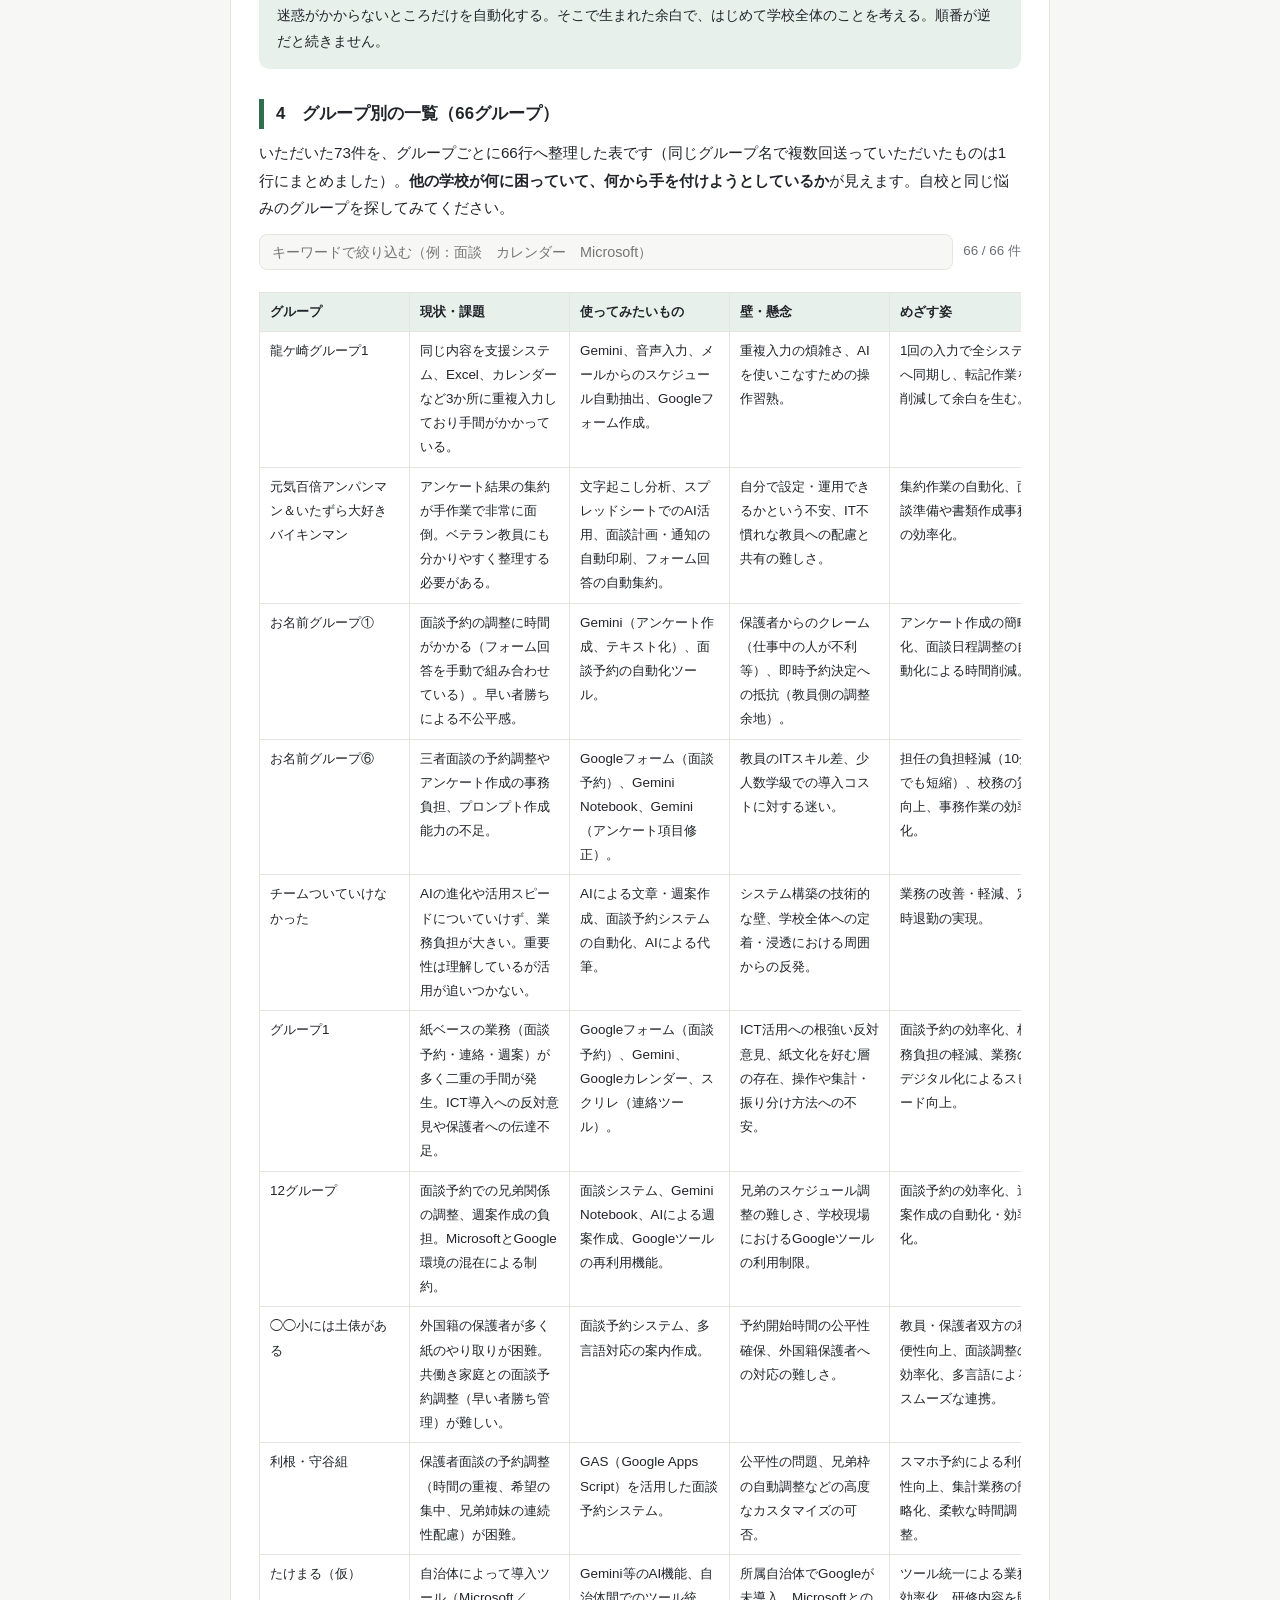
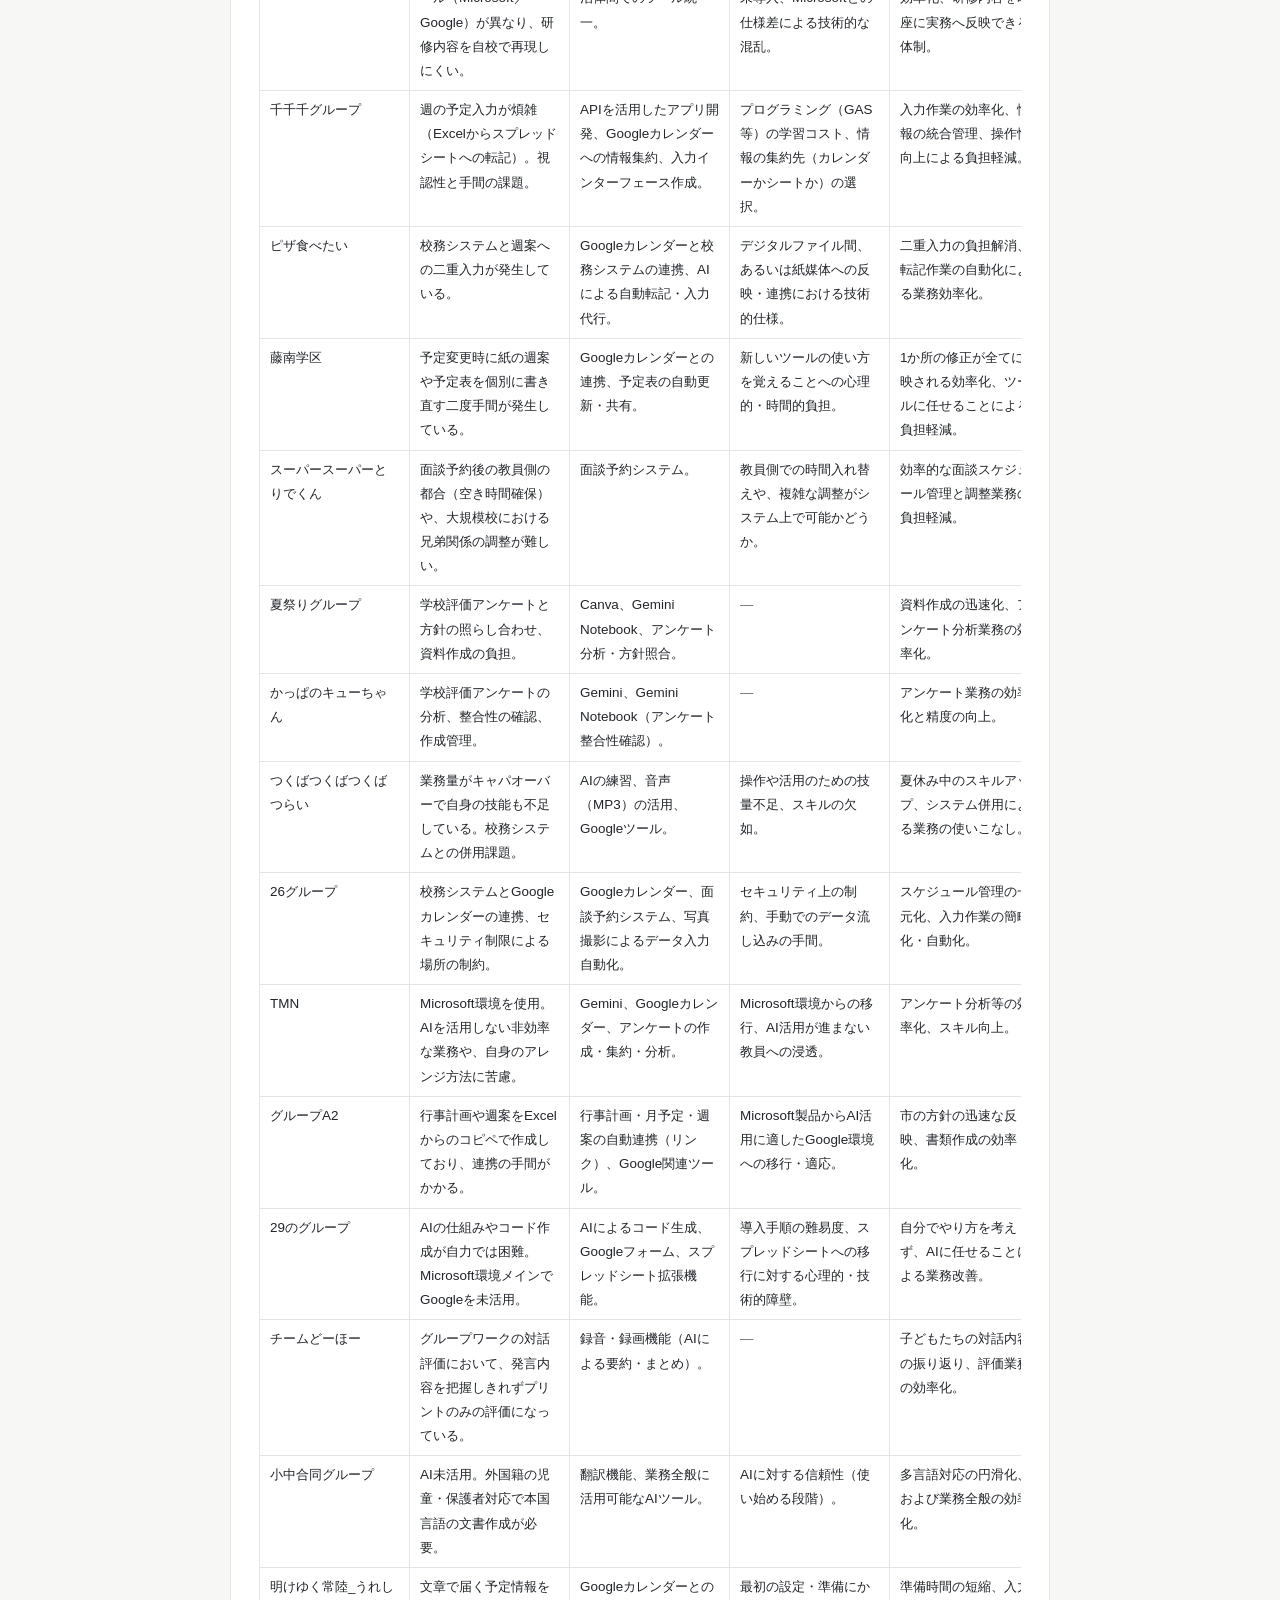
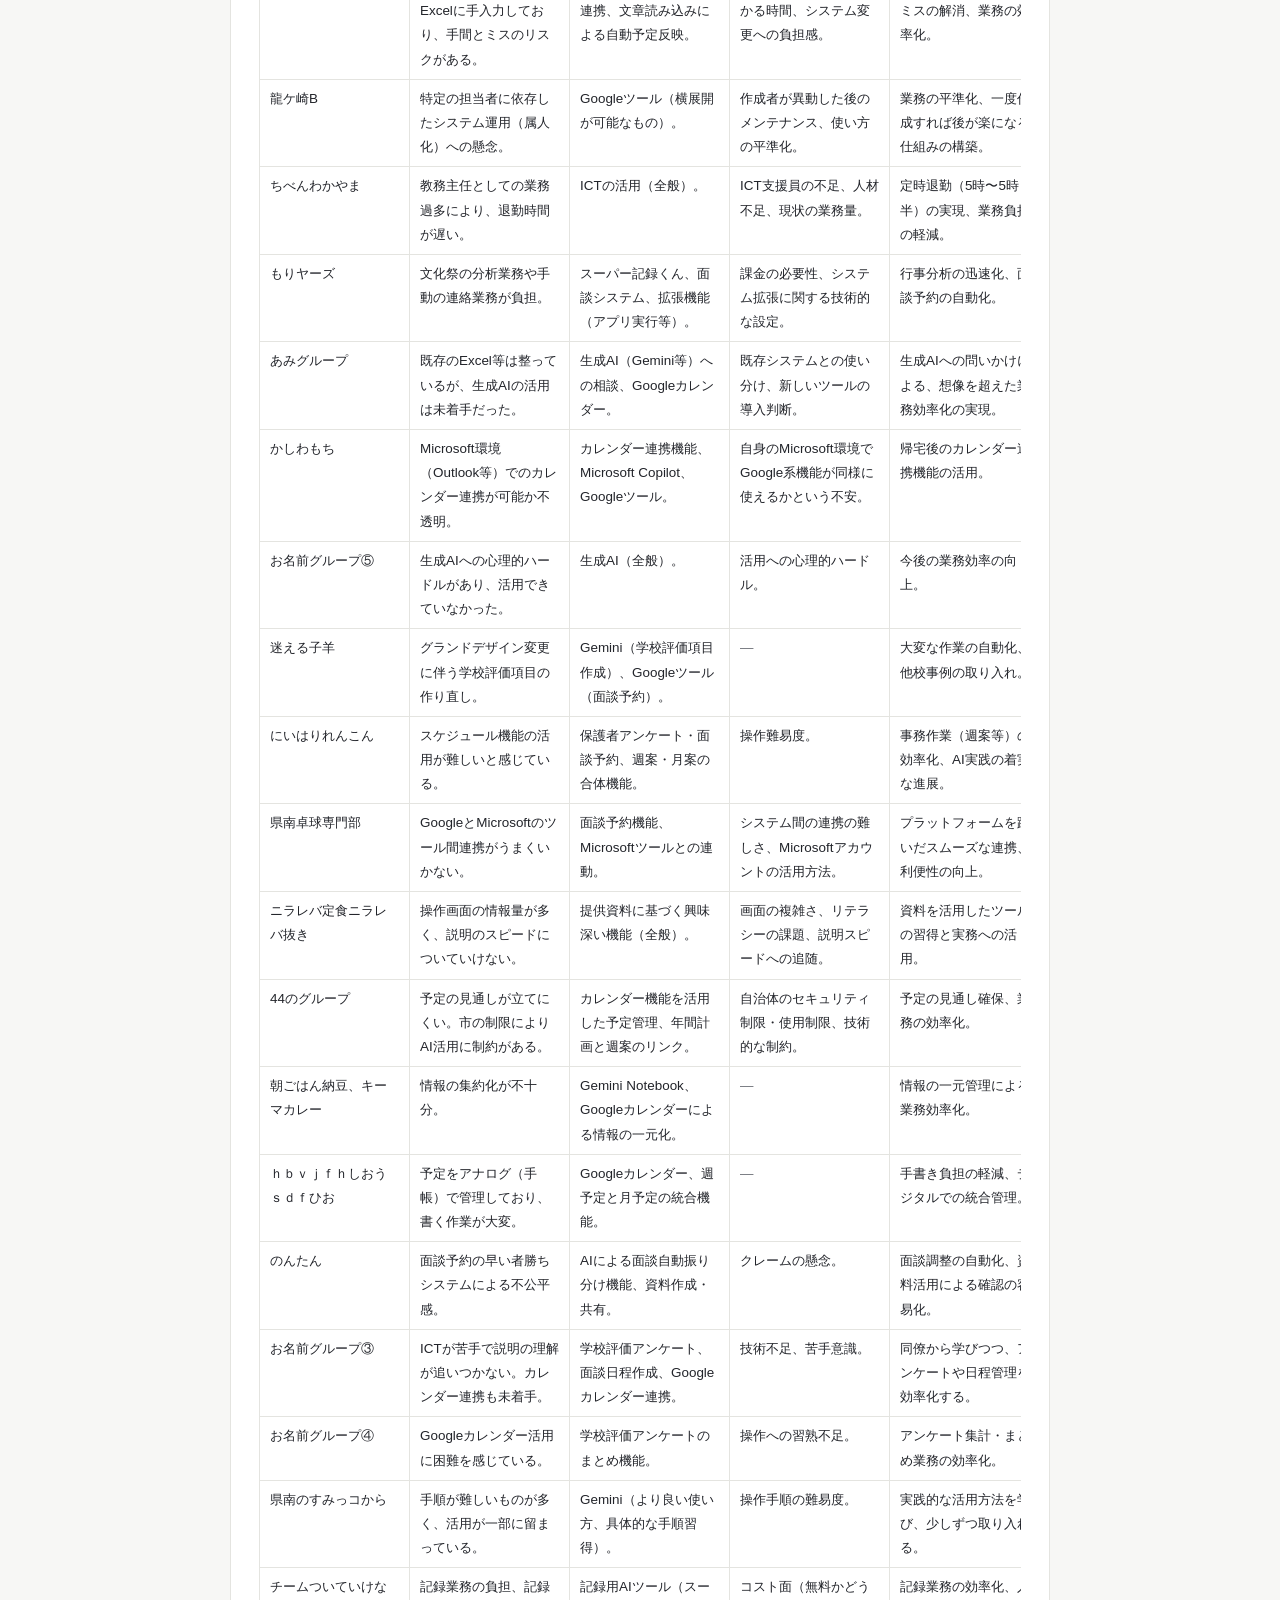
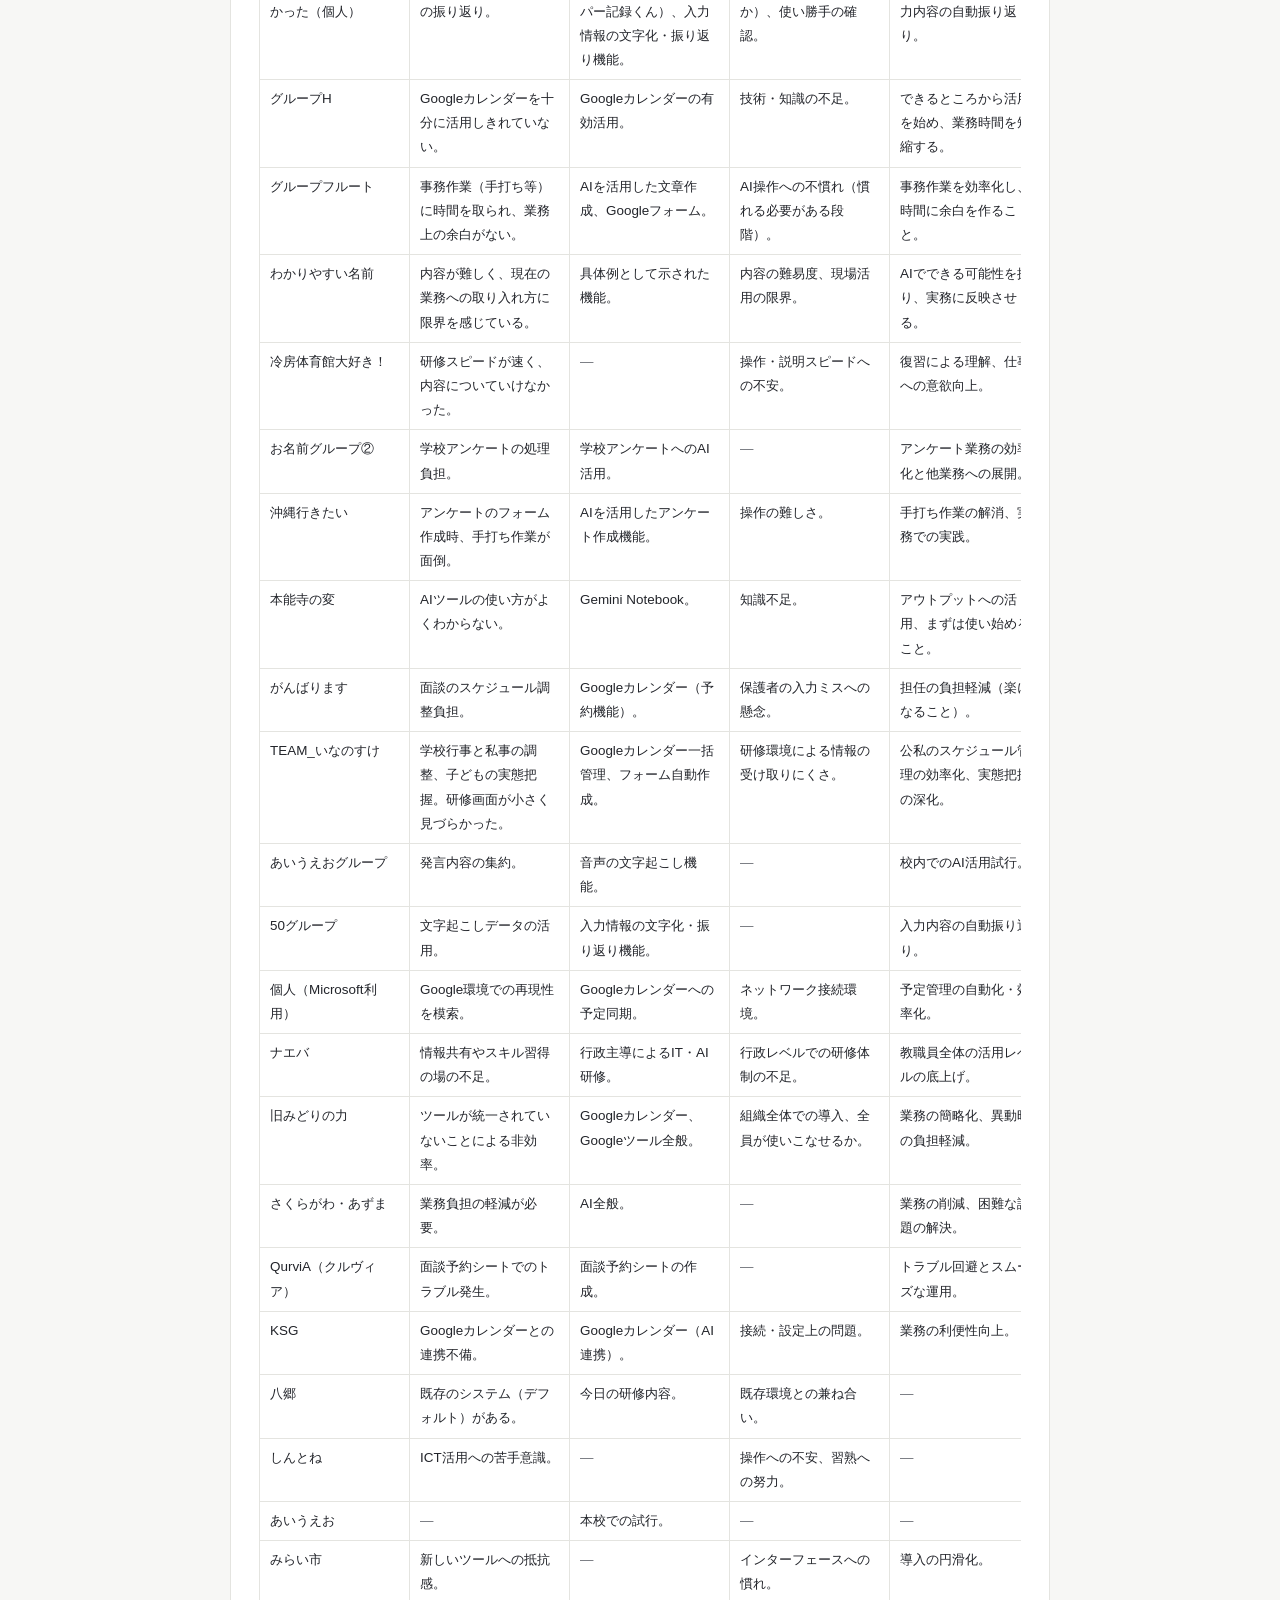
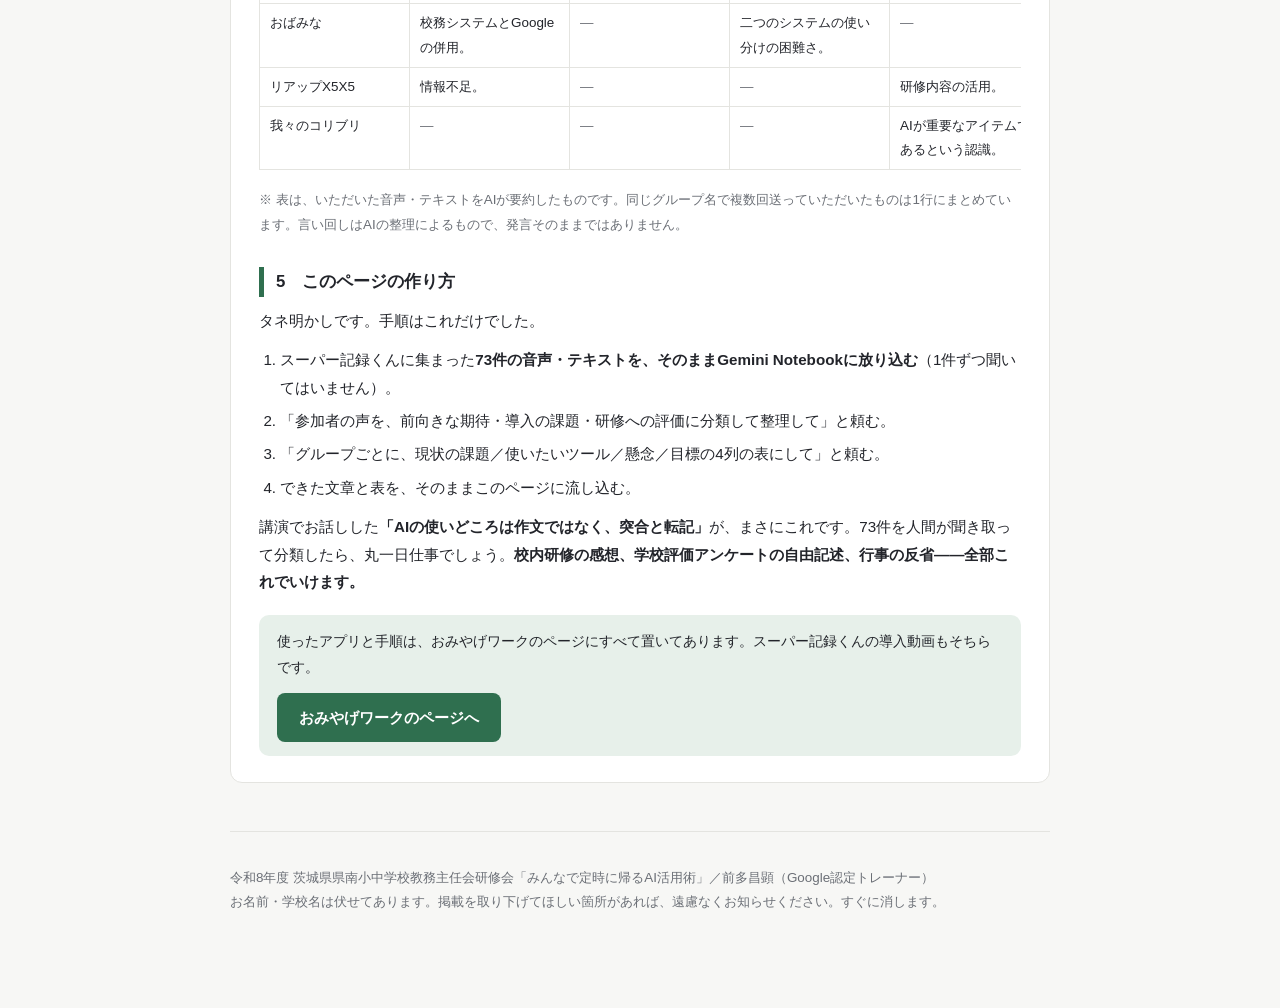
==== commit f77fbdec: "事実誤認の修正: 体育館には冷房があった - 振り返りページ冒頭の「暑い体育館で」を削除（会場は冷房が効いていた） - グループ名「冷房体育館大好き！」は皮肉ではなく素直な感想だった  Co-Auth" ====
--- a/furikaeri/index.html
+++ b/furikaeri/index.html
@@ -83,7 +83,7 @@
 
 <div class="docbody" id="body">
 
-<p class="lead-doc">暑い体育館で、最後までおつきあいいただきありがとうございました。締めの1枚のQRから、5分ほどの間に73件も届きました。<strong>ひとつも捨てずに全部AIに読ませて</strong>、下のとおり整理しました。会が終わってから数時間でこの形になっています——これ自体が、講演でお話しした「作業はAIに任せられる」の実物です。</p>
+<p class="lead-doc">体育館で、最後までおつきあいいただきありがとうございました。締めの1枚のQRから、5分ほどの間に73件も届きました。<strong>ひとつも捨てずに全部AIに読ませて</strong>、下のとおり整理しました。会が終わってから数時間でこの形になっています——これ自体が、講演でお話しした「作業はAIに任せられる」の実物です。</p>
 
 <div class="note-after" style="margin-top:0;margin-bottom:22px">
   <p><strong>質疑で「記録くんの結果をもっと詳しく見たい」とご質問いただいた、その結果がこのページです。</strong>講演の最後にお見せした「スーパー記録くん」に集まった音声を、そのままGemini Notebookに読ませたら何が出てくるのか。手順ではなく、出てきたものをそのまま並べてあります。投げたプロンプトは、いちばん下の「5 このページの作り方」に載せました。</p>
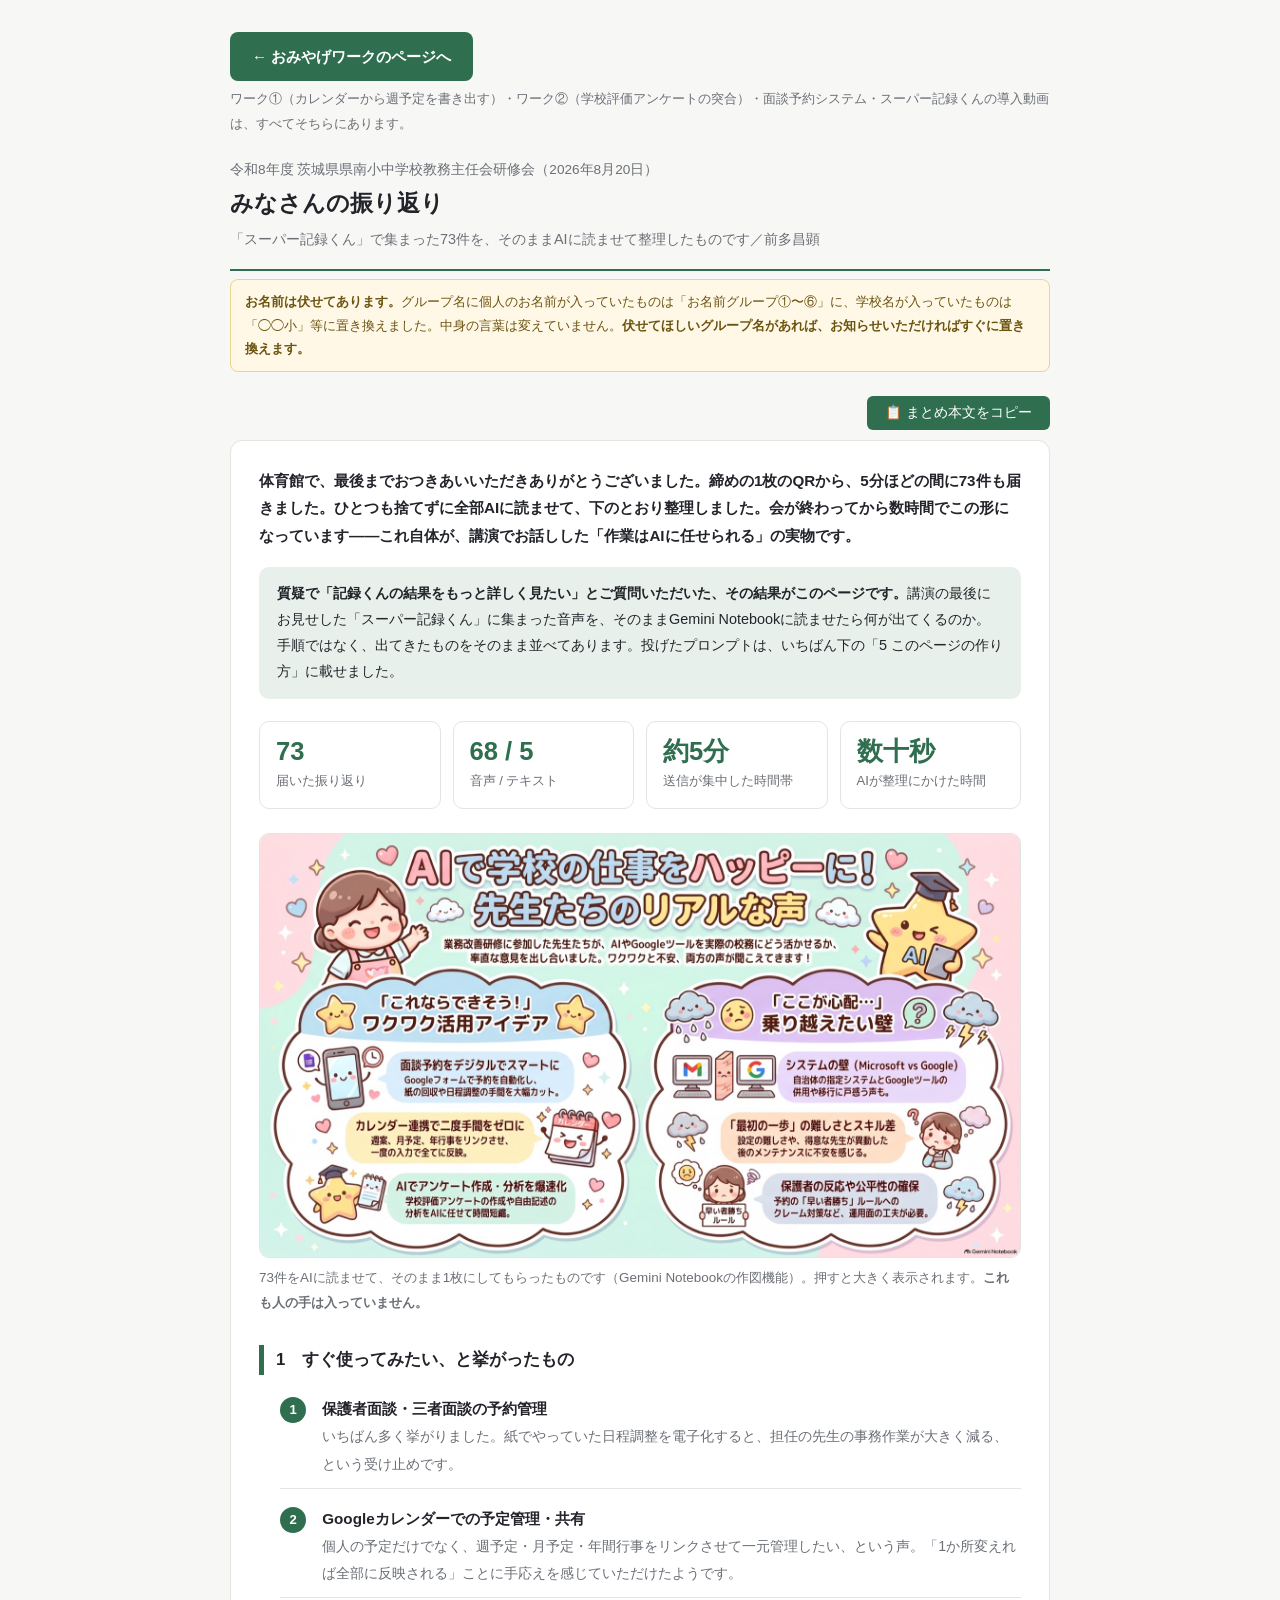
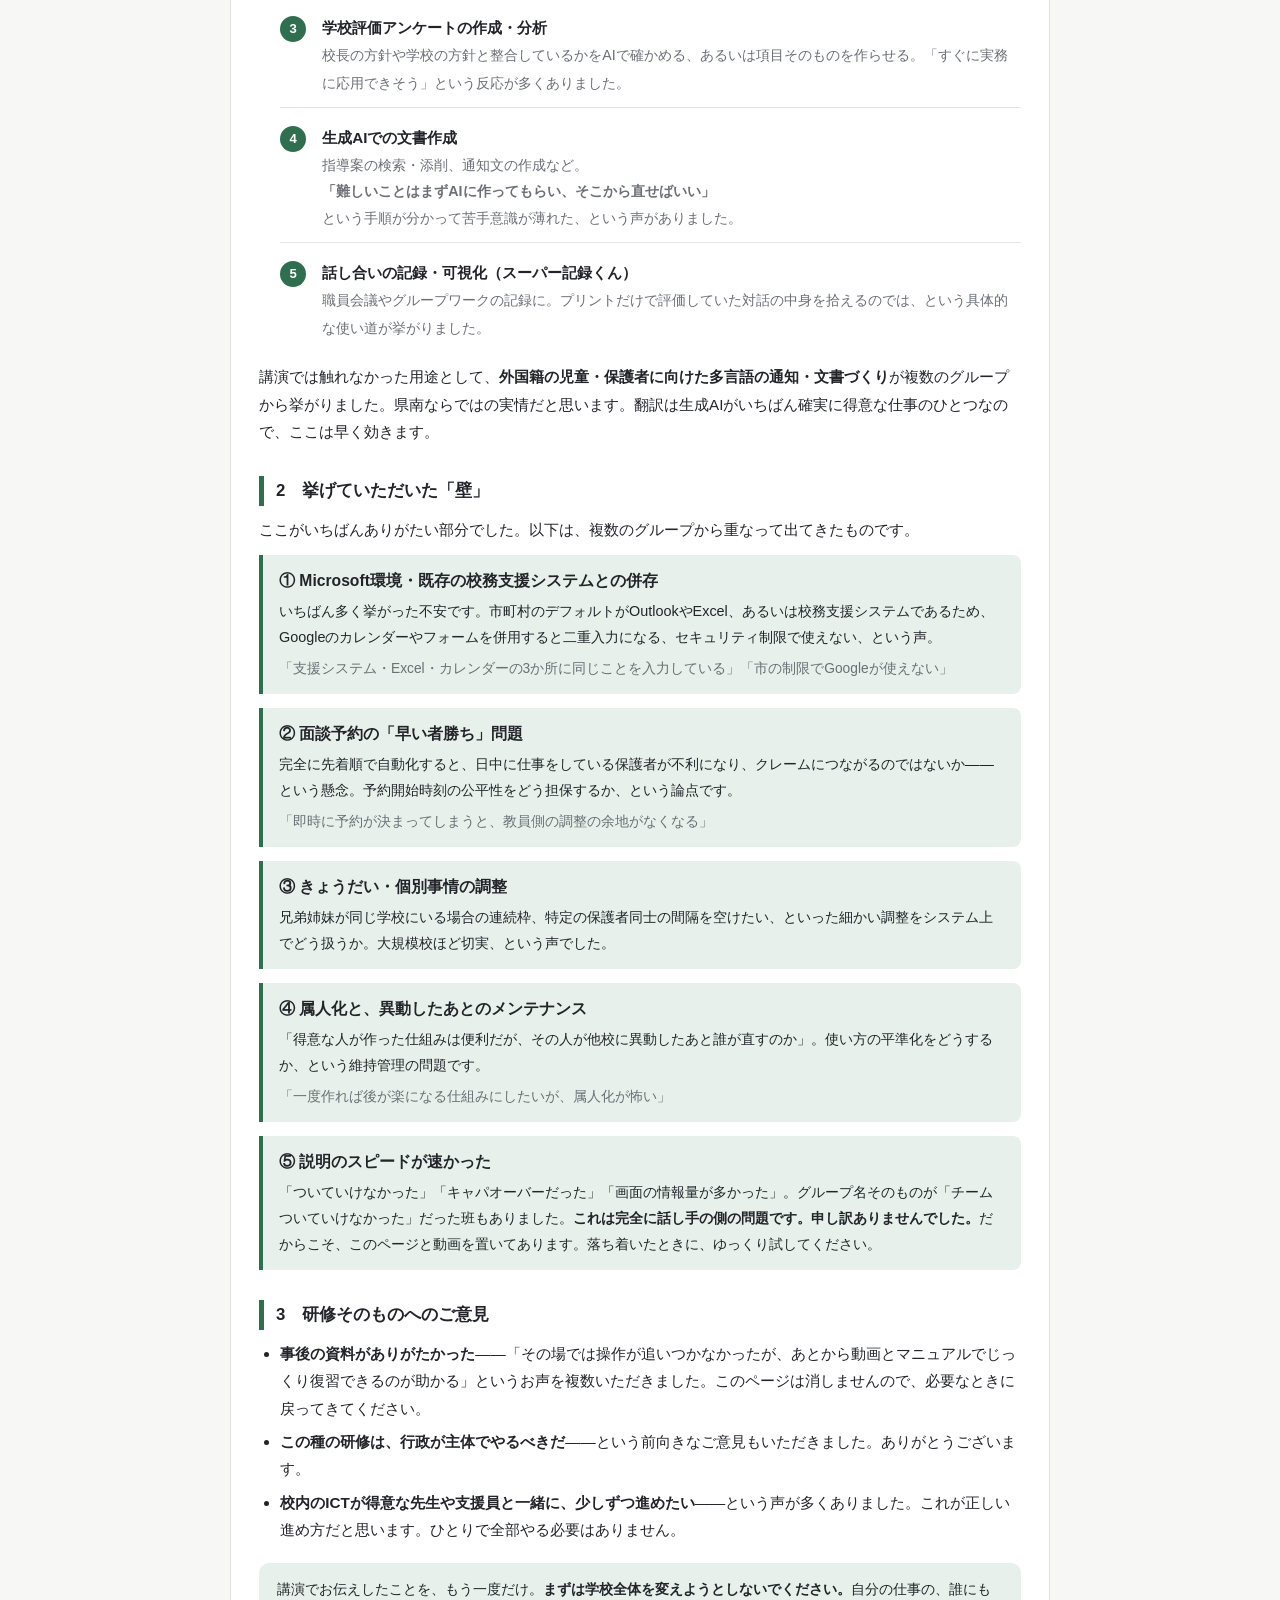
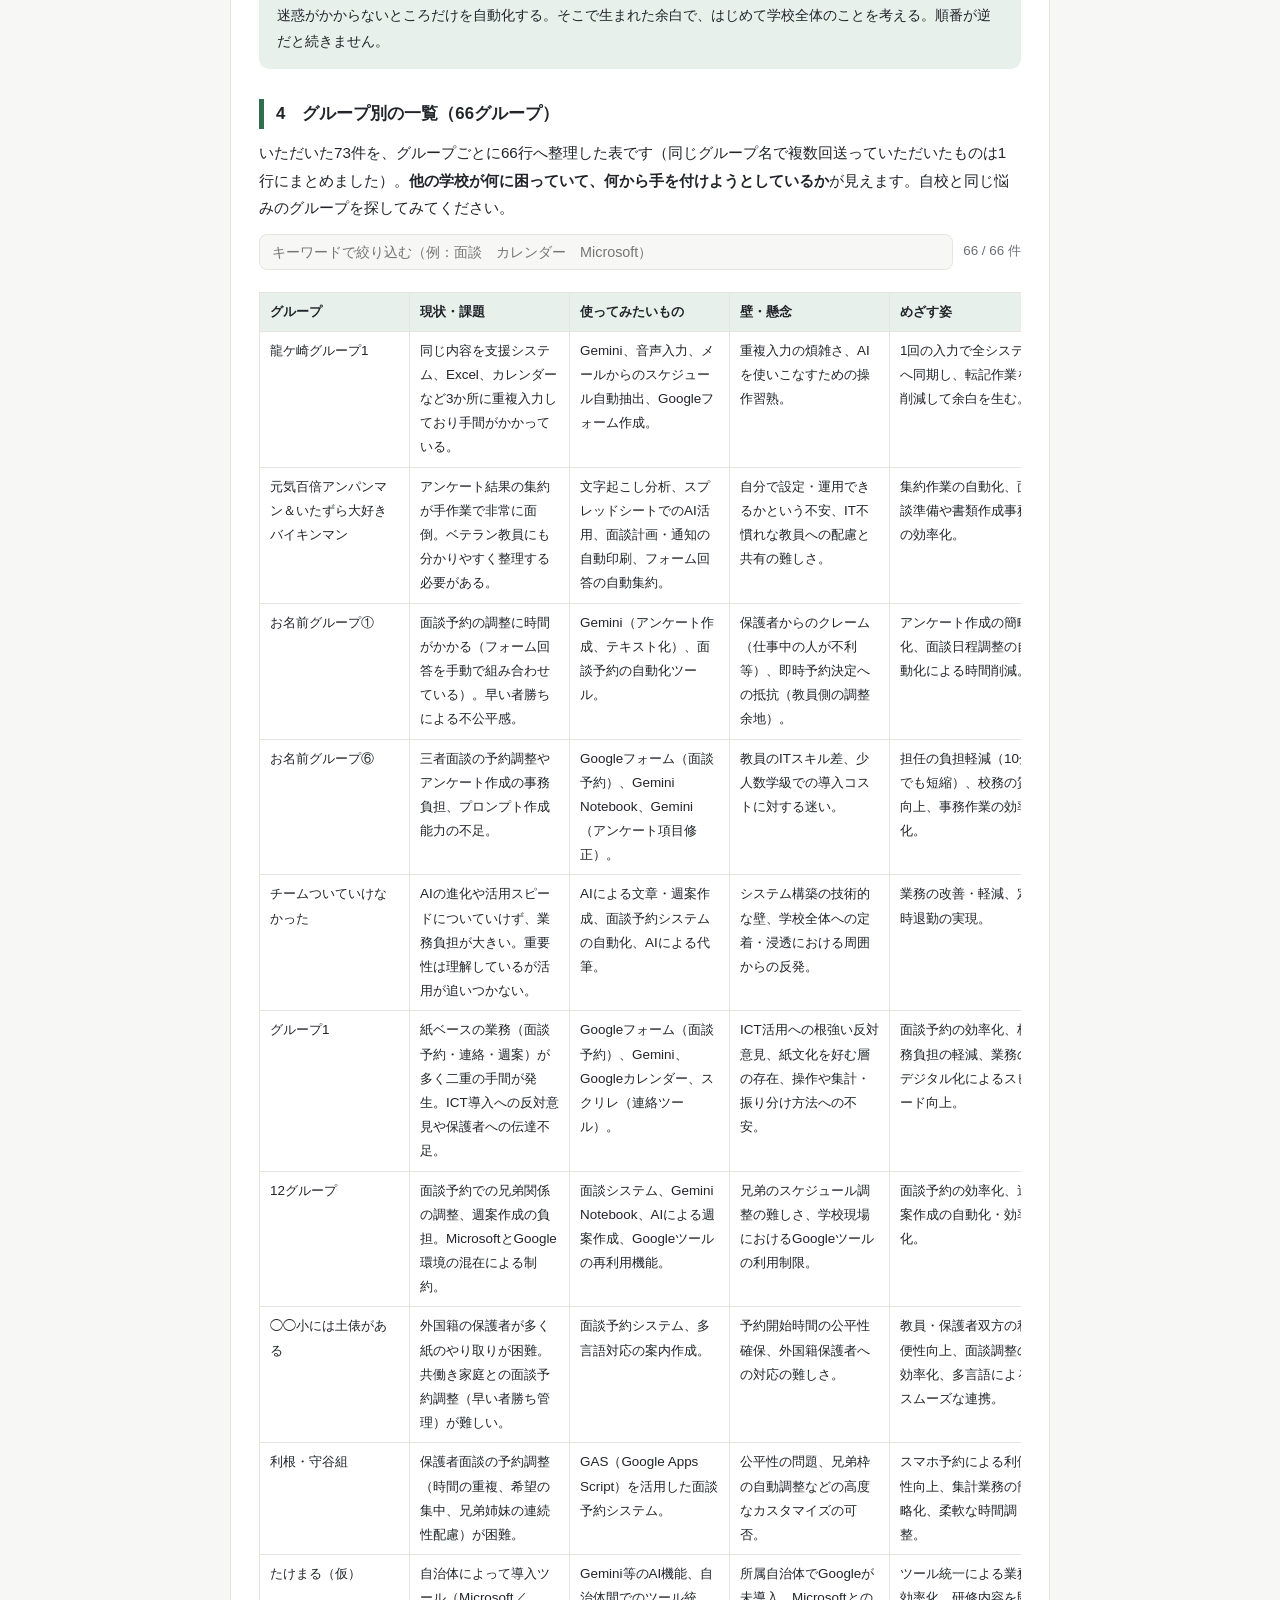
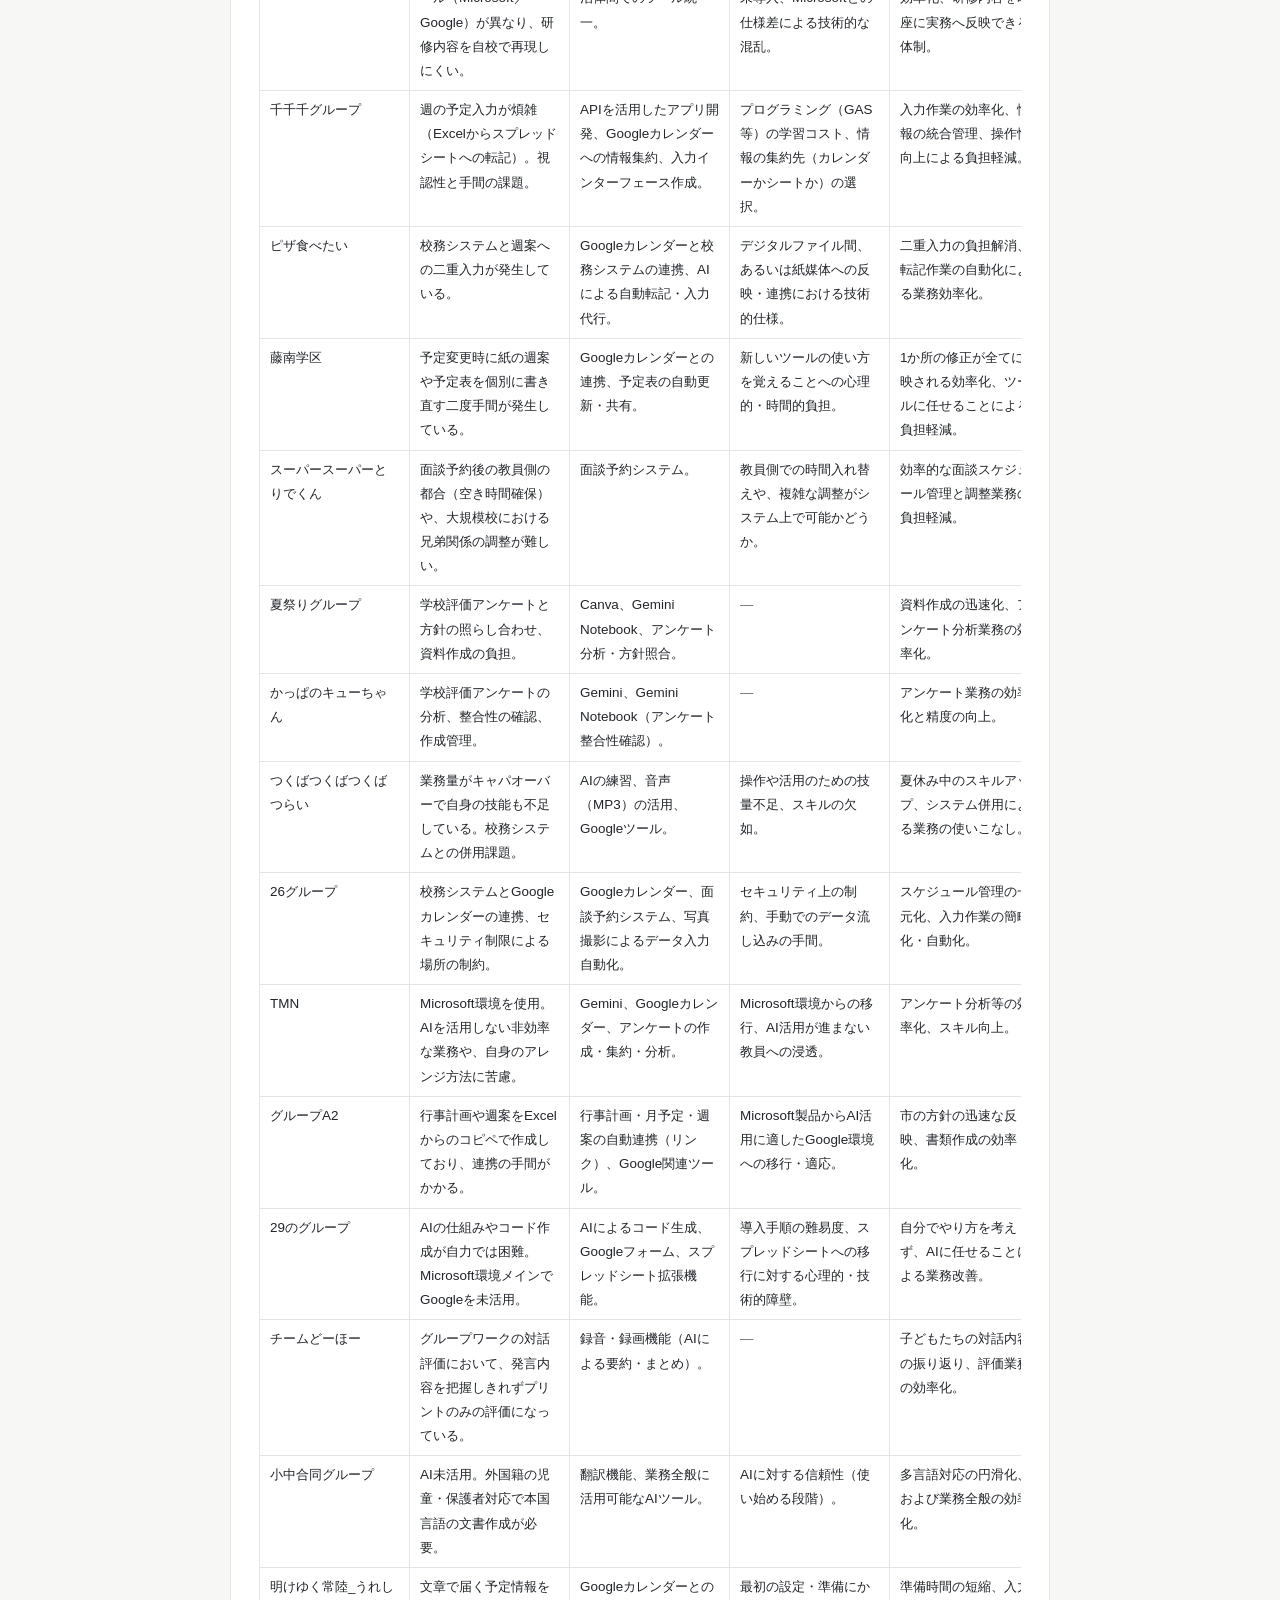
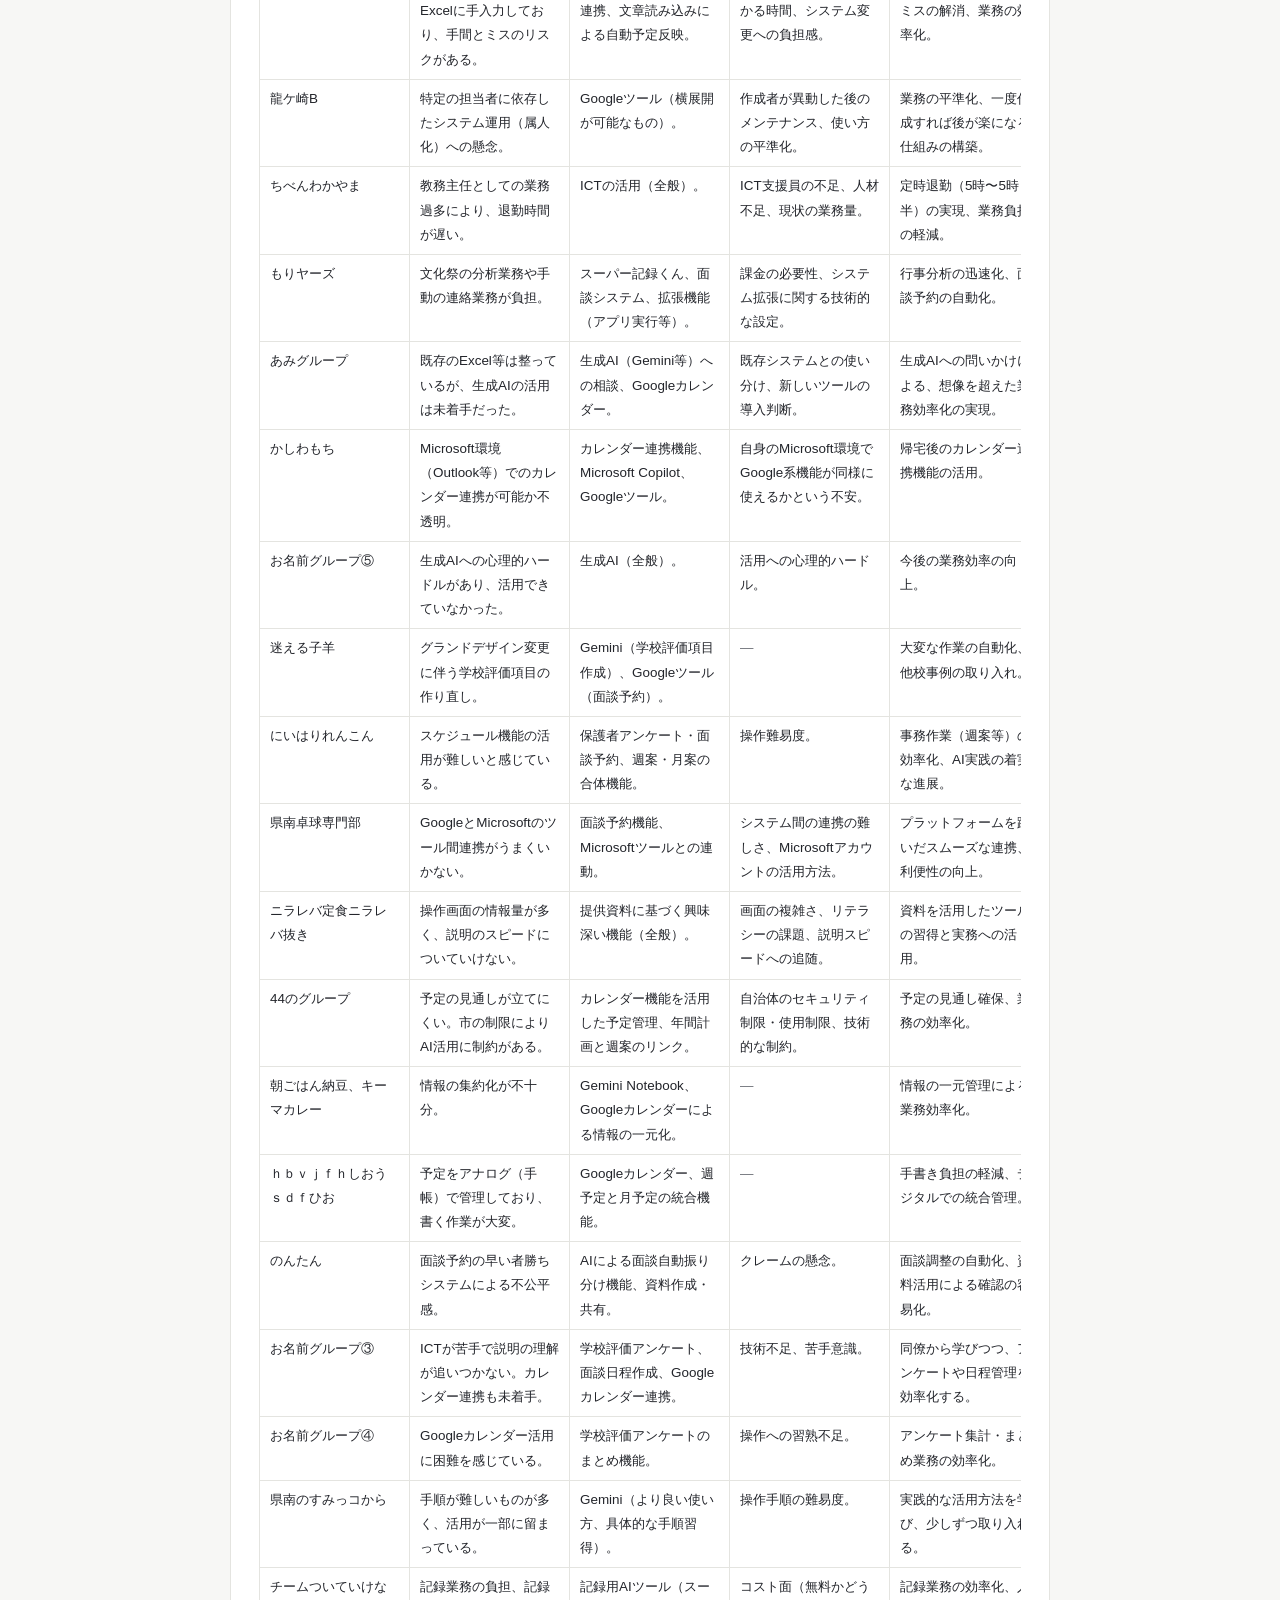
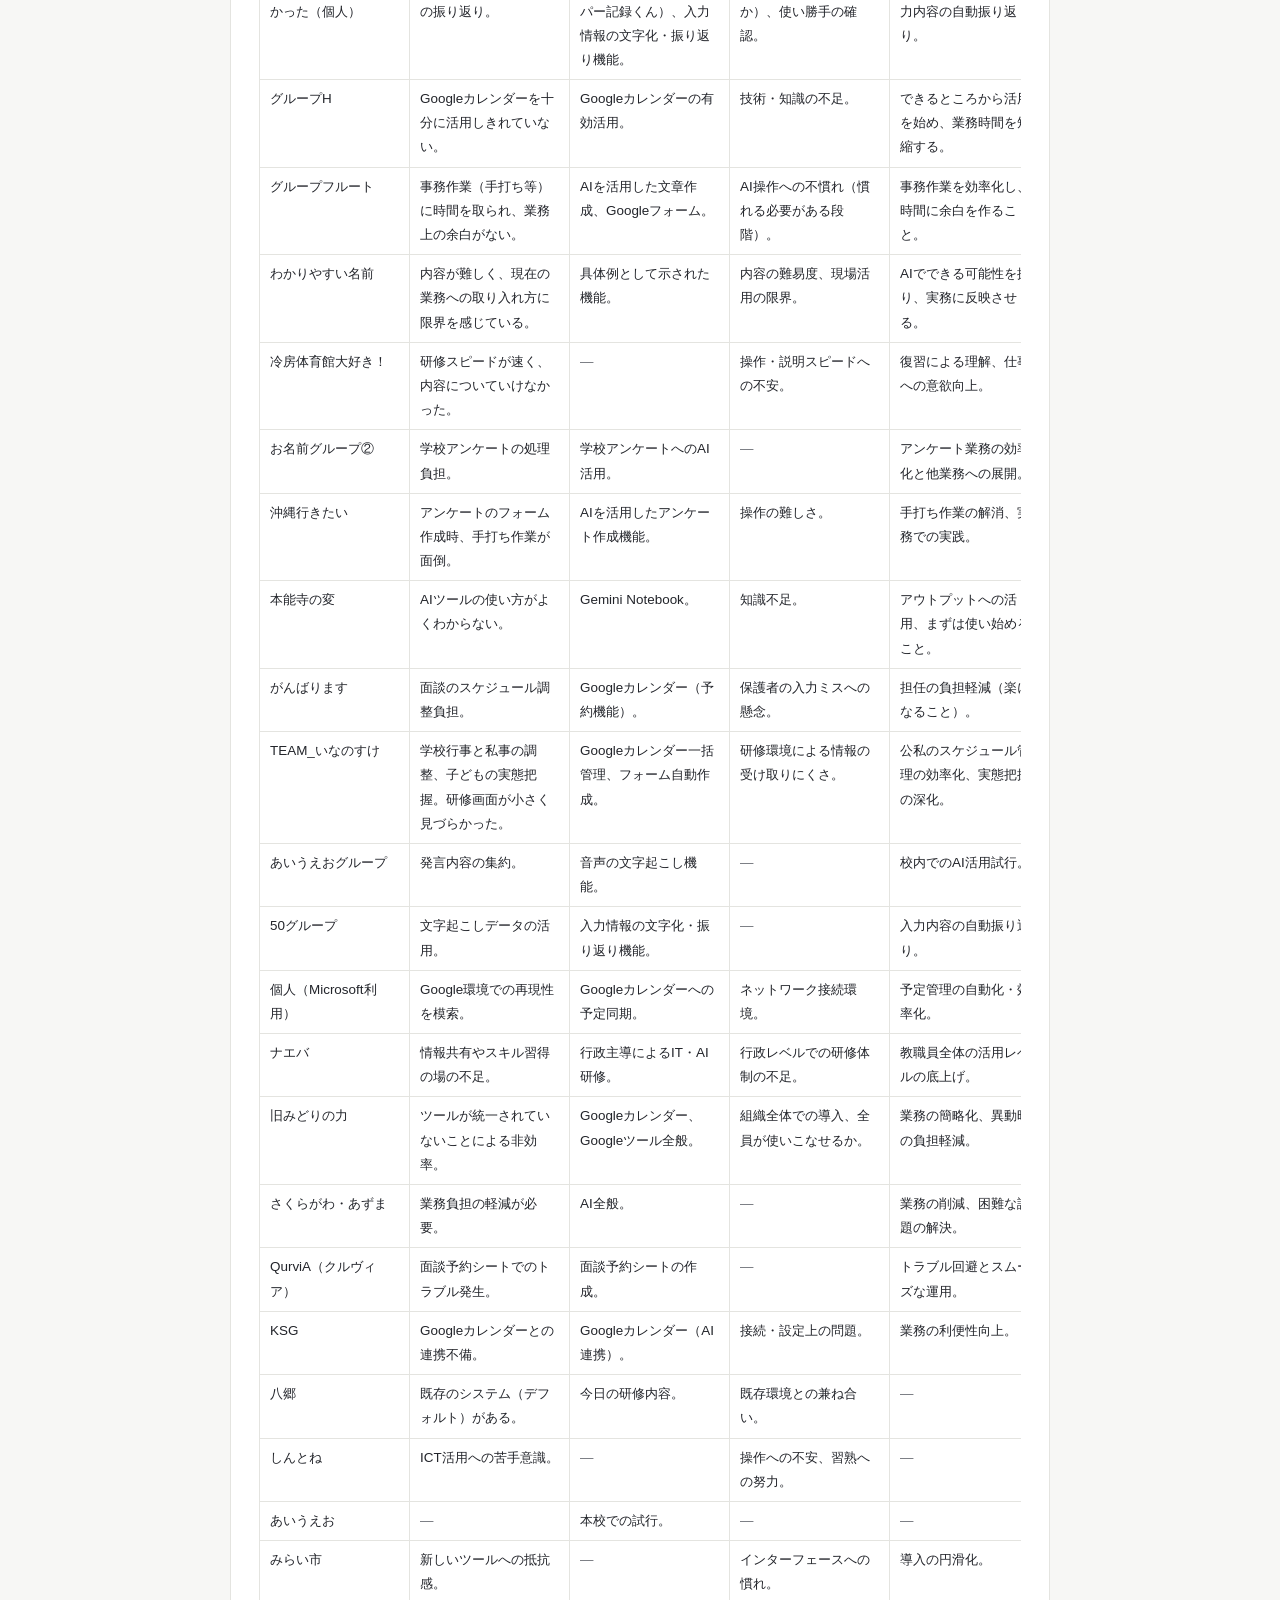
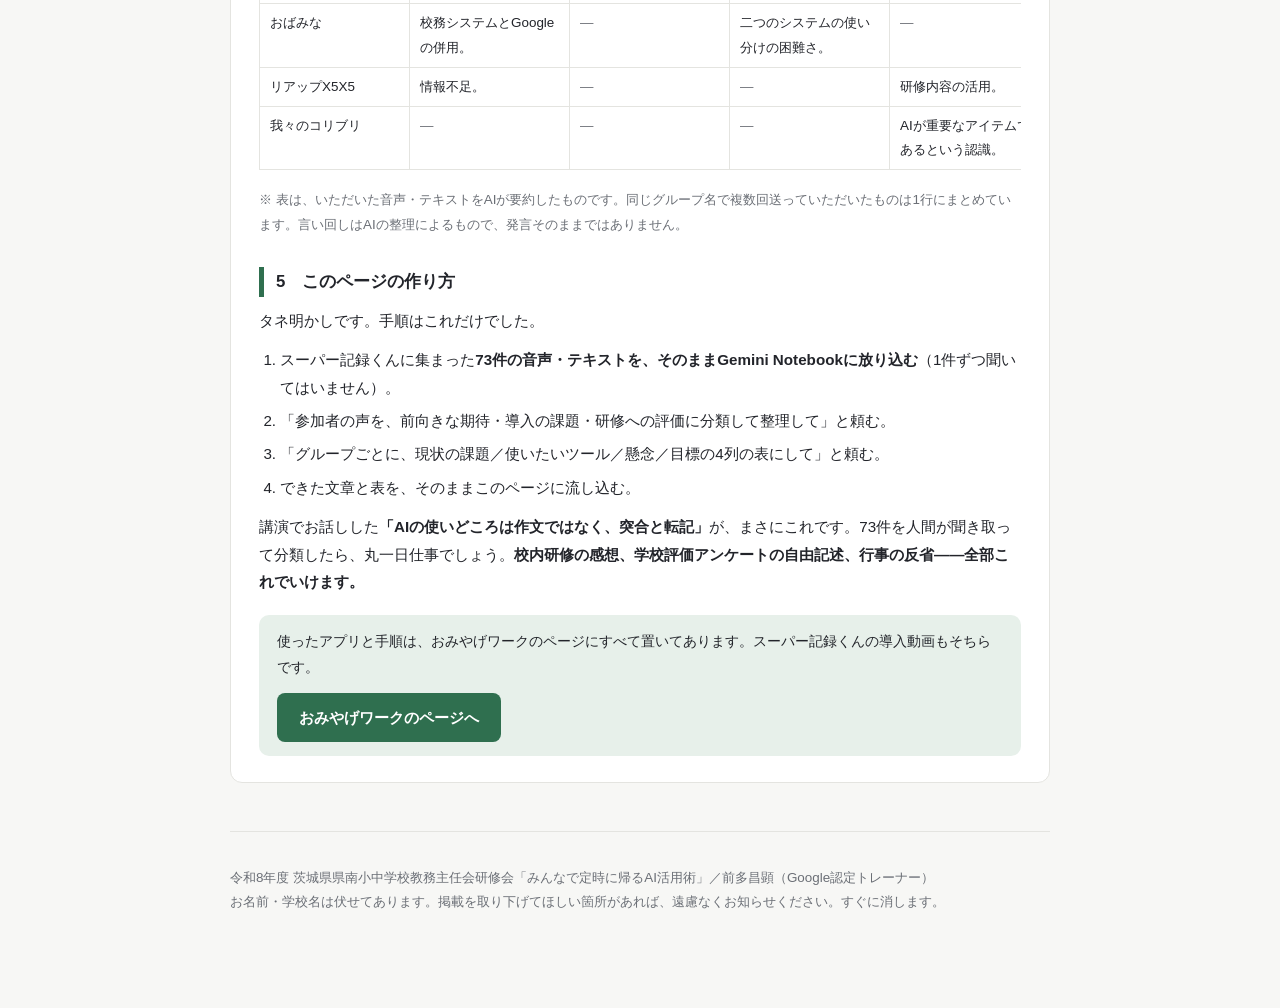
==== commit 319029d2: "「涼しいところで」も暑さ前提の表現なので差し替え Co-Authored-By: Claude Opus 5 <noreply@anthropic.com>" ====
--- a/furikaeri/index.html
+++ b/furikaeri/index.html
@@ -144,7 +144,7 @@
 
 <div class="wall">
   <h3>⑤ 説明のスピードが速かった</h3>
-  <p>「ついていけなかった」「キャパオーバーだった」「画面の情報量が多かった」。グループ名そのものが「チームついていけなかった」だった班もありました。<strong>これは完全に話し手の側の問題です。申し訳ありませんでした。</strong>だからこそ、このページと動画を置いてあります。涼しいところで、ゆっくり試してください。</p>
+  <p>「ついていけなかった」「キャパオーバーだった」「画面の情報量が多かった」。グループ名そのものが「チームついていけなかった」だった班もありました。<strong>これは完全に話し手の側の問題です。申し訳ありませんでした。</strong>だからこそ、このページと動画を置いてあります。落ち着いたときに、ゆっくり試してください。</p>
 </div>
 
 <h2>3　研修そのものへのご意見</h2>
